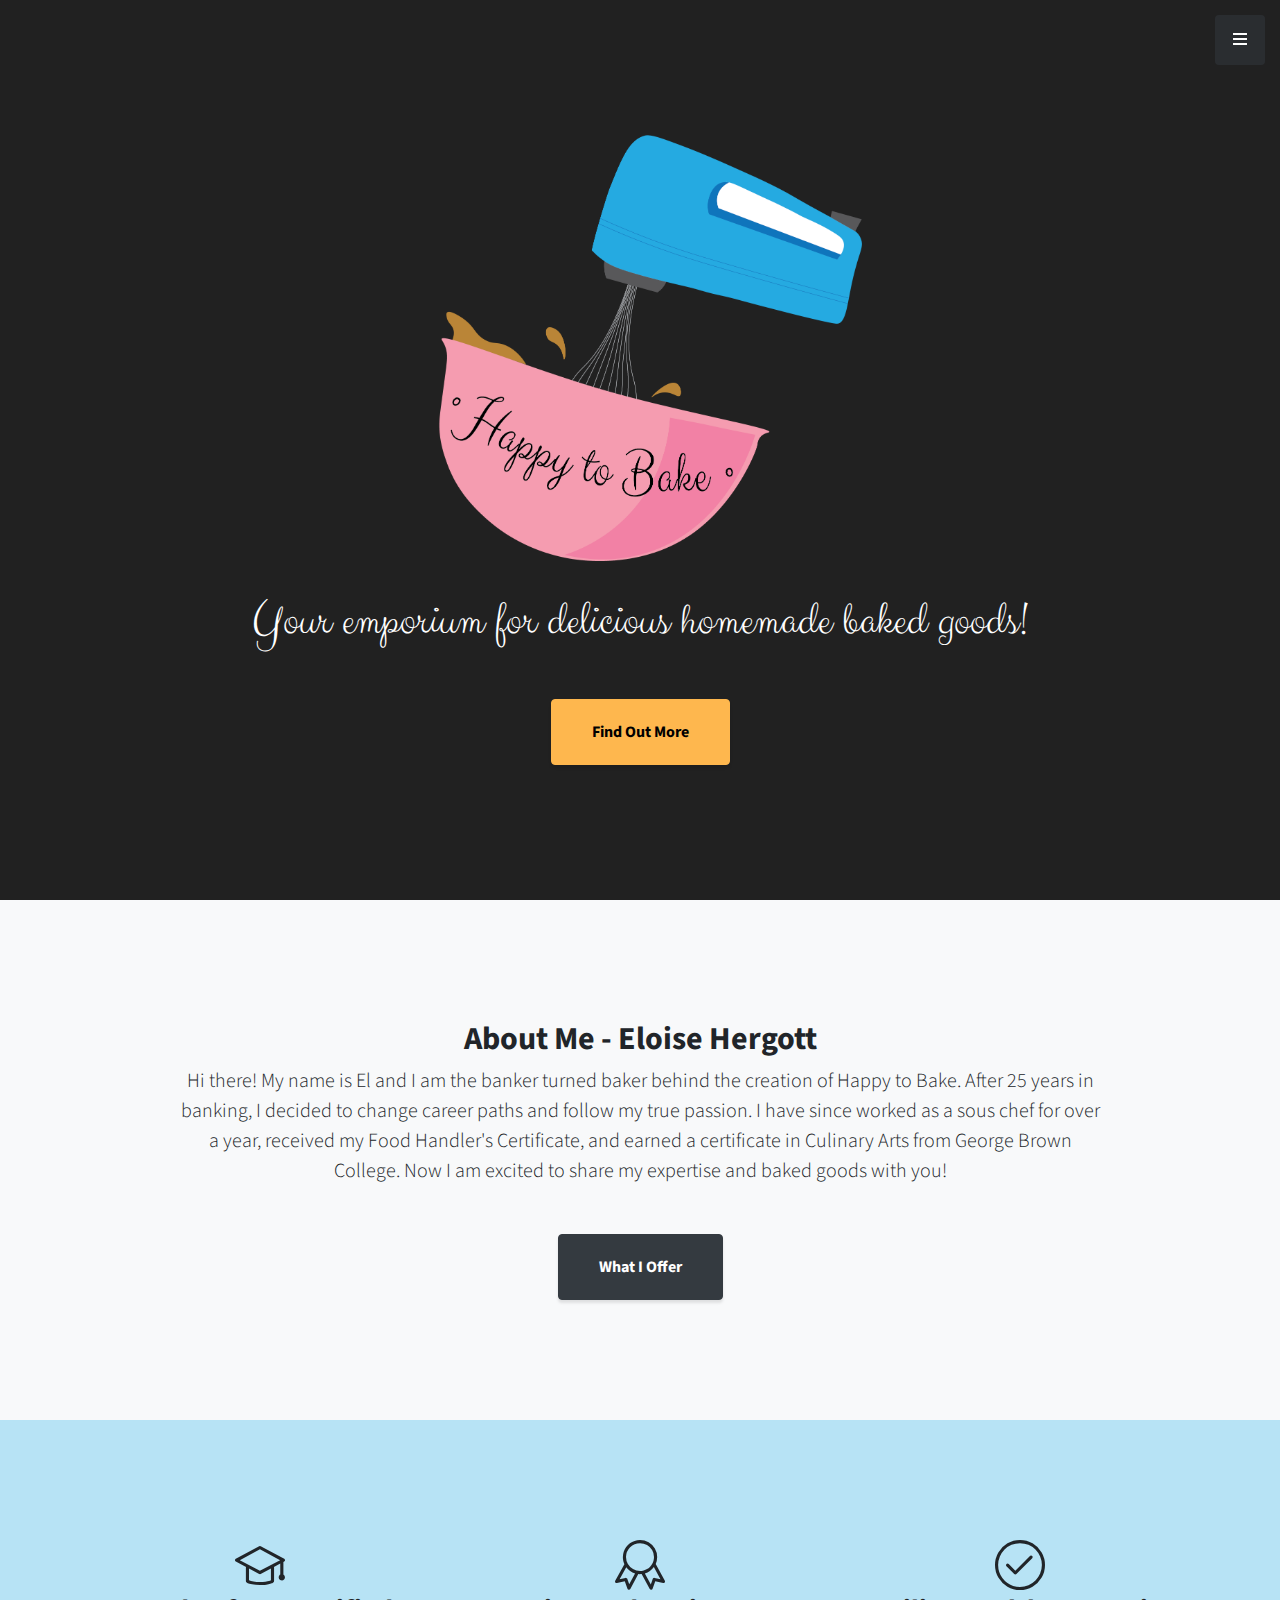
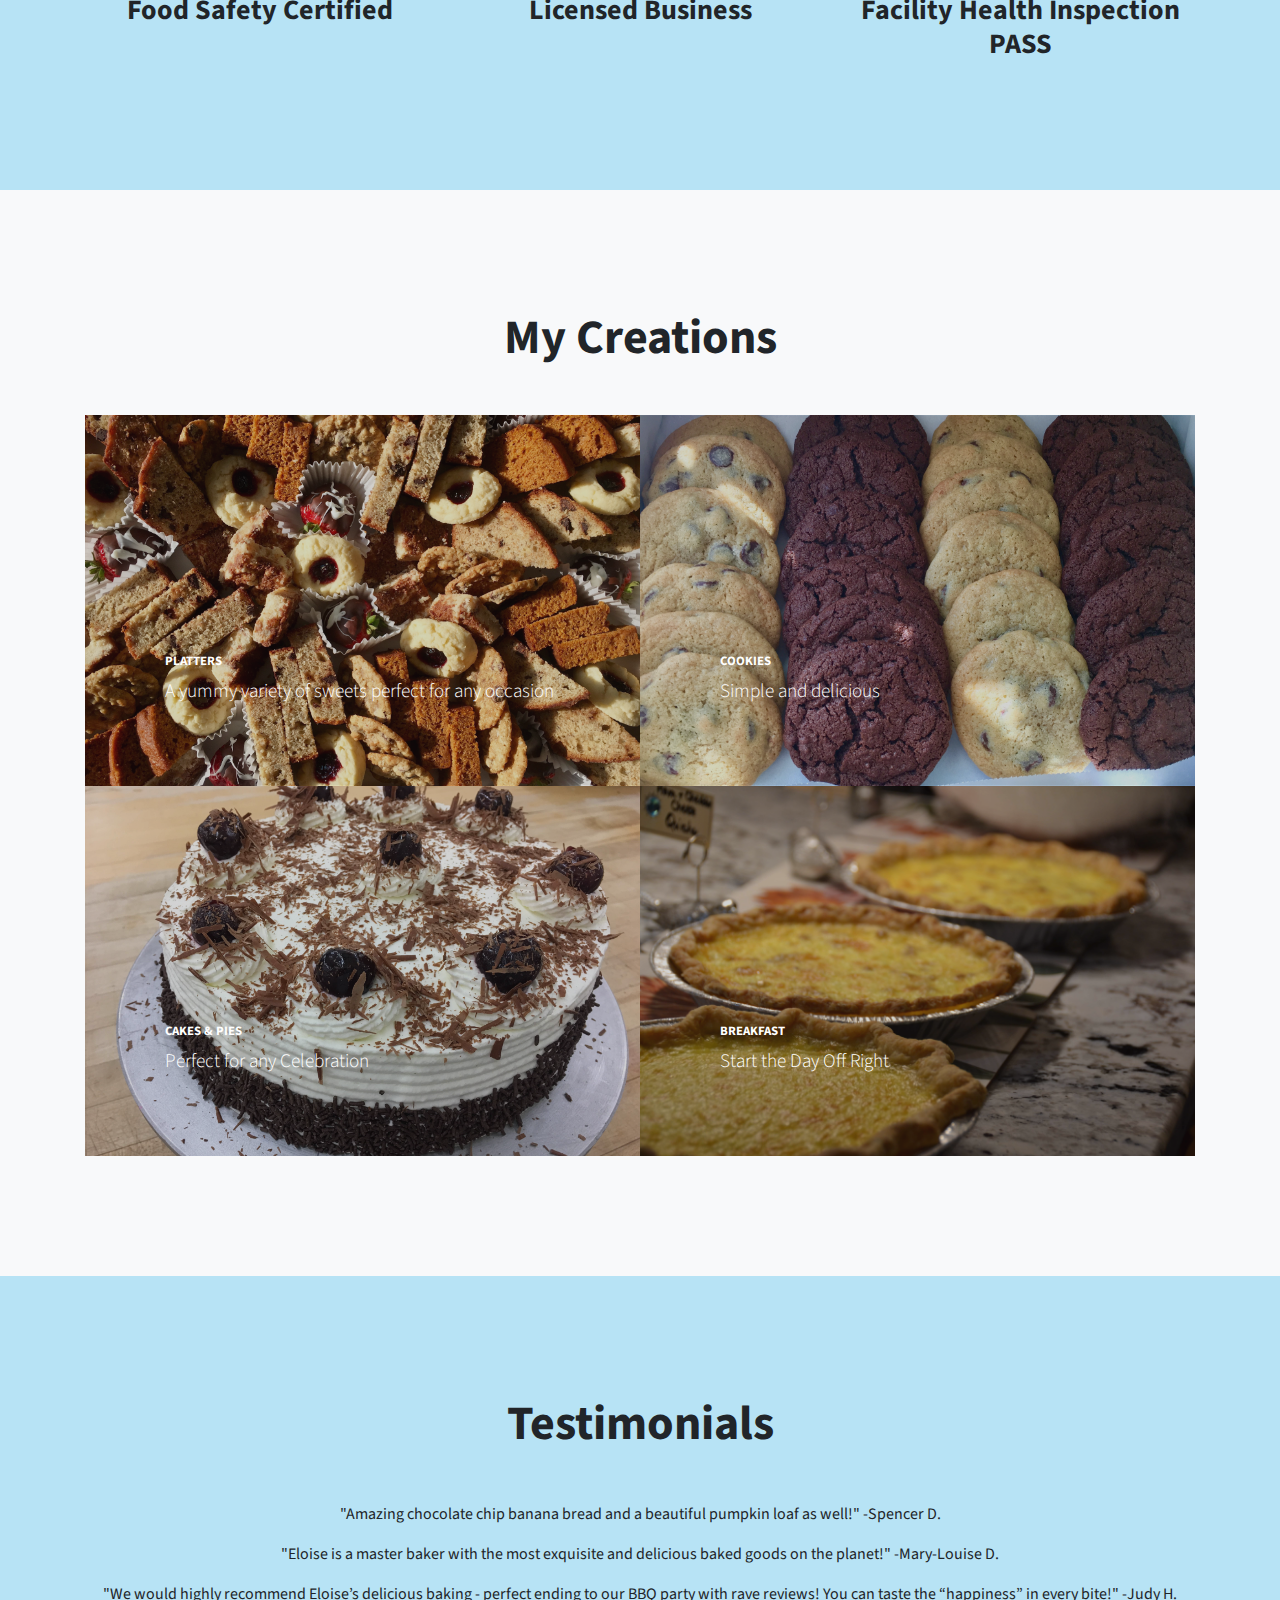
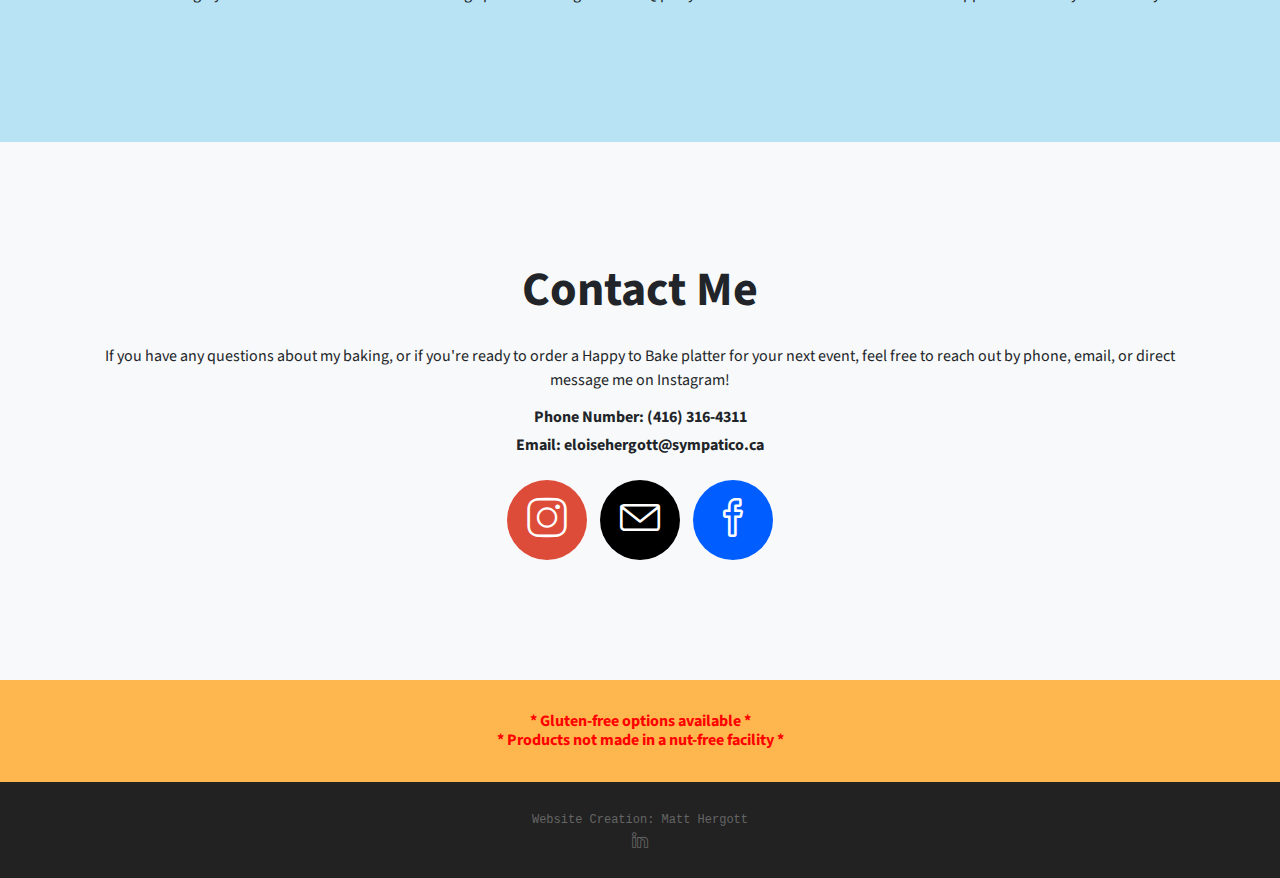
==== index.html @ 2444d773 "Fix home page title" ====
<!DOCTYPE html>
<html lang="en">
  
  <head>
    
    <meta charset="utf-8">
    <meta content="width=device-width, initial-scale=1, shrink-to-fit=no" name="viewport">
    <meta content="Matt Hergott" name="author">
    <title>Happy to Bake - Your emporium for delicious homemade baked goods!</title>
    <meta content="Homemade baking for any occasion! Whether you need some delicious fresh baked goods for a party, wedding, reunion, funeral, or just to satisfy your own sweet tooth, Happy to Bake is your answer!"
          name="description">
    <link href="img/icon/HappyToBake.png" rel="icon" type="image/png">
    <link href="img/icon/HappyToBake.png" rel="shortcut icon" type="img/x-icon">
    
    <!-- Bootstrap Core CSS -->
    <link href="vendor/bootstrap/css/bootstrap.min.css" rel="stylesheet">
    
    <!-- Custom Fonts -->
    <link href="vendor/fontawesome-free/css/all.min.css" rel="stylesheet" type="text/css">
    <link href="https://fonts.googleapis.com/css?family=Source+Sans+Pro:300,400,700,300italic,400italic,700italic"
          rel="stylesheet" type="text/css">
    <link href="vendor/simple-line-icons/css/simple-line-icons.css" rel="stylesheet">
    <link href="https://fonts.googleapis.com/css?family=Clicker+Script&display=swap" rel="stylesheet">
    
    <!-- Custom CSS -->
    <link href="css/stylish-portfolio.min.css" rel="stylesheet">
    <link href="css/nav.css" rel="stylesheet">
    <link href="css/style.css" rel="stylesheet">
    <link href="css/modal.css" rel="stylesheet">
  
  </head>
  
  <body id="page-top">
    
    <!-- Navigation -->
    <a class="menu-toggle rounded" href="#" id="menu-button">
      <i class="fas fa-bars"></i>
    </a>
    <nav id="sidebar-wrapper">
      <ul class="sidebar-nav">
        <li class="sidebar-brand">
          <a class="js-scroll-trigger" href="#page-top">Happy to Bake</a>
        </li>
        <li class="sidebar-nav-item">
          <a class="js-scroll-trigger" href="#page-top">Home</a>
        </li>
        <li class="sidebar-nav-item">
          <a class="js-scroll-trigger" href="#about">About Me</a>
        </li>
        <li class="sidebar-nav-item">
          <a class="js-scroll-trigger" href="#portfolio">My Creations</a>
        </li>
        <li class="sidebar-nav-item sidebar-nav-sub-item">
          <a class="js-scroll-trigger" href="pages/platters.html">Platters</a>
        </li>
        <li class="sidebar-nav-item sidebar-nav-sub-item">
          <a class="js-scroll-trigger" href="pages/cookies.html">Cookies</a>
        </li>
        <li class="sidebar-nav-item sidebar-nav-sub-item">
          <a class="js-scroll-trigger" href="pages/cakes.html">Cakes & Pies</a>
        </li>
        <li class="sidebar-nav-item sidebar-nav-sub-item">
          <a class="js-scroll-trigger" href="pages/breakfast.html">Breakfast</a>
        </li>
        <li class="sidebar-nav-item">
          <a class="js-scroll-trigger" href="#contact">Contact</a>
        </li>
      </ul>
    </nav>
    
    <!-- Header -->
    <header class="masthead d-flex">
      <div class="container text-center my-auto">
        <img alt="logo" class="logo" src="img/icon/HappyToBake.png">
        <h3 class="mb-5">Your emporium for delicious homemade baked goods!</h3>
        <a class="btn masthead-button btn-xl js-scroll-trigger" href="#about">Find Out More</a>
      </div>
      <div class="overlay"></div>
    </header>
    
    <!-- About Me -->
    <section class="content-section bg-light" id="about">
      <div class="container text-center">
        <div class="row">
          <div class="col-lg-10 mx-auto">
            <h2>About Me - Eloise Hergott</h2>
            <p class="lead mb-5">
              Hi there! My name is El and I am the banker turned baker behind the creation of Happy to Bake. After
              25
              years in banking, I decided to change career paths and follow my true passion. I have since worked
              as a
              sous chef for over a year, received my Food Handler's Certificate, and earned a certificate in
              Culinary
              Arts from George Brown College. Now I am excited to share my expertise and baked goods with you!
            </p>
            <a class="btn btn-dark btn-xl js-scroll-trigger" href="#portfolio">What I Offer</a>
          </div>
        </div>
      </div>
    </section>
  
    <!-- Key Info -->
    <section class="content-section bg-light-blue" id="overview">
      <div class="container text-center">
        <div class="row">
          <div class="col-lg-4 key-info">
            <i class="fa icon-graduation key-info-icon"></i>
            <h3>Food Safety Certified</h3>
          </div>
          <div class="col-lg-4 key-info">
            <i class="fa icon-badge key-info-icon"></i>
            <h3>Licensed Business</h3>
          </div>
          <div class="col-lg-4 key-info">
            <i class="fa icon-check key-info-icon"></i>
            <h3>Facility Health Inspection PASS</h3>
          </div>
        </div>
      </div>
    </section>
    
    <!-- My Creations -->
    <section class="content-section bg-light" id="portfolio">
      <div class="container">
        <div class="content-section-heading text-center">
          <h2 class="mb-5">My Creations</h2>
        </div>
        <div class="row no-gutters">
          <div class="col-lg-6">
            <a class="portfolio-item" href="pages/platters.html">
            <span class="caption">
              <span class="caption-content">
                <h2>Platters</h2>
                <p class="mb-0">A yummy variety of sweets perfect for any occasion</p>
              </span>
            </span>
              <img alt="" class="img-fluid" src="img/portfolio-1.jpg">
            </a>
          </div>
          <div class="col-lg-6">
            <a class="portfolio-item" href="pages/cookies.html">
            <span class="caption">
              <span class="caption-content">
                <h2>Cookies</h2>
                <p class="mb-0">Simple and delicious</p>
              </span>
            </span>
              <img alt="" class="img-fluid" src="img/portfolio-2.jpg">
            </a>
          </div>
          <div class="col-lg-6">
            <a class="portfolio-item" href="pages/cakes.html">
            <span class="caption">
              <span class="caption-content">
                <h2>Cakes & Pies</h2>
                <p class="mb-0">Perfect for any Celebration</p>
              </span>
            </span>
              <img alt="" class="img-fluid" src="img/portfolio-3.jpg">
            </a>
          </div>
          <div class="col-lg-6">
            <a class="portfolio-item" href="pages/breakfast.html">
            <span class="caption">
              <span class="caption-content">
                <h2>Breakfast</h2>
                <p class="mb-0">Start the Day Off Right</p>
              </span>
            </span>
              <img alt="" class="img-fluid" src="img/portfolio-4.jpg">
            </a>
          </div>
        </div>
      </div>
    </section>
    
    <!-- Testimonials -->
    <section class="content-section bg-light-blue" id="testimonials">
      <div class="content-section-heading text-center">
        <h2 class="mb-5">Testimonials</h2>
      </div>
      <div class="container">
        <div class="row">
          <p class="testimonial-text">"Amazing chocolate chip banana bread and a beautiful pumpkin loaf as well!"
            -Spencer D.</p>
          <p class="testimonial-text">"Eloise is a master baker with the most exquisite and delicious baked goods on the
            planet!" -Mary-Louise D.</p>
          <p class="testimonial-text">"We would highly recommend Eloise’s delicious baking - perfect ending to our BBQ
            party with rave reviews! You can taste the “happiness” in every bite!" -Judy H.</p>
        </div>
      </div>
    </section>
    
    <!-- Contact -->
    <section class="content-section contact bg-light" id="contact">
      <div class="container">
        <div class="content-section-heading text-center">
          <h2>Contact Me</h2>
        </div>
        <p>If you have any questions about my baking, or if you're ready to order a Happy to Bake platter for your next
          event, feel free to reach out by phone, email, or direct message me on Instagram!</p>
        <h6>Phone Number: (416) 316-4311</h6>
        <h6 style="margin-bottom: 25px">Email: eloisehergott@sympatico.ca</h6>
        <ul class="list-inline list-social m-left-0-px">
          <li>
            <a class="bg-red" href="https://www.instagram.com/happytobake/" target="_blank">
              <i class="fa icon-social-instagram"></i>
            </a>
          </li>
          <li>
            <a class="bg-black" href="mailto:eloisehergott@sympatico.ca?Subject=Happy%20to%20Bake%20Inquiry"
               target="_top">
              <i class="fa icon-envelope"></i>
            </a>
          </li>
          <li>
            <a class="bg-blue" href="https://www.facebook.com/HappytoBake-448622065915393/" target="_blank">
              <i class="fa icon-social-facebook"></i>
            </a>
          </li>
          <li class="phone-link">
            <a class="bg-green" href="tel:4163164311">
              <i class="fa icon-phone"></i>
            </a>
          </li>
        </ul>
      </div>
    </section>
  
    <!-- Disclaimer -->
    <section class="content-section disclaimer bg-orange" id="disclaimer">
      <div class="container">
        <h6 class="font-red" style="margin-bottom: 0">* Gluten-free options available *</h6>
        <h6 class="font-red" style="margin-bottom: 0">* Products not made in a nut-free facility *</h6>
      </div>
    </section>
  
    <!-- Footer -->
    <footer>
      <div class="row">
        <div class="col-md-4"></div>
        <div class="col-md-4">
          <span class="text">Website Creation: Matt Hergott</span>
        </div>
      </div>
      <div class="row">
        <div class="col-md-4"></div>
        <div class="col-md-4">
          <ul class="list-inline social-buttons">
            <li class="list-inline-item">
              <a href="https://www.linkedin.com/in/matthew-hergott" target="_blank">
                <i class="fa icon-social-linkedin"></i>
              </a>
            </li>
          </ul>
        </div>
      </div>
    </footer>
    
    <!-- Scroll to Top Button-->
    <a class="scroll-to-top rounded js-scroll-trigger" href="#page-top" id="scroll-to-top-button">
      <i class="fas fa-angle-up"></i>
    </a>
    
    <!-- Bootstrap core JavaScript -->
    <script src="vendor/jquery/jquery.min.js"></script>
    <script src="vendor/bootstrap/js/bootstrap.bundle.min.js"></script>
    
    <!-- Plugin JavaScript -->
    <script src="vendor/jquery-easing/jquery.easing.min.js"></script>
    
    <!-- Custom scripts -->
    <script src="js/stylish-portfolio.min.js"></script>
  
  </body>

</html>
---- vendor/simple-line-icons/css/simple-line-icons.css ----
@font-face {
  font-family: 'simple-line-icons';
  src: url('../fonts/Simple-Line-Icons.eot?v=2.4.0');
  src: url('../fonts/Simple-Line-Icons.eot?v=2.4.0#iefix') format('embedded-opentype'), url('../fonts/Simple-Line-Icons.woff2?v=2.4.0') format('woff2'), url('../fonts/Simple-Line-Icons.ttf?v=2.4.0') format('truetype'), url('../fonts/Simple-Line-Icons.woff?v=2.4.0') format('woff'), url('../fonts/Simple-Line-Icons.svg?v=2.4.0#simple-line-icons') format('svg');
  font-weight: normal;
  font-style: normal;
}
/*
 Use the following CSS code if you want to have a class per icon.
 Instead of a list of all class selectors, you can use the generic [class*="icon-"] selector, but it's slower:
*/
.icon-user,
.icon-people,
.icon-user-female,
.icon-user-follow,
.icon-user-following,
.icon-user-unfollow,
.icon-login,
.icon-logout,
.icon-emotsmile,
.icon-phone,
.icon-call-end,
.icon-call-in,
.icon-call-out,
.icon-map,
.icon-location-pin,
.icon-direction,
.icon-directions,
.icon-compass,
.icon-layers,
.icon-menu,
.icon-list,
.icon-options-vertical,
.icon-options,
.icon-arrow-down,
.icon-arrow-left,
.icon-arrow-right,
.icon-arrow-up,
.icon-arrow-up-circle,
.icon-arrow-left-circle,
.icon-arrow-right-circle,
.icon-arrow-down-circle,
.icon-check,
.icon-clock,
.icon-plus,
.icon-minus,
.icon-close,
.icon-event,
.icon-exclamation,
.icon-organization,
.icon-trophy,
.icon-screen-smartphone,
.icon-screen-desktop,
.icon-plane,
.icon-notebook,
.icon-mustache,
.icon-mouse,
.icon-magnet,
.icon-energy,
.icon-disc,
.icon-cursor,
.icon-cursor-move,
.icon-crop,
.icon-chemistry,
.icon-speedometer,
.icon-shield,
.icon-screen-tablet,
.icon-magic-wand,
.icon-hourglass,
.icon-graduation,
.icon-ghost,
.icon-game-controller,
.icon-fire,
.icon-eyeglass,
.icon-envelope-open,
.icon-envelope-letter,
.icon-bell,
.icon-badge,
.icon-anchor,
.icon-wallet,
.icon-vector,
.icon-speech,
.icon-puzzle,
.icon-printer,
.icon-present,
.icon-playlist,
.icon-pin,
.icon-picture,
.icon-handbag,
.icon-globe-alt,
.icon-globe,
.icon-folder-alt,
.icon-folder,
.icon-film,
.icon-feed,
.icon-drop,
.icon-drawer,
.icon-docs,
.icon-doc,
.icon-diamond,
.icon-cup,
.icon-calculator,
.icon-bubbles,
.icon-briefcase,
.icon-book-open,
.icon-basket-loaded,
.icon-basket,
.icon-bag,
.icon-action-undo,
.icon-action-redo,
.icon-wrench,
.icon-umbrella,
.icon-trash,
.icon-tag,
.icon-support,
.icon-frame,
.icon-size-fullscreen,
.icon-size-actual,
.icon-shuffle,
.icon-share-alt,
.icon-share,
.icon-rocket,
.icon-question,
.icon-pie-chart,
.icon-pencil,
.icon-note,
.icon-loop,
.icon-home,
.icon-grid,
.icon-graph,
.icon-microphone,
.icon-music-tone-alt,
.icon-music-tone,
.icon-earphones-alt,
.icon-earphones,
.icon-equalizer,
.icon-like,
.icon-dislike,
.icon-control-start,
.icon-control-rewind,
.icon-control-play,
.icon-control-pause,
.icon-control-forward,
.icon-control-end,
.icon-volume-1,
.icon-volume-2,
.icon-volume-off,
.icon-calendar,
.icon-bulb,
.icon-chart,
.icon-ban,
.icon-bubble,
.icon-camrecorder,
.icon-camera,
.icon-cloud-download,
.icon-cloud-upload,
.icon-envelope,
.icon-eye,
.icon-flag,
.icon-heart,
.icon-info,
.icon-key,
.icon-link,
.icon-lock,
.icon-lock-open,
.icon-magnifier,
.icon-magnifier-add,
.icon-magnifier-remove,
.icon-paper-clip,
.icon-paper-plane,
.icon-power,
.icon-refresh,
.icon-reload,
.icon-settings,
.icon-star,
.icon-symbol-female,
.icon-symbol-male,
.icon-target,
.icon-credit-card,
.icon-paypal,
.icon-social-tumblr,
.icon-social-twitter,
.icon-social-facebook,
.icon-social-instagram,
.icon-social-linkedin,
.icon-social-pinterest,
.icon-social-github,
.icon-social-google,
.icon-social-reddit,
.icon-social-skype,
.icon-social-dribbble,
.icon-social-behance,
.icon-social-foursqare,
.icon-social-soundcloud,
.icon-social-spotify,
.icon-social-stumbleupon,
.icon-social-youtube,
.icon-social-dropbox,
.icon-social-vkontakte,
.icon-social-steam {
  font-family: 'simple-line-icons';
  speak: none;
  font-style: normal;
  font-weight: normal;
  font-variant: normal;
  text-transform: none;
  line-height: 1;
  /* Better Font Rendering =========== */
  -webkit-font-smoothing: antialiased;
  -moz-osx-font-smoothing: grayscale;
}
.icon-user:before {
  content: "\e005";
}
.icon-people:before {
  content: "\e001";
}
.icon-user-female:before {
  content: "\e000";
}
.icon-user-follow:before {
  content: "\e002";
}
.icon-user-following:before {
  content: "\e003";
}
.icon-user-unfollow:before {
  content: "\e004";
}
.icon-login:before {
  content: "\e066";
}
.icon-logout:before {
  content: "\e065";
}
.icon-emotsmile:before {
  content: "\e021";
}
.icon-phone:before {
  content: "\e600";
}
.icon-call-end:before {
  content: "\e048";
}
.icon-call-in:before {
  content: "\e047";
}
.icon-call-out:before {
  content: "\e046";
}
.icon-map:before {
  content: "\e033";
}
.icon-location-pin:before {
  content: "\e096";
}
.icon-direction:before {
  content: "\e042";
}
.icon-directions:before {
  content: "\e041";
}
.icon-compass:before {
  content: "\e045";
}
.icon-layers:before {
  content: "\e034";
}
.icon-menu:before {
  content: "\e601";
}
.icon-list:before {
  content: "\e067";
}
.icon-options-vertical:before {
  content: "\e602";
}
.icon-options:before {
  content: "\e603";
}
.icon-arrow-down:before {
  content: "\e604";
}
.icon-arrow-left:before {
  content: "\e605";
}
.icon-arrow-right:before {
  content: "\e606";
}
.icon-arrow-up:before {
  content: "\e607";
}
.icon-arrow-up-circle:before {
  content: "\e078";
}
.icon-arrow-left-circle:before {
  content: "\e07a";
}
.icon-arrow-right-circle:before {
  content: "\e079";
}
.icon-arrow-down-circle:before {
  content: "\e07b";
}
.icon-check:before {
  content: "\e080";
}
.icon-clock:before {
  content: "\e081";
}
.icon-plus:before {
  content: "\e095";
}
.icon-minus:before {
  content: "\e615";
}
.icon-close:before {
  content: "\e082";
}
.icon-event:before {
  content: "\e619";
}
.icon-exclamation:before {
  content: "\e617";
}
.icon-organization:before {
  content: "\e616";
}
.icon-trophy:before {
  content: "\e006";
}
.icon-screen-smartphone:before {
  content: "\e010";
}
.icon-screen-desktop:before {
  content: "\e011";
}
.icon-plane:before {
  content: "\e012";
}
.icon-notebook:before {
  content: "\e013";
}
.icon-mustache:before {
  content: "\e014";
}
.icon-mouse:before {
  content: "\e015";
}
.icon-magnet:before {
  content: "\e016";
}
.icon-energy:before {
  content: "\e020";
}
.icon-disc:before {
  content: "\e022";
}
.icon-cursor:before {
  content: "\e06e";
}
.icon-cursor-move:before {
  content: "\e023";
}
.icon-crop:before {
  content: "\e024";
}
.icon-chemistry:before {
  content: "\e026";
}
.icon-speedometer:before {
  content: "\e007";
}
.icon-shield:before {
  content: "\e00e";
}
.icon-screen-tablet:before {
  content: "\e00f";
}
.icon-magic-wand:before {
  content: "\e017";
}
.icon-hourglass:before {
  content: "\e018";
}
.icon-graduation:before {
  content: "\e019";
}
.icon-ghost:before {
  content: "\e01a";
}
.icon-game-controller:before {
  content: "\e01b";
}
.icon-fire:before {
  content: "\e01c";
}
.icon-eyeglass:before {
  content: "\e01d";
}
.icon-envelope-open:before {
  content: "\e01e";
}
.icon-envelope-letter:before {
  content: "\e01f";
}
.icon-bell:before {
  content: "\e027";
}
.icon-badge:before {
  content: "\e028";
}
.icon-anchor:before {
  content: "\e029";
}
.icon-wallet:before {
  content: "\e02a";
}
.icon-vector:before {
  content: "\e02b";
}
.icon-speech:before {
  content: "\e02c";
}
.icon-puzzle:before {
  content: "\e02d";
}
.icon-printer:before {
  content: "\e02e";
}
.icon-present:before {
  content: "\e02f";
}
.icon-playlist:before {
  content: "\e030";
}
.icon-pin:before {
  content: "\e031";
}
.icon-picture:before {
  content: "\e032";
}
.icon-handbag:before {
  content: "\e035";
}
.icon-globe-alt:before {
  content: "\e036";
}
.icon-globe:before {
  content: "\e037";
}
.icon-folder-alt:before {
  content: "\e039";
}
.icon-folder:before {
  content: "\e089";
}
.icon-film:before {
  content: "\e03a";
}
.icon-feed:before {
  content: "\e03b";
}
.icon-drop:before {
  content: "\e03e";
}
.icon-drawer:before {
  content: "\e03f";
}
.icon-docs:before {
  content: "\e040";
}
.icon-doc:before {
  content: "\e085";
}
.icon-diamond:before {
  content: "\e043";
}
.icon-cup:before {
  content: "\e044";
}
.icon-calculator:before {
  content: "\e049";
}
.icon-bubbles:before {
  content: "\e04a";
}
.icon-briefcase:before {
  content: "\e04b";
}
.icon-book-open:before {
  content: "\e04c";
}
.icon-basket-loaded:before {
  content: "\e04d";
}
.icon-basket:before {
  content: "\e04e";
}
.icon-bag:before {
  content: "\e04f";
}
.icon-action-undo:before {
  content: "\e050";
}
.icon-action-redo:before {
  content: "\e051";
}
.icon-wrench:before {
  content: "\e052";
}
.icon-umbrella:before {
  content: "\e053";
}
.icon-trash:before {
  content: "\e054";
}
.icon-tag:before {
  content: "\e055";
}
.icon-support:before {
  content: "\e056";
}
.icon-frame:before {
  content: "\e038";
}
.icon-size-fullscreen:before {
  content: "\e057";
}
.icon-size-actual:before {
  content: "\e058";
}
.icon-shuffle:before {
  content: "\e059";
}
.icon-share-alt:before {
  content: "\e05a";
}
.icon-share:before {
  content: "\e05b";
}
.icon-rocket:before {
  content: "\e05c";
}
.icon-question:before {
  content: "\e05d";
}
.icon-pie-chart:before {
  content: "\e05e";
}
.icon-pencil:before {
  content: "\e05f";
}
.icon-note:before {
  content: "\e060";
}
.icon-loop:before {
  content: "\e064";
}
.icon-home:before {
  content: "\e069";
}
.icon-grid:before {
  content: "\e06a";
}
.icon-graph:before {
  content: "\e06b";
}
.icon-microphone:before {
  content: "\e063";
}
.icon-music-tone-alt:before {
  content: "\e061";
}
.icon-music-tone:before {
  content: "\e062";
}
.icon-earphones-alt:before {
  content: "\e03c";
}
.icon-earphones:before {
  content: "\e03d";
}
.icon-equalizer:before {
  content: "\e06c";
}
.icon-like:before {
  content: "\e068";
}
.icon-dislike:before {
  content: "\e06d";
}
.icon-control-start:before {
  content: "\e06f";
}
.icon-control-rewind:before {
  content: "\e070";
}
.icon-control-play:before {
  content: "\e071";
}
.icon-control-pause:before {
  content: "\e072";
}
.icon-control-forward:before {
  content: "\e073";
}
.icon-control-end:before {
  content: "\e074";
}
.icon-volume-1:before {
  content: "\e09f";
}
.icon-volume-2:before {
  content: "\e0a0";
}
.icon-volume-off:before {
  content: "\e0a1";
}
.icon-calendar:before {
  content: "\e075";
}
.icon-bulb:before {
  content: "\e076";
}
.icon-chart:before {
  content: "\e077";
}
.icon-ban:before {
  content: "\e07c";
}
.icon-bubble:before {
  content: "\e07d";
}
.icon-camrecorder:before {
  content: "\e07e";
}
.icon-camera:before {
  content: "\e07f";
}
.icon-cloud-download:before {
  content: "\e083";
}
.icon-cloud-upload:before {
  content: "\e084";
}
.icon-envelope:before {
  content: "\e086";
}
.icon-eye:before {
  content: "\e087";
}
.icon-flag:before {
  content: "\e088";
}
.icon-heart:before {
  content: "\e08a";
}
.icon-info:before {
  content: "\e08b";
}
.icon-key:before {
  content: "\e08c";
}
.icon-link:before {
  content: "\e08d";
}
.icon-lock:before {
  content: "\e08e";
}
.icon-lock-open:before {
  content: "\e08f";
}
.icon-magnifier:before {
  content: "\e090";
}
.icon-magnifier-add:before {
  content: "\e091";
}
.icon-magnifier-remove:before {
  content: "\e092";
}
.icon-paper-clip:before {
  content: "\e093";
}
.icon-paper-plane:before {
  content: "\e094";
}
.icon-power:before {
  content: "\e097";
}
.icon-refresh:before {
  content: "\e098";
}
.icon-reload:before {
  content: "\e099";
}
.icon-settings:before {
  content: "\e09a";
}
.icon-star:before {
  content: "\e09b";
}
.icon-symbol-female:before {
  content: "\e09c";
}
.icon-symbol-male:before {
  content: "\e09d";
}
.icon-target:before {
  content: "\e09e";
}
.icon-credit-card:before {
  content: "\e025";
}
.icon-paypal:before {
  content: "\e608";
}
.icon-social-tumblr:before {
  content: "\e00a";
}
.icon-social-twitter:before {
  content: "\e009";
}
.icon-social-facebook:before {
  content: "\e00b";
}
.icon-social-instagram:before {
  content: "\e609";
}
.icon-social-linkedin:before {
  content: "\e60a";
}
.icon-social-pinterest:before {
  content: "\e60b";
}
.icon-social-github:before {
  content: "\e60c";
}
.icon-social-google:before {
  content: "\e60d";
}
.icon-social-reddit:before {
  content: "\e60e";
}
.icon-social-skype:before {
  content: "\e60f";
}
.icon-social-dribbble:before {
  content: "\e00d";
}
.icon-social-behance:before {
  content: "\e610";
}
.icon-social-foursqare:before {
  content: "\e611";
}
.icon-social-soundcloud:before {
  content: "\e612";
}
.icon-social-spotify:before {
  content: "\e613";
}
.icon-social-stumbleupon:before {
  content: "\e614";
}
.icon-social-youtube:before {
  content: "\e008";
}
.icon-social-dropbox:before {
  content: "\e00c";
}
.icon-social-vkontakte:before {
  content: "\e618";
}
.icon-social-steam:before {
  content: "\e620";
}
---- css/stylish-portfolio.min.css ----
/*!
 * Start Bootstrap - Stylish Portfolio v5.0.4 (https://startbootstrap.com/template-overviews/stylish-portfolio)
 * Copyright 2013-2019 Start Bootstrap
 * Licensed under MIT (https://github.com/BlackrockDigital/startbootstrap-stylish-portfolio/blob/master/LICENSE)
 */body,html{width:100%;height:100%}body{font-family:'Source Sans Pro'}.btn-xl{padding:1.25rem 2.5rem}.content-section{padding-top:7.5rem;padding-bottom:7.5rem}.content-section-heading h2{font-size:3rem}.content-section-heading h3{font-size:1rem;text-transform:uppercase}h1,h2,h3,h4,h5,h6{font-weight:700}.text-faded{color:rgba(255,255,255,.7)}.map{height:30rem}@media (max-width:992px){.map{height:75%}}.map iframe{pointer-events:none}.scroll-to-top{position:fixed;right:15px;bottom:15px;display:none;width:50px;height:50px;text-align:center;color:#fff;background:rgba(52,58,64,.5);line-height:45px}.scroll-to-top:focus,.scroll-to-top:hover{color:#fff}.scroll-to-top:hover{background:#343a40}.scroll-to-top i{font-weight:800}.masthead{min-height:30rem;position:relative;display:table;width:100%;height:auto;padding-top:8rem;padding-bottom:8rem;background:-webkit-gradient(linear,left top,right top,from(rgba(255,255,255,.1)),to(rgba(255,255,255,.1))),url(../img/bg-masthead.jpg);background:linear-gradient(90deg,rgba(255,255,255,.1) 0,rgba(255,255,255,.1) 100%),url(../img/bg-masthead.jpg);background-position:center center;background-repeat:no-repeat;background-size:cover}.masthead h1{font-size:4rem;margin:0;padding:0}@media (min-width:992px){.masthead{height:100vh}.masthead h1{font-size:5.5rem}}#sidebar-wrapper{position:fixed;z-index:2;right:0;width:250px;height:100%;-webkit-transition:all .4s ease 0s;transition:all .4s ease 0s;-webkit-transform:translateX(250px);transform:translateX(250px);background:#1d809f;border-left:1px solid rgba(255,255,255,.1)}.sidebar-nav{position:absolute;top:0;width:250px;margin:0;padding:0;list-style:none}.sidebar-nav li.sidebar-nav-item a{display:block;text-decoration:none;color:#fff;padding:15px}.sidebar-nav li a:hover{text-decoration:none;color:#fff;background:rgba(255,255,255,.2)}.sidebar-nav li a:active,.sidebar-nav li a:focus{text-decoration:none}.sidebar-nav>.sidebar-brand{font-size:1.2rem;background:rgba(52,58,64,.1);height:80px;line-height:50px;padding-top:15px;padding-bottom:15px;padding-left:15px}.sidebar-nav>.sidebar-brand a{color:#fff}.sidebar-nav>.sidebar-brand a:hover{color:#fff;background:0 0}#sidebar-wrapper.active{right:250px;width:250px;-webkit-transition:all .4s ease 0s;transition:all .4s ease 0s}.menu-toggle{position:fixed;right:15px;top:15px;width:50px;height:50px;text-align:center;color:#fff;background:rgba(52,58,64,.5);line-height:50px;z-index:999}.menu-toggle:focus,.menu-toggle:hover{color:#fff}.menu-toggle:hover{background:#343a40}.service-icon{background-color:#fff;color:#1d809f;height:7rem;width:7rem;display:block;line-height:7.5rem;font-size:2.25rem;-webkit-box-shadow:0 3px 3px 0 rgba(0,0,0,.1);box-shadow:0 3px 3px 0 rgba(0,0,0,.1)}.callout{padding:15rem 0;background:-webkit-gradient(linear,left top,right top,from(rgba(255,255,255,.1)),to(rgba(255,255,255,.1))),url(../img/bg-callout.jpg);background:linear-gradient(90deg,rgba(255,255,255,.1) 0,rgba(255,255,255,.1) 100%),url(../img/bg-callout.jpg);background-position:center center;background-repeat:no-repeat;background-size:cover}.callout h2{font-size:3.5rem;font-weight:700;display:block;max-width:30rem}.portfolio-item{display:block;position:relative;overflow:hidden;max-width:530px;margin:auto auto 1rem}.portfolio-item .caption{display:-webkit-box;display:-ms-flexbox;display:flex;height:100%;width:100%;background-color:rgba(33,37,41,.2);position:absolute;top:0;bottom:0;z-index:1}.portfolio-item .caption .caption-content{color:#fff;margin:auto 2rem 2rem}.portfolio-item .caption .caption-content h2{font-size:.8rem;text-transform:uppercase}.portfolio-item .caption .caption-content p{font-weight:300;font-size:1.2rem}@media (min-width:992px){.portfolio-item{max-width:none;margin:0}.portfolio-item .caption{-webkit-transition:-webkit-clip-path .25s ease-out,background-color .7s;-webkit-clip-path:inset(0);clip-path:inset(0)}.portfolio-item .caption .caption-content{-webkit-transition:opacity .25s;transition:opacity .25s;margin-left:5rem;margin-right:5rem;margin-bottom:5rem}.portfolio-item img{-webkit-transition:-webkit-clip-path .25s ease-out;-webkit-clip-path:inset(-1px);clip-path:inset(-1px)}.portfolio-item:hover img{-webkit-clip-path:inset(2rem);clip-path:inset(2rem)}.portfolio-item:hover .caption{background-color:rgba(29,128,159,.9);-webkit-clip-path:inset(2rem);clip-path:inset(2rem)}}footer.footer{padding-top:5rem;padding-bottom:5rem}footer.footer .social-link{display:block;height:4rem;width:4rem;line-height:4.3rem;font-size:1.5rem;background-color:#1d809f;-webkit-transition:background-color .15s ease-in-out;transition:background-color .15s ease-in-out;-webkit-box-shadow:0 3px 3px 0 rgba(0,0,0,.1);box-shadow:0 3px 3px 0 rgba(0,0,0,.1)}footer.footer .social-link:hover{background-color:#155d74;text-decoration:none}a{color:#1d809f}a:active,a:focus,a:hover{color:#155d74}.btn-primary{background-color:#1d809f!important;border-color:#1d809f!important;color:#fff!important}.btn-primary:active,.btn-primary:focus,.btn-primary:hover{background-color:#155d74!important;border-color:#155d74!important}.btn-secondary{background-color:#ecb807!important;border-color:#ecb807!important;color:#fff!important}.btn-secondary:active,.btn-secondary:focus,.btn-secondary:hover{background-color:#ba9106!important;border-color:#ba9106!important}.btn-dark{color:#fff!important}.btn{-webkit-box-shadow:0 3px 3px 0 rgba(0,0,0,.1);box-shadow:0 3px 3px 0 rgba(0,0,0,.1);font-weight:700}.bg-primary{background-color:#1d809f!important}.text-primary{color:#1d809f!important}.text-secondary{color:#ecb807!important}
---- css/nav.css ----
#sidebar-wrapper {
    background: #feb74e;
}

.sidebar-nav > .sidebar-brand a {
    color: black;
}

.sidebar-nav li.sidebar-nav-item a {
    color: black;
}

.sidebar-nav li.sidebar-nav-sub-item a {
    color: rgba(0, 0, 0, 0.68);
    padding-left: 25px;
    padding-top: 0;
    padding-bottom: 0;
}
---- css/style.css ----
.masthead {
    color: white;
    padding-top: 6rem;
    padding-bottom: 6rem;
    background: #212121;
}

.masthead-button {
    background-color: #feb74e;
    border-color: #feb74e;
    color: black;
}

.masthead-button:hover, .masthead-button:focus, .masthead-button:active {
    background-color: #f17d32;
    border-color: #f17d32;
    color: black;
}

.masthead-button:focus {
    outline: 0;
    box-shadow: 0 0 0 0.1rem black;
}

header .logo {
    width: 40%;
    /*border-radius: 50%;*/
}

header h3 {
    font-family: 'Clicker Script', cursive;
    margin-top: 2rem;
    font-size: 3rem;
    font-weight: 100;
}

.portfolio-item:hover .caption {
    background-color: rgba(241, 125, 50, 0.6);
}

@media (max-width: 992px) {
    .key-info {
        margin-bottom: 3em;
    }
}

.key-info-icon {
    width: 50px;
    height: 50px;
    font-size: 50px;
}

.testimonial-text {
    text-align: center;
    width: 100%;
}

section.contact {
    text-align: center;
}

section.contact h2 {
    margin-top: 0;
    margin-bottom: 25px;
}

section.contact h2 i {
    color: #dd4b39;
}

section.contact ul.list-social {
    margin-bottom: 0;
}

section.contact ul.list-social li a {
    display: block;
    height: 80px;
    width: 80px;
    line-height: 80px;
    font-size: 40px;
    border-radius: 100%;
    color: white;
}

section.contact ul.list-social li.social-twitter a {
    background-color: #1da1f2;
}

section.contact ul.list-social li.social-twitter a:hover {
    background-color: #0d95e8;
}

section.contact ul.list-social li.social-facebook a {
    background-color: #3b5998;
}

section.contact ul.list-social li.social-facebook a:hover {
    background-color: #344e86;
}

section.contact ul.list-social li.social-google-plus a {
    background-color: #dd4b39;
}

section.contact ul.list-social li.social-google-plus a:hover {
    background-color: #d73925;
}

section.contact .fa {
    margin-top: 18px;
}

section.disclaimer {
    text-align: center;
    padding-top: 2rem;
    padding-bottom: 2rem;
}

footer {
    background-color: #222222;
    color: rgba(255, 255, 255, 0.3);
    text-align: center;
    padding: 1.5rem 15px;
}

footer .text {
    color: #656565;
    font-family: "Courier New", Courier, "Lucida Sans Typewriter", "Lucida Typewriter", monospace;
    font-size: 12px;
    font-style: normal;
    font-variant: normal;
    font-weight: 400;
    line-height: 19px;
}

footer a {
    color: #656565;
}

/* OTHER STUFF*/
.align-right{
    margin-left: auto;
    margin-right: 0;
}

.vertically-align-contents {
    display: flex;
    align-items: center;
}

.center-text{
    text-align: center;
}

.bg-red {
    background-color: #dd4b39;
}
.bg-red:hover {
    background-color: #d73925;
}
.bg-blue {
    background-color: #005dff;
}
.bg-blue:hover {
    background-color: #0000ff;
}

.bg-light-blue {
    background-color: #25aae154;
}
.bg-green{
    background-color: #008A00;
}
.bg-green:hover {
    background-color: #006E00;
}
.bg-orange {
    background-color: #feb74e;
}

.bg-black {
    background-color: black;
}

.bg-black:hover {
    background-color: #393939;
}

@media (min-width: 992px) {
    .phone-link {
        display: none !important;
        visibility: hidden;
    }
}

.list-inline {
    margin-bottom: 0;
}
.list-inline>li {
    display: inline-block;
    padding-right: 5px;
    padding-left: 5px;
}

.font-red {
    color: red;
}

.font-cursive {
    font-family: 'Clicker Script', cursive;
    font-weight: 400;
}
---- css/modal.css ----
/* The Modal (background) */
.modal {
    display: none; /* Hidden by default */
    position: fixed; /* Stay in place */
    z-index: 2; /* Sit on top */
    left: 0;
    top: 0;
    width: 100%; /* Full width */
    height: 100%; /* Full height */
    overflow: hidden;
    background-color: rgb(0,0,0); /* Fallback color */
    /*background-color: rgba(0,0,0,0.4); !* Black w/ opacity *!*/
    background-color: rgba(37, 170, 225, 0.4); /* Blue w/ opacity */
}

.modal-content {
    display: block;
    background-color: #fefefe;
    border: 1px solid #888;
    margin: auto;
    width: 90%;
}

@media (min-width: 576px) {
    .modal-content {
        width: 90%;
    }
}

@media (min-width: 768px) {
    .modal-content {
        width: 80%;
    }
}

@media (min-width: 992px) {
    .modal-content {
        width: 60%;
        max-height: 70%;
    }
}

@media (min-width: 1200px) {
    .modal-content {
        width: 60%;
        max-height: 70%;
    }
}

.modal-photo {
    float: left;
    width: 40%;
}
.modal-body{
    float: right;
    width: 60%;
    padding: 0;
}

.modal-body-text {
    padding-right: 2rem;
    padding-left: 2rem;
    margin-top: 3rem;
}

.modal-body-text h3 {
    text-align: center;
    font-family: 'Clicker Script', cursive;
    font-size: 3rem;
    font-weight: 400;
}

@media (max-width: 700px) {
    .modal-body {
        float: left;
        width: 100%;
    }

    .modal-photo {
        display: none;
    }

    .modal-body-text {
        margin-top: 1rem;
    }
}

.modal-close {
    color: #aaa;
    float: right;
    font-size: 28px;
    font-weight: bold;
    margin-right: 0;
    margin-left: auto;
}
.modal-close:hover,
.modal-close:focus {
    color: black;
    text-decoration: none;
    cursor: pointer;
}

.modal-close-container {
    padding-right: 0.75rem;
}
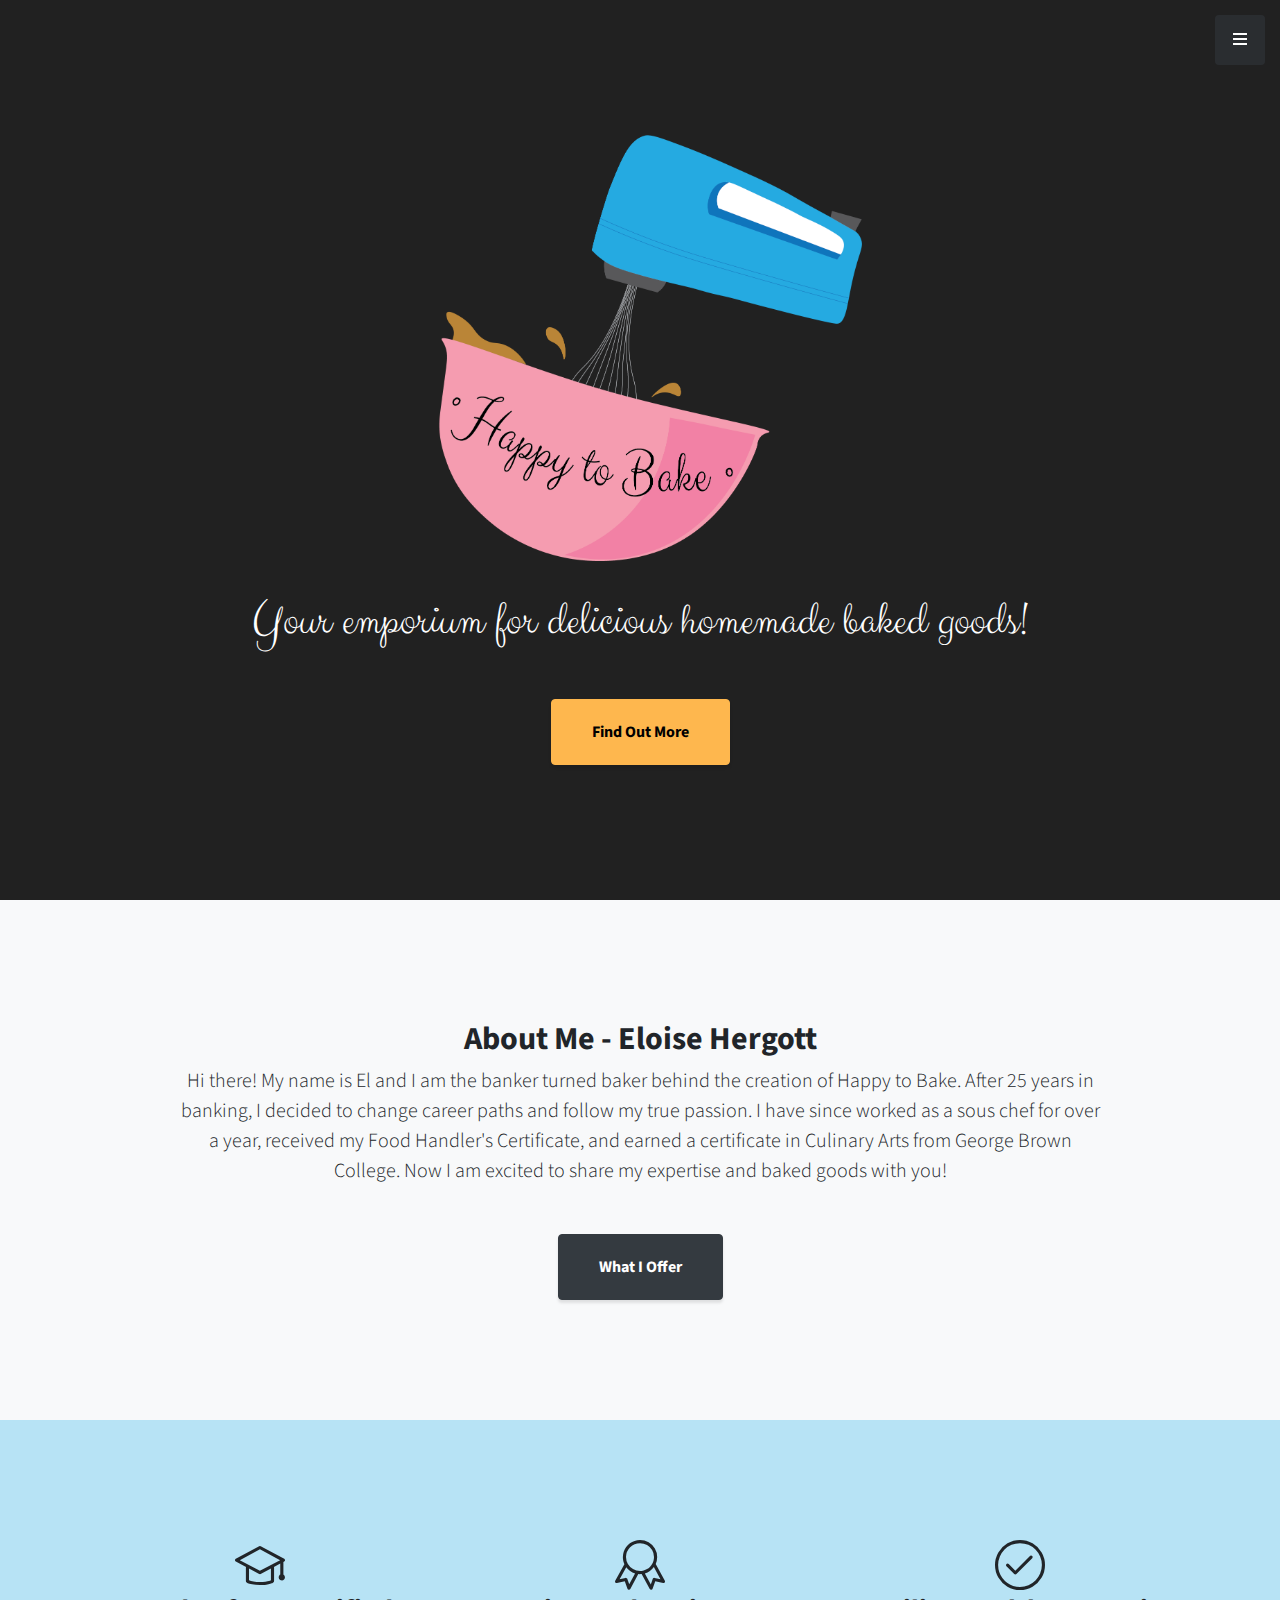
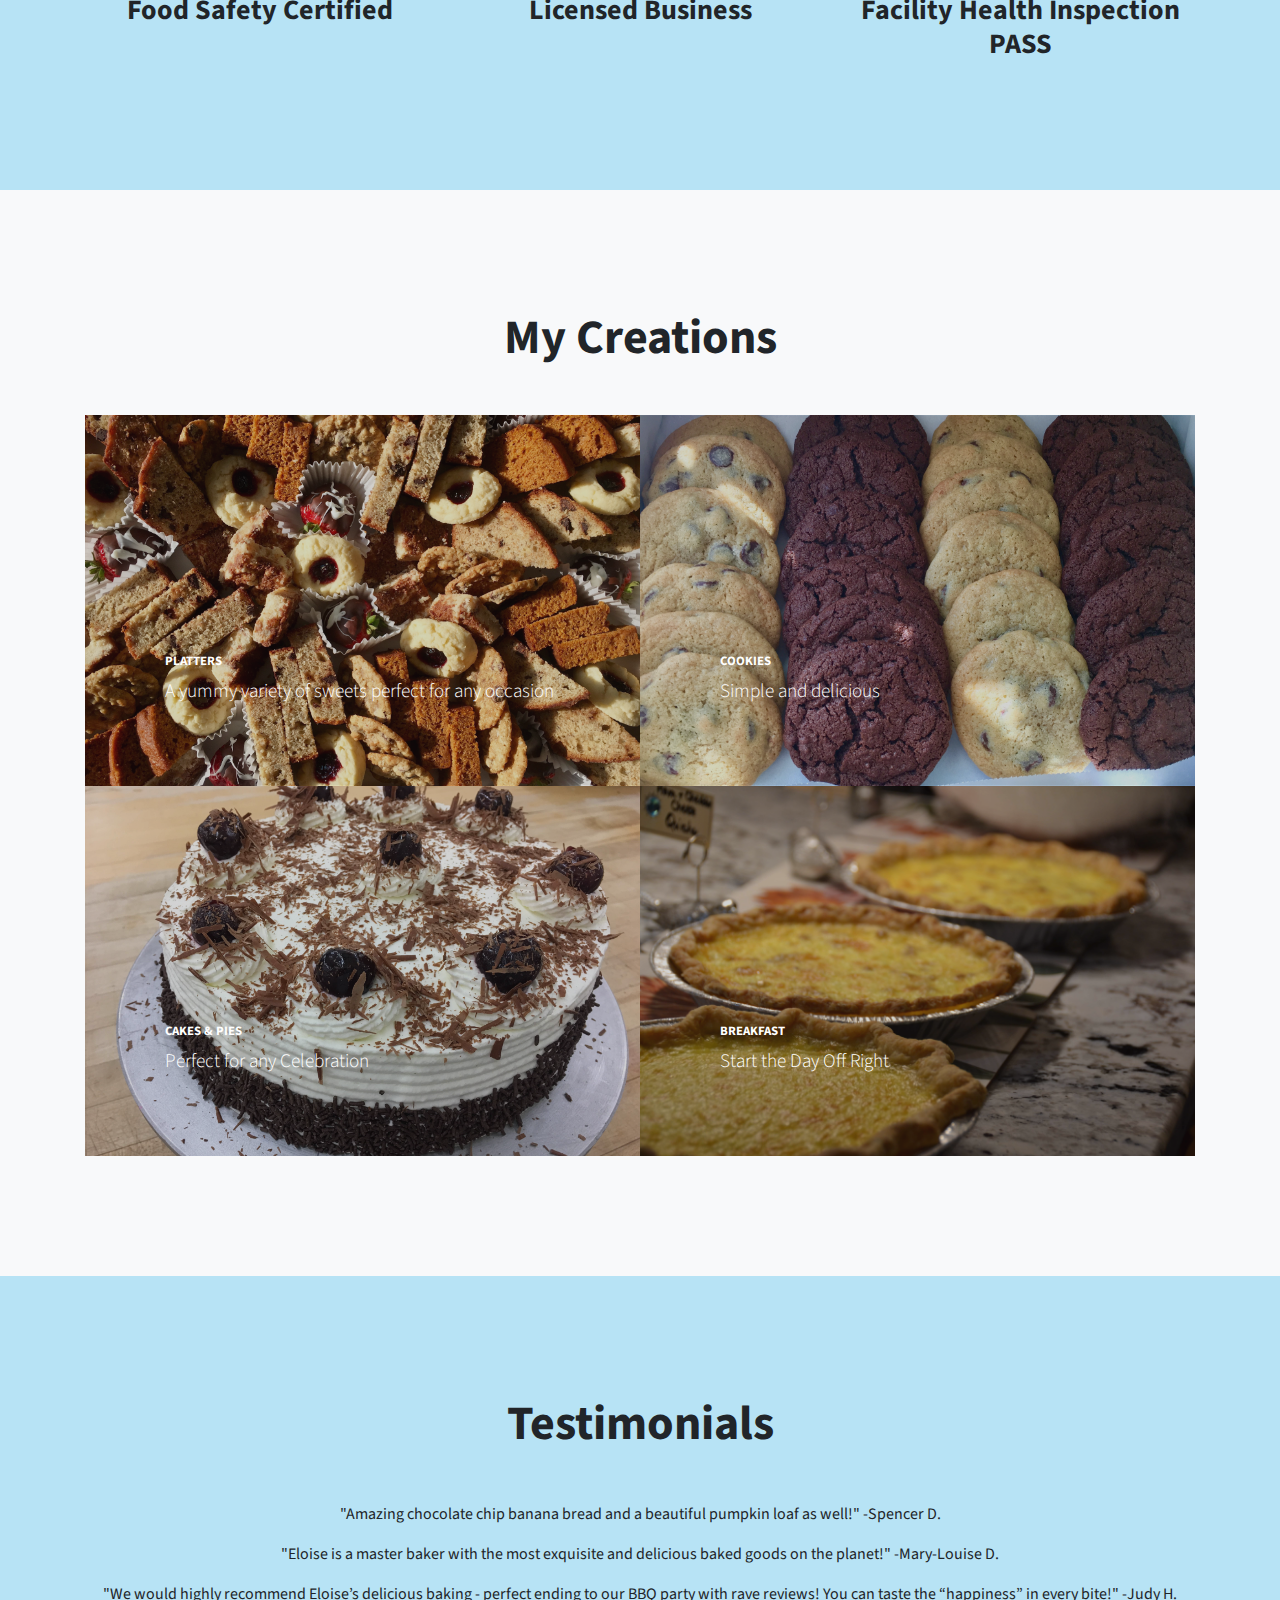
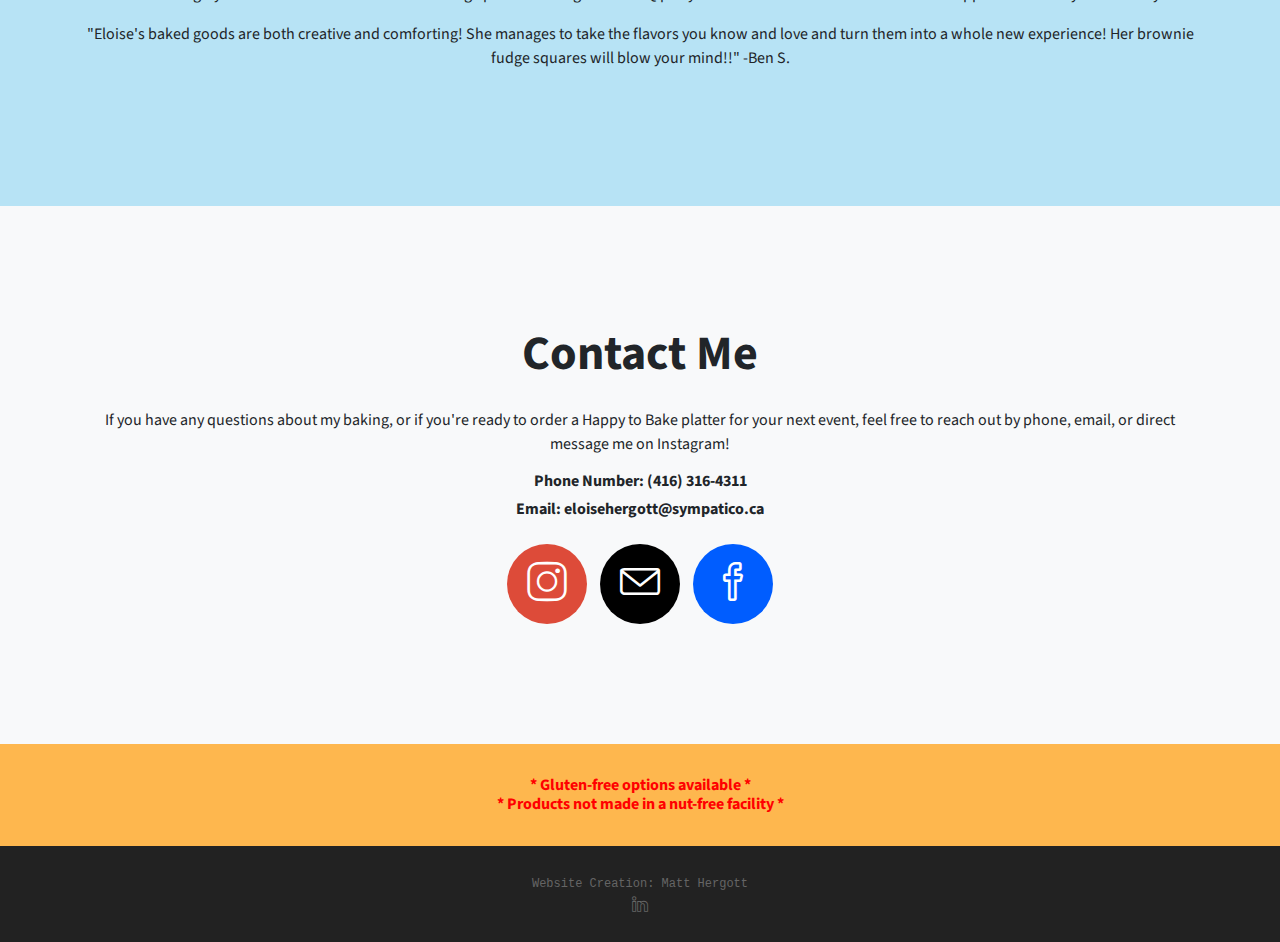
==== commit d5041114: "Add Ben's testimonial" ====
--- a/index.html
+++ b/index.html
@@ -187,6 +187,9 @@
             planet!" -Mary-Louise D.</p>
           <p class="testimonial-text">"We would highly recommend Eloise’s delicious baking - perfect ending to our BBQ
             party with rave reviews! You can taste the “happiness” in every bite!" -Judy H.</p>
+          <p class="testimonial-text">"Eloise's baked goods are both creative and comforting! She manages to take the
+            flavors you know and love and turn them into a whole new experience! Her brownie fudge squares will blow
+            your mind!!" -Ben S.</p>
         </div>
       </div>
     </section>
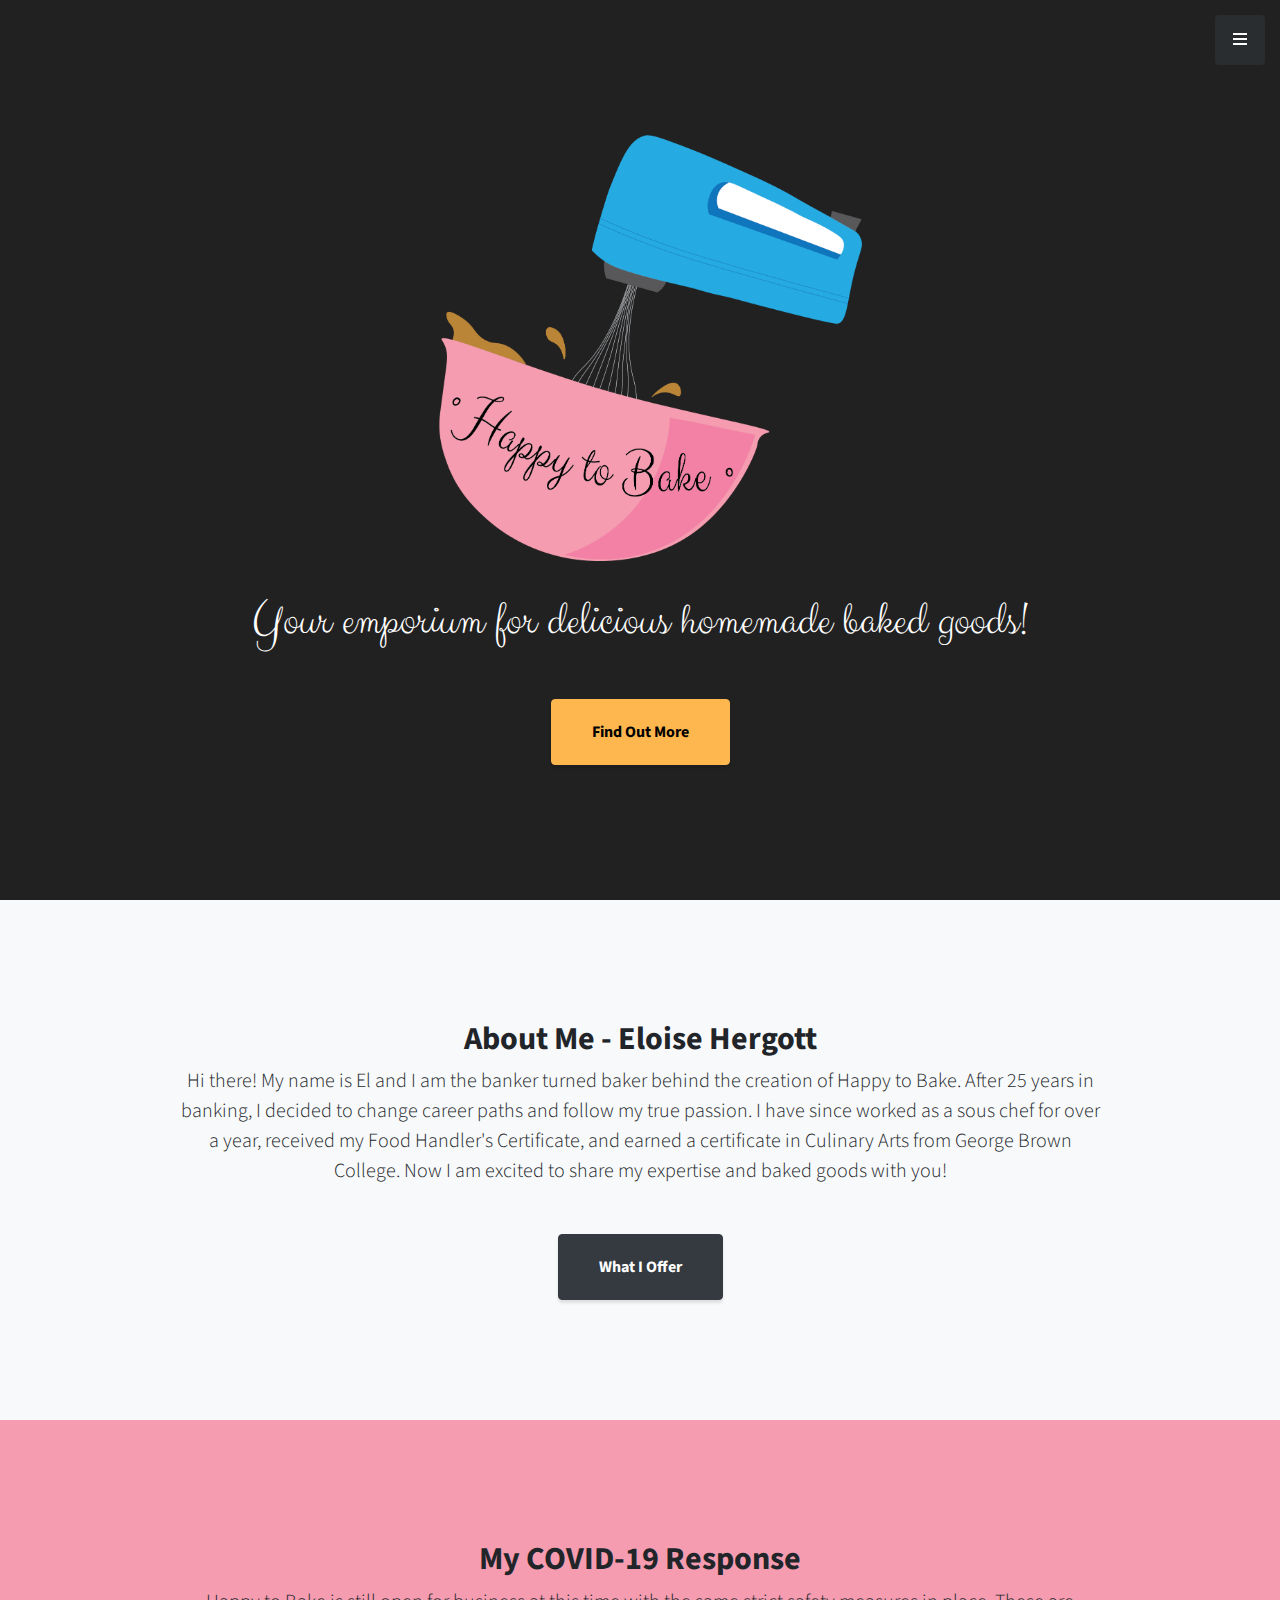
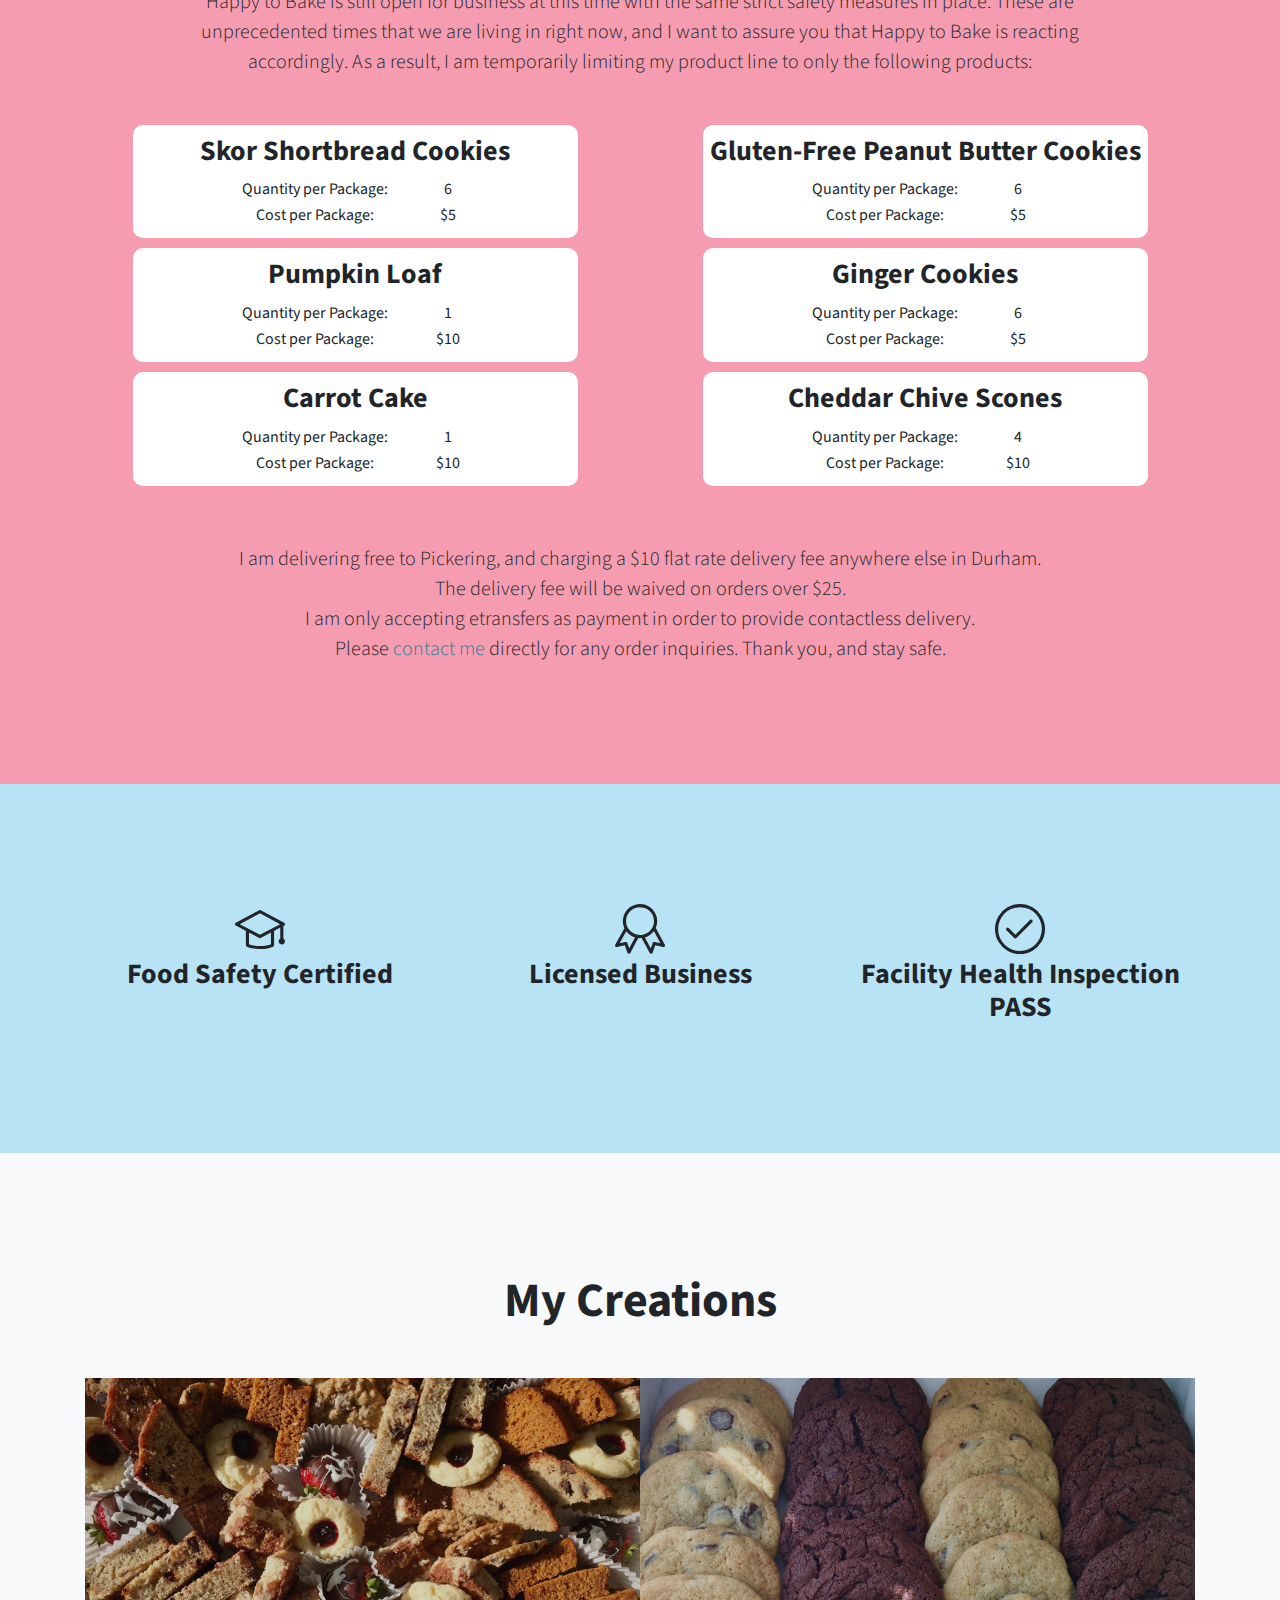
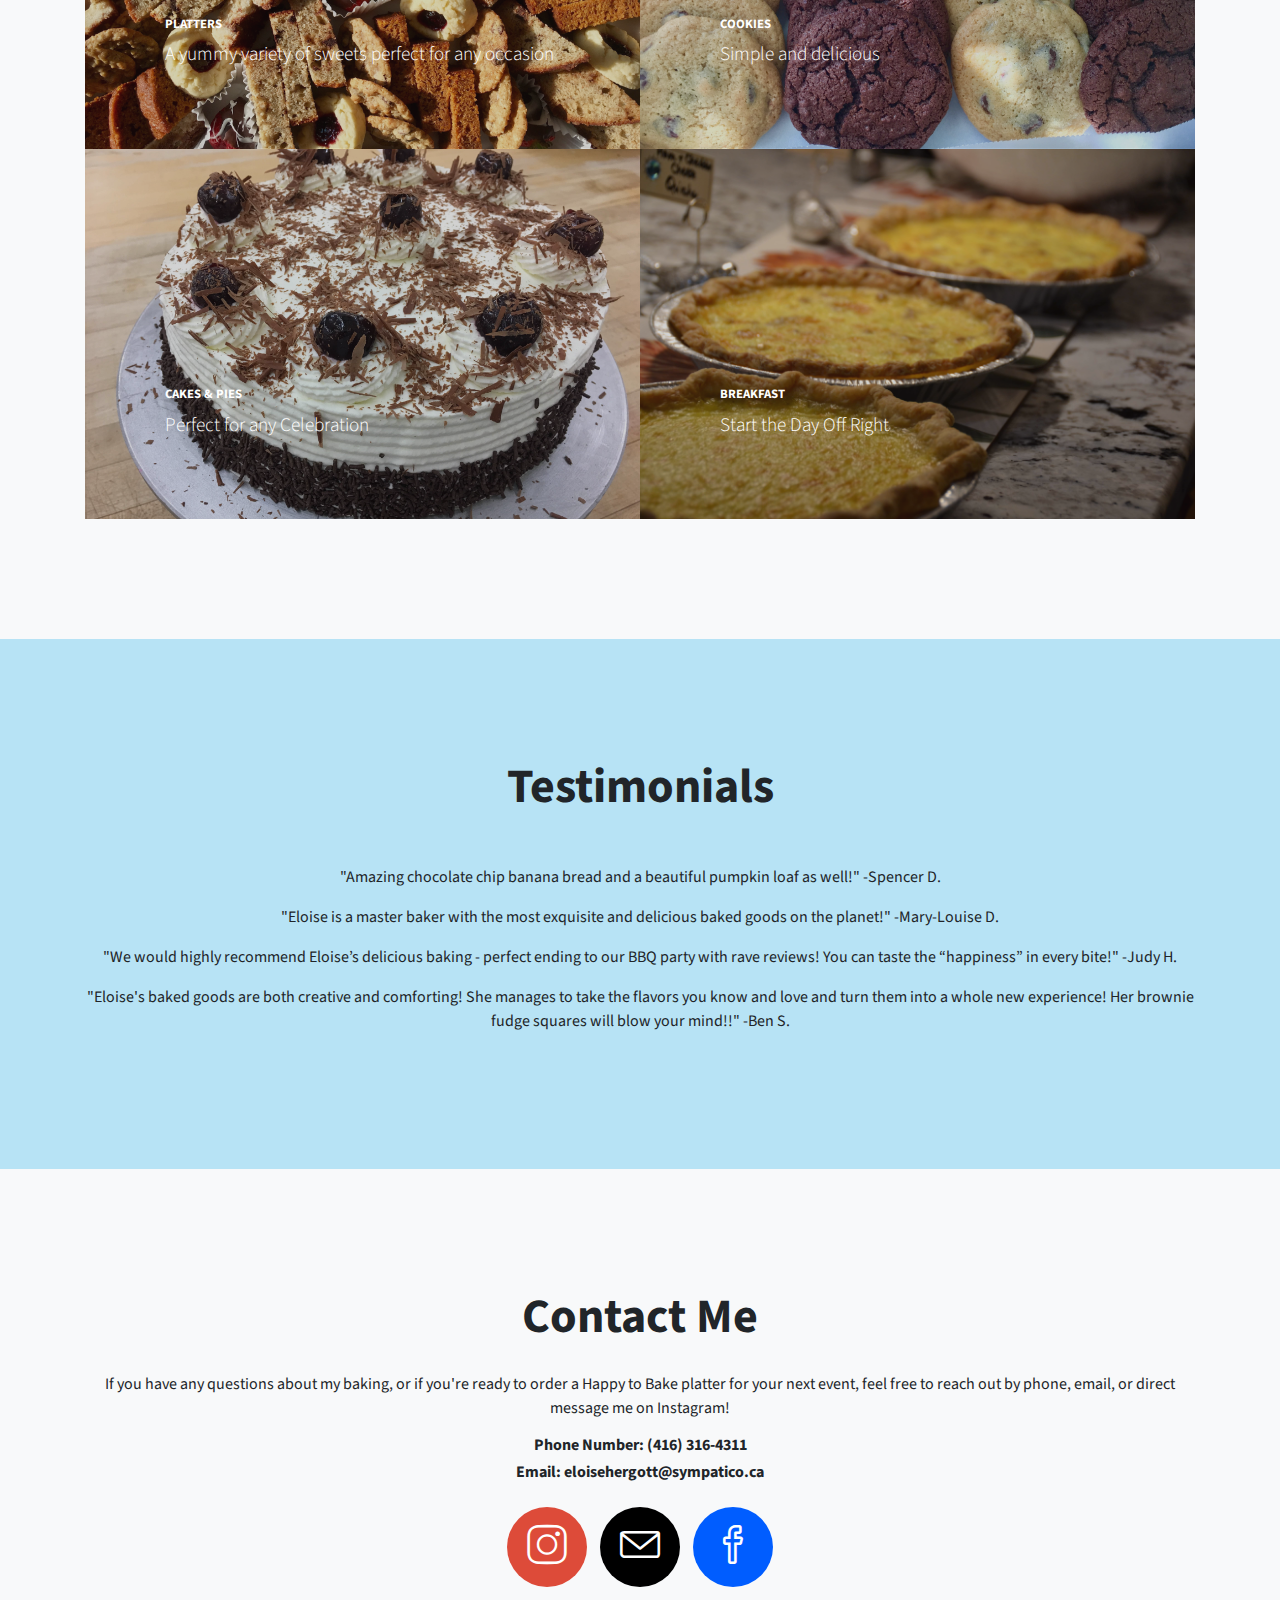
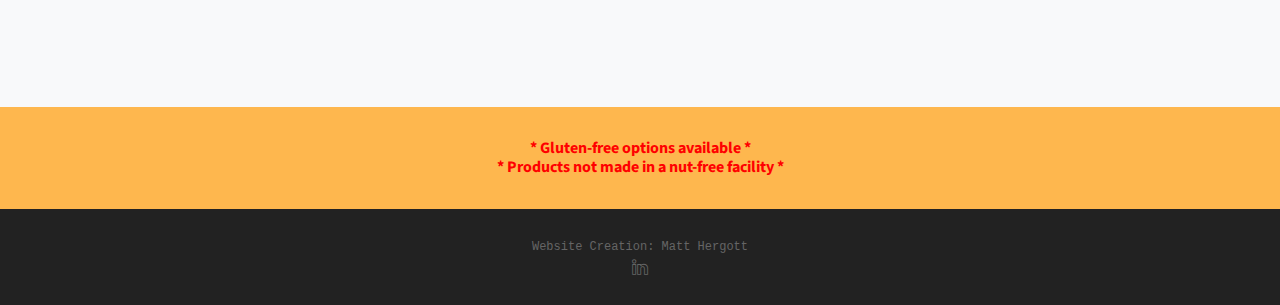
==== commit bd0bffdb: "Add a COVID-19 response section Comment out all pictures in the new section" ====
--- a/index.html
+++ b/index.html
@@ -93,7 +93,161 @@
               Culinary
               Arts from George Brown College. Now I am excited to share my expertise and baked goods with you!
             </p>
-            <a class="btn btn-dark btn-xl js-scroll-trigger" href="#portfolio">What I Offer</a>
+            <!--            <a class="btn btn-dark btn-xl js-scroll-trigger" href="#portfolio">What I Offer</a>-->
+            <a class="btn btn-dark btn-xl js-scroll-trigger" href="#covid-19">What I Offer</a>
+          </div>
+        </div>
+      </div>
+    </section>
+  
+    <!-- COVID-19 Update -->
+    <section class="content-section bg-pink" id="covid-19">
+      <div class="container text-center">
+        <div class="row">
+          <div class="col-lg-10 mx-auto">
+            <h2>My COVID-19 Response</h2>
+            <p class="lead mb-5">
+              Happy to Bake is still open for business at this time with the same strict safety measures in place. These
+              are unprecedented times that we are living in right now, and I want to assure you that Happy to Bake is
+              reacting
+              accordingly. As a result, I am temporarily limiting my product line to only the following products:
+            </p>
+          </div>
+        </div>
+        <!-- Skor Shortbread Cookies & Gluten-Free Peanut Butter Cookies -->
+        <div class="row">
+          <div class="col-lg-5 mx-auto">
+            <div class="covid-tile">
+              <h3>Skor Shortbread Cookies</h3>
+              <table>
+                <tbody>
+                <tr>
+                  <td>Quantity per Package:</td>
+                  <td>6</td>
+                </tr>
+                <tr>
+                  <td>Cost per Package:</td>
+                  <td>$5</td>
+                </tr>
+                </tbody>
+              </table>
+              <!--              <img class="covid-tile-thumbnail" src="img/covid-tile-thumbnails/vintage-shortbread.jpg" alt="Skor Shortbread">-->
+            </div>
+          </div>
+          <div class="col-lg-5 mx-auto">
+            <div class="covid-tile">
+              <h3>Gluten-Free Peanut Butter Cookies</h3>
+              <table>
+                <tbody>
+                <tr>
+                  <td>Quantity per Package:</td>
+                  <td>6</td>
+                </tr>
+                <tr>
+                  <td>Cost per Package:</td>
+                  <td>$5</td>
+                </tr>
+                </tbody>
+              </table>
+              <!--              <a href="pages/cookies.html">See Photos</a>-->
+            </div>
+          </div>
+        </div>
+        <!--  Pumpkin Loaf & Ginger Cookies  -->
+        <div class="row">
+          <div class="col-lg-5 mx-auto">
+            <div class="covid-tile">
+              <h3>Pumpkin Loaf</h3>
+              <table>
+                <tbody>
+                <tr>
+                  <td>Quantity per Package:</td>
+                  <td>1</td>
+                </tr>
+                <tr>
+                  <td>Cost per Package:</td>
+                  <td>$10</td>
+                </tr>
+                </tbody>
+              </table>
+              <!--              <img class="covid-tile-thumbnail" src="img/covid-tile-thumbnails/pumpkin-loaf.jpg" alt="Pumpkin Loaf">-->
+            </div>
+          </div>
+          <div class="col-lg-5 mx-auto">
+            <div class="covid-tile">
+              <h3>Ginger Cookies</h3>
+              <table>
+                <tbody>
+                <tr>
+                  <td>Quantity per Package:</td>
+                  <td>6</td>
+                </tr>
+                <tr>
+                  <td>Cost per Package:</td>
+                  <td>$5</td>
+                </tr>
+                </tbody>
+              </table>
+              <!--              <a href="pages/cookies.html">See Photos</a>-->
+            </div>
+          </div>
+        </div>
+        <!-- Carrot Cake & Cheddar Chive Scones -->
+        <div class="row">
+          <div class="col-lg-5 mx-auto">
+            <div class="covid-tile">
+              <h3>Carrot Cake</h3>
+              <table>
+                <tbody>
+                <tr>
+                  <td>Quantity per Package:</td>
+                  <td>1</td>
+                </tr>
+                <tr>
+                  <td>Cost per Package:</td>
+                  <td>$10</td>
+                </tr>
+                </tbody>
+              </table>
+              <!--              <a href="pages/cakes.html">See Photos</a>-->
+            </div>
+          </div>
+          <div class="col-lg-5 mx-auto">
+            <div class="covid-tile">
+              <h3>Cheddar Chive Scones</h3>
+              <table>
+                <tbody>
+                <tr>
+                  <td>Quantity per Package:</td>
+                  <td>4</td>
+                </tr>
+                <tr>
+                  <td>Cost per Package:</td>
+                  <td>$10</td>
+                </tr>
+                </tbody>
+              </table>
+              <!--              <img class="covid-tile-thumbnail" src="img/covid-tile-thumbnails/cheddar-chive-scones.jpg" alt="Cheddar & Chive Scones">-->
+            </div>
+          </div>
+        </div>
+        <div class="row">
+          <div class="col-lg-10 mx-auto">
+            <br/>
+            <br/>
+            <p class="lead additional-notes-bullets">
+              I am delivering free to Pickering, and charging a $10 flat rate delivery fee anywhere else in Durham.
+            </p>
+            <p class="lead additional-notes-bullets">
+              The delivery fee will be waived on orders over $25.
+            </p>
+            <p class="lead additional-notes-bullets">
+              I am only accepting etransfers as payment in order to provide contactless delivery.
+            </p>
+            <p class="lead additional-notes-bullets">
+              Please <a class="js-scroll-trigger" href="#contact">contact me</a> directly for any order inquiries. Thank
+              you, and stay safe.
+            </p>
           </div>
         </div>
       </div>
--- a/css/style.css
+++ b/css/style.css
@@ -178,6 +178,10 @@
     background-color: #feb74e;
 }
 
+.bg-pink {
+    background-color: #f59cb0;
+}
+
 .bg-black {
     background-color: black;
 }
@@ -209,4 +213,45 @@
 .font-cursive {
     font-family: 'Clicker Script', cursive;
     font-weight: 400;
-}+}
+
+.covid-tile {
+    background-color: white;
+    border-radius: 10px;
+    margin-bottom: 10px;
+    padding-top: 10px;
+    padding-bottom: 10px;
+}
+
+.covid-tile .covid-tile-thumbnail {
+    border-radius: 10px;
+    margin-top: 10px;
+}
+
+.covid-tile table {
+    width: 90%;
+    margin-left: auto;
+    margin-right: auto;
+}
+
+@media screen and (min-width: 900px) {
+    .covid-tile table {
+        width: 60%;
+    }
+}
+
+.covid-tile td {
+    text-align: center;
+}
+
+.covid-tile td:first-child {
+    width: 70%;
+}
+
+#covid-19 .additional-notes-title {
+    margin-top: 30px;
+}
+
+#covid-19 .additional-notes-bullets {
+    margin: 0;
+}
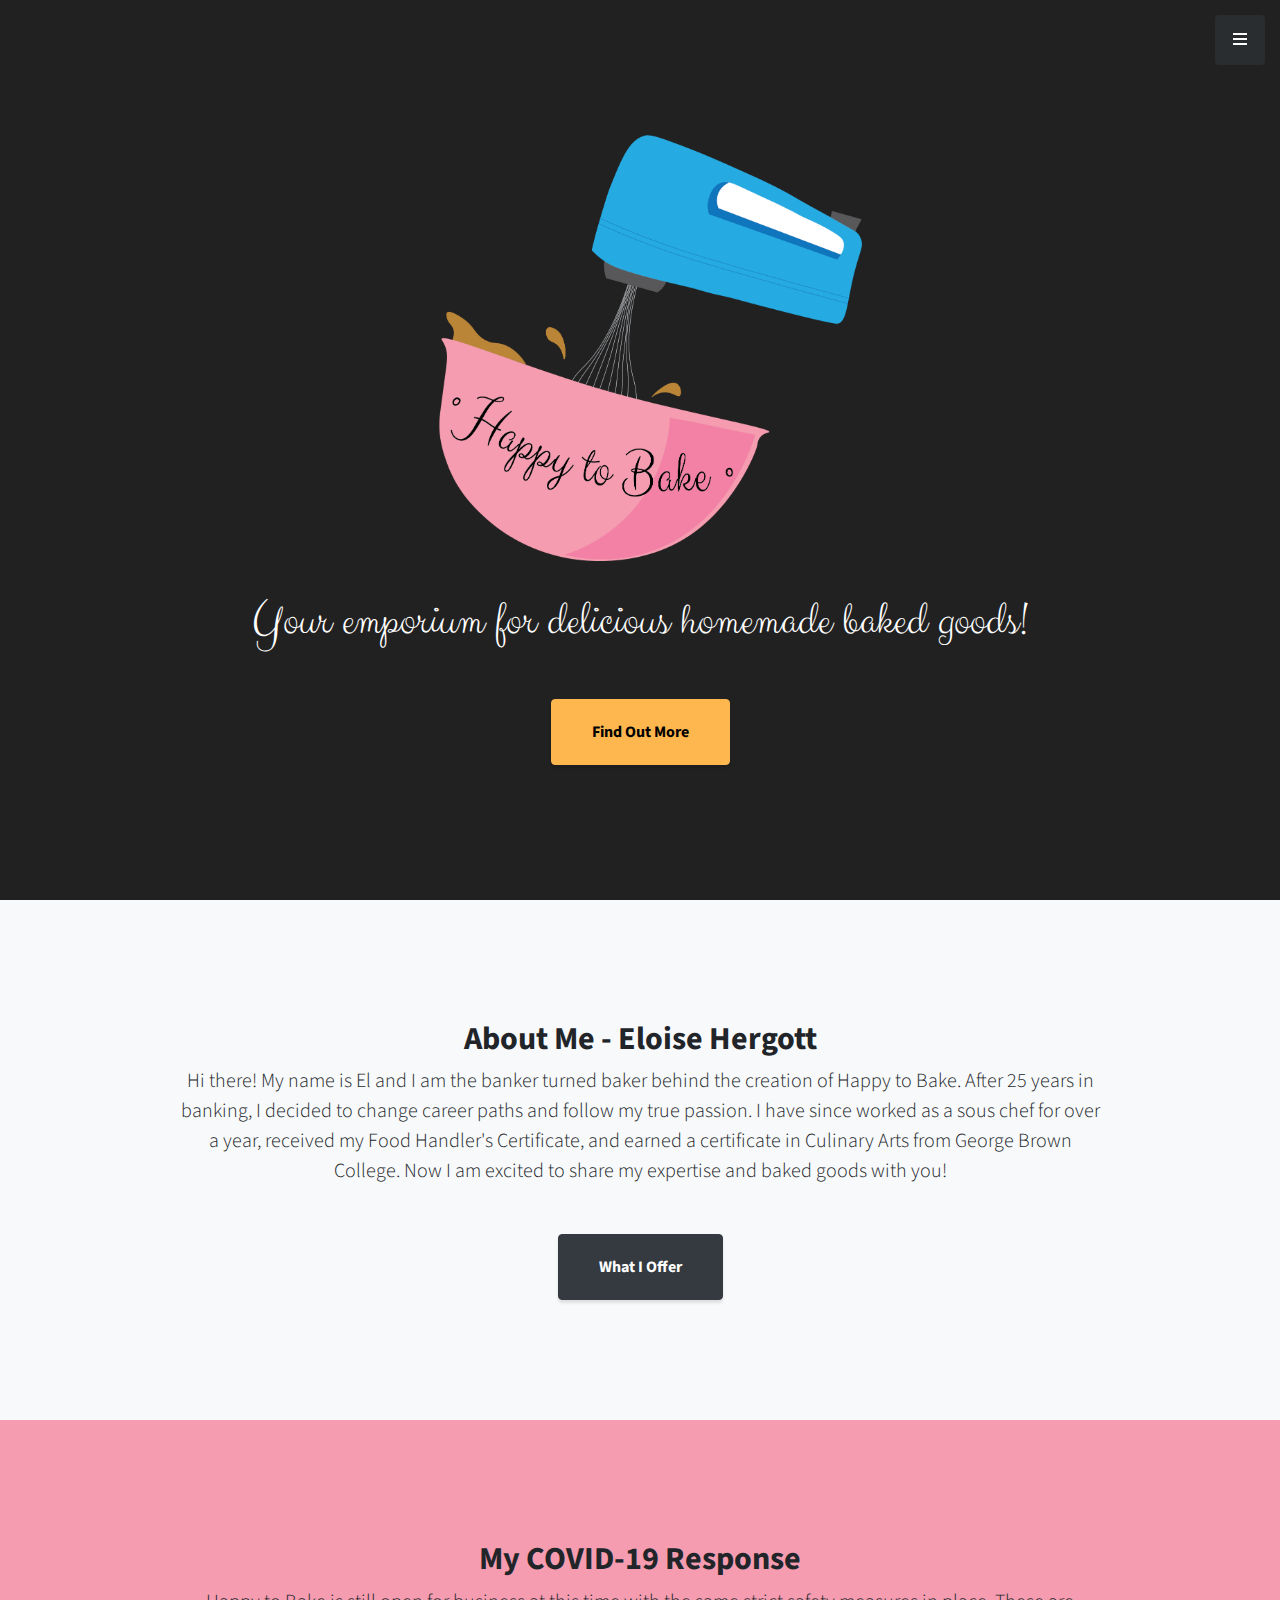
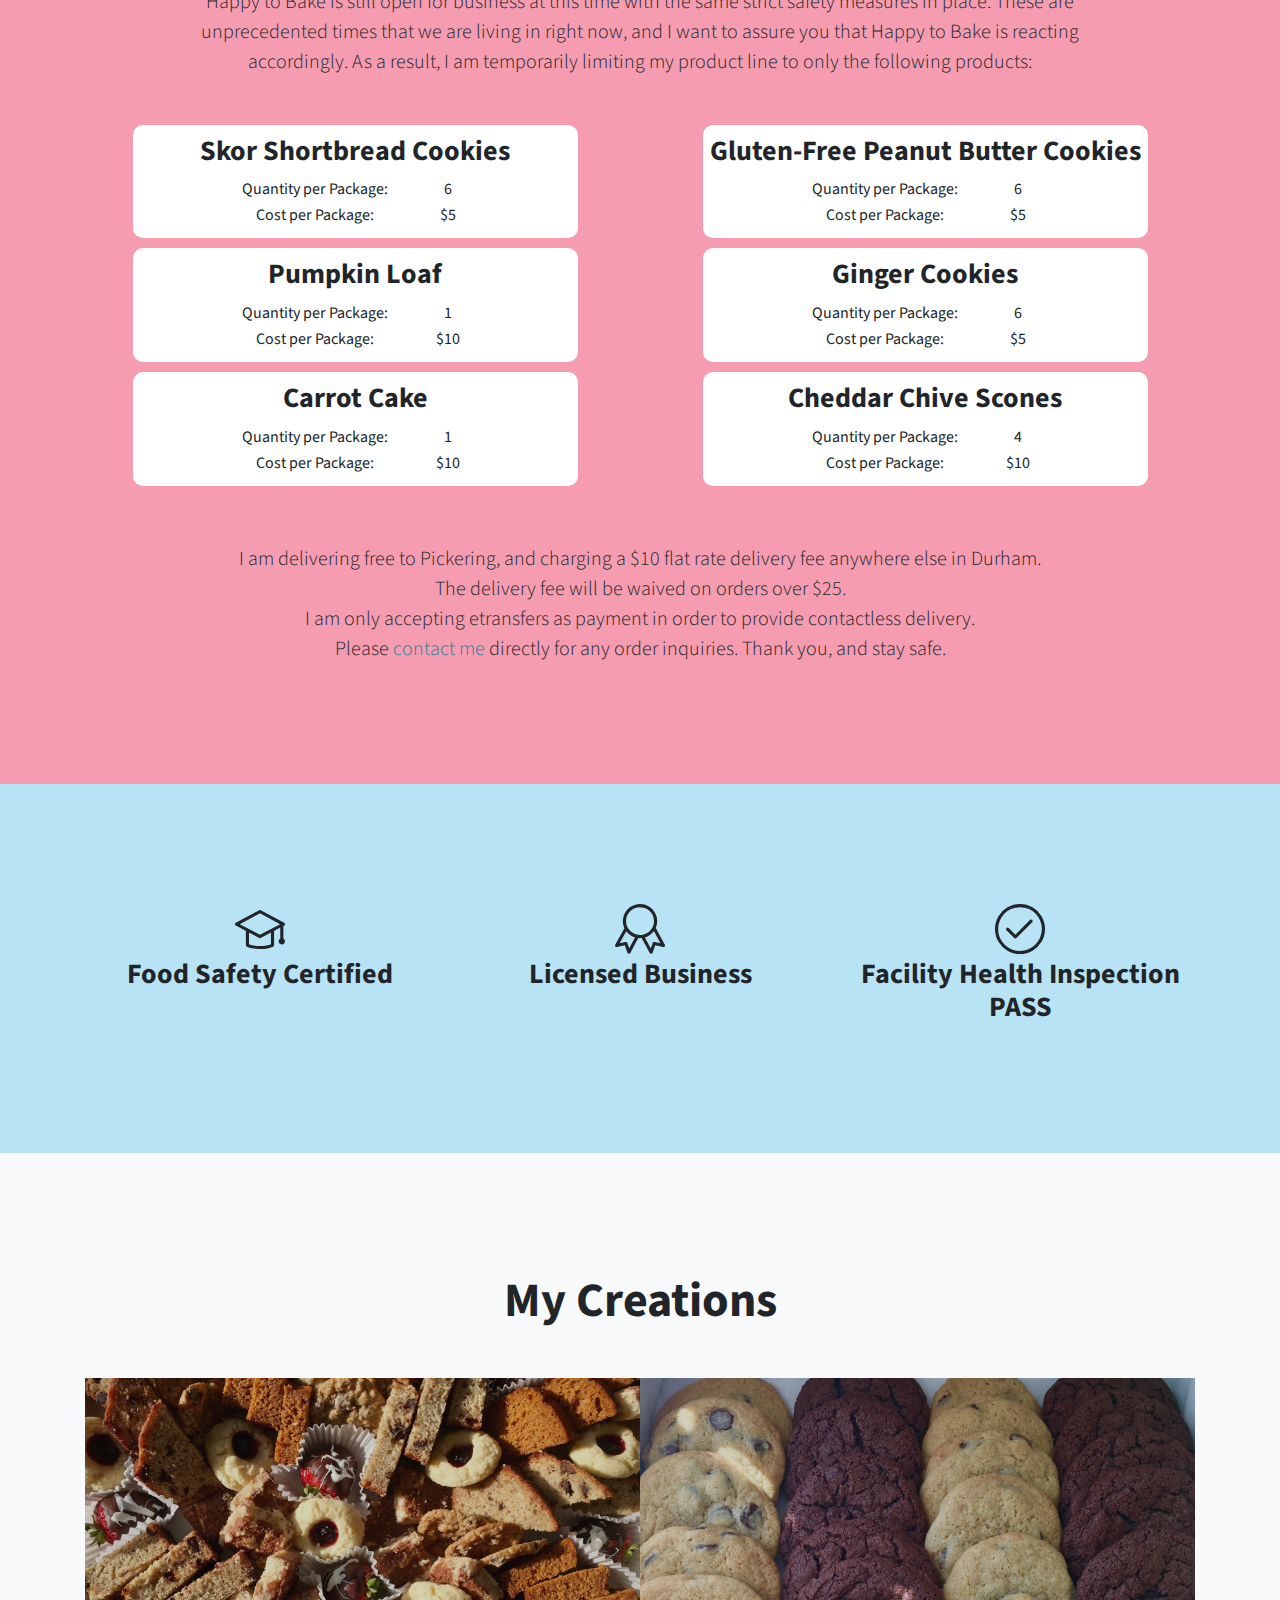
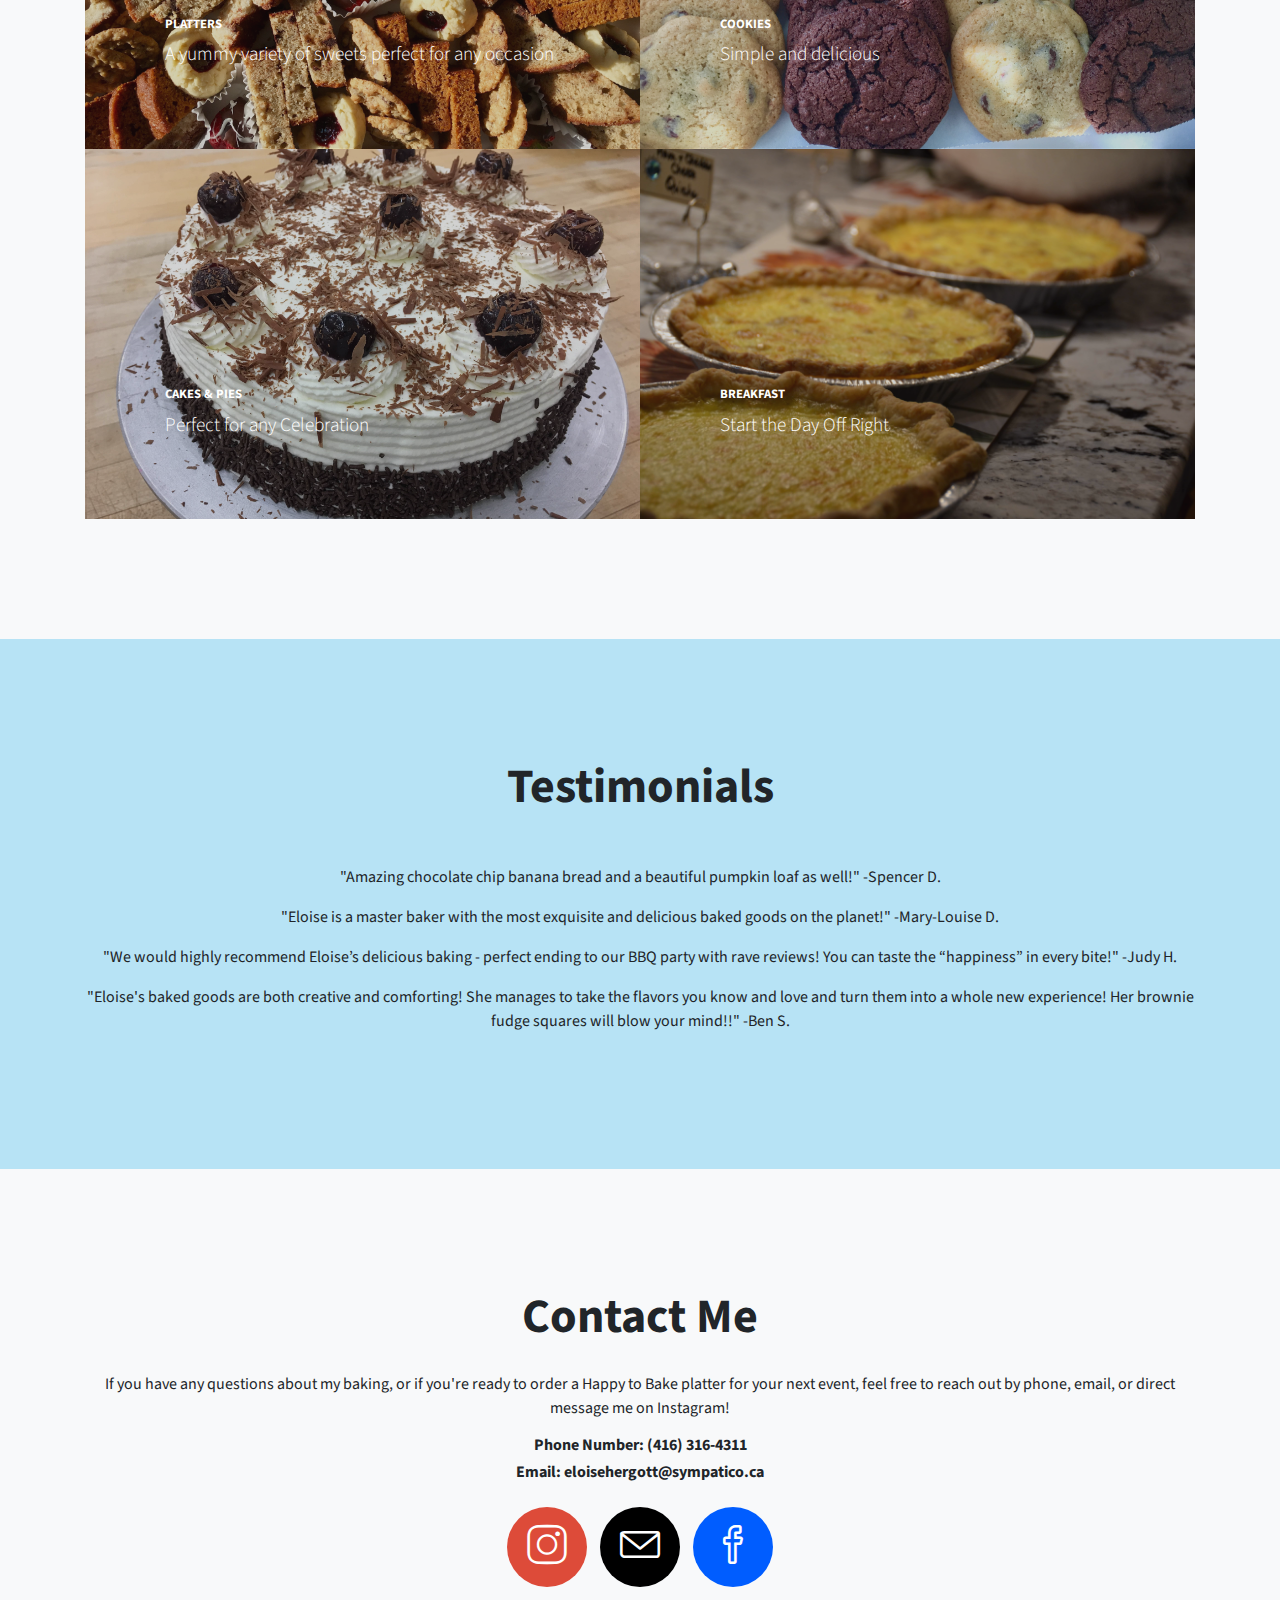
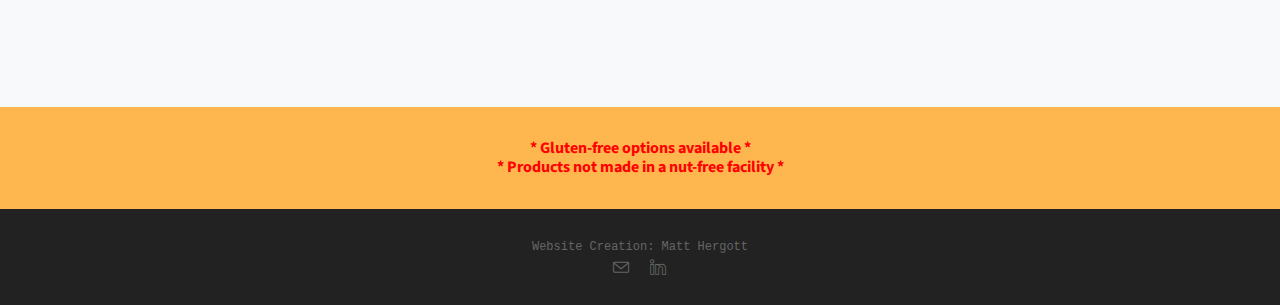
==== commit 3878e5ef: "Add email address to footer" ====
--- a/index.html
+++ b/index.html
@@ -405,6 +405,11 @@
         <div class="col-md-4">
           <ul class="list-inline social-buttons">
             <li class="list-inline-item">
+              <a href="mailto:matt.c.hergott@gmail.com" target="_blank">
+                <i class="fa icon-envelope"></i>
+              </a>
+            </li>
+            <li class="list-inline-item">
               <a href="https://www.linkedin.com/in/matthew-hergott" target="_blank">
                 <i class="fa icon-social-linkedin"></i>
               </a>
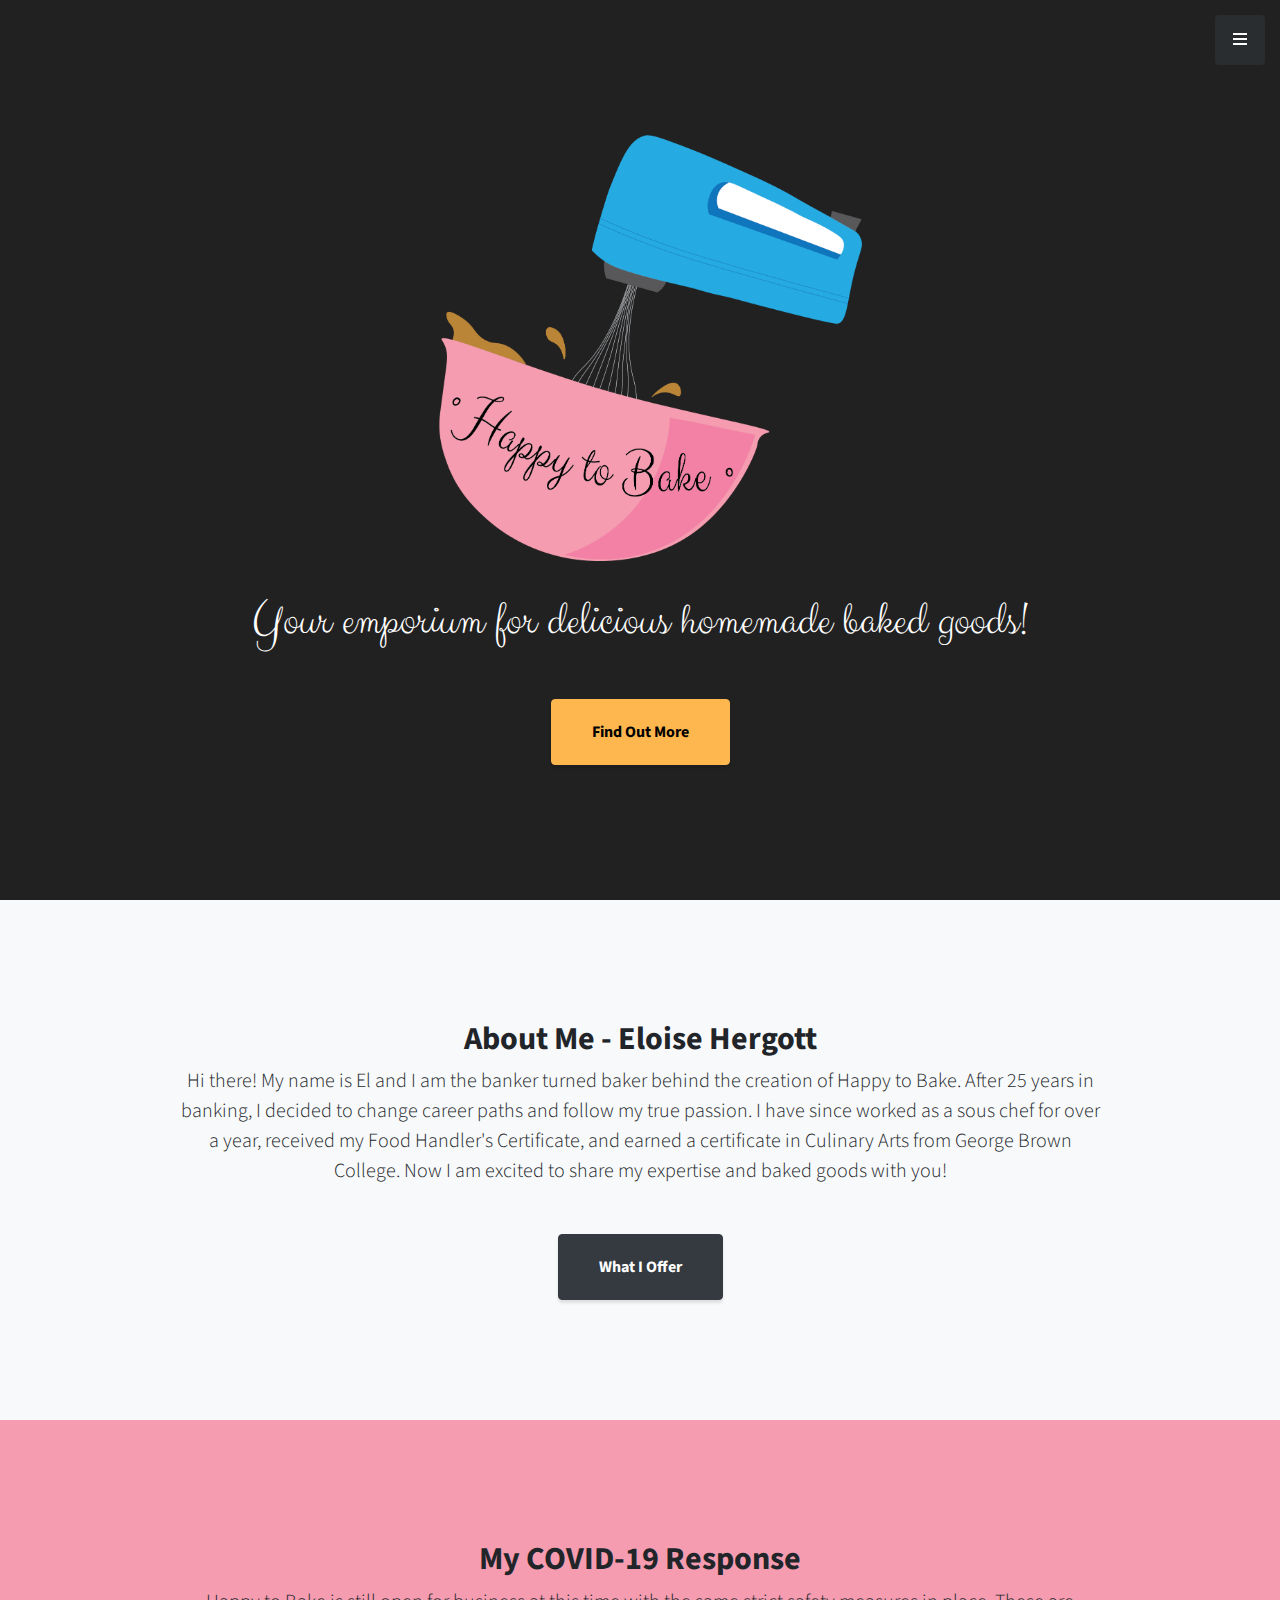
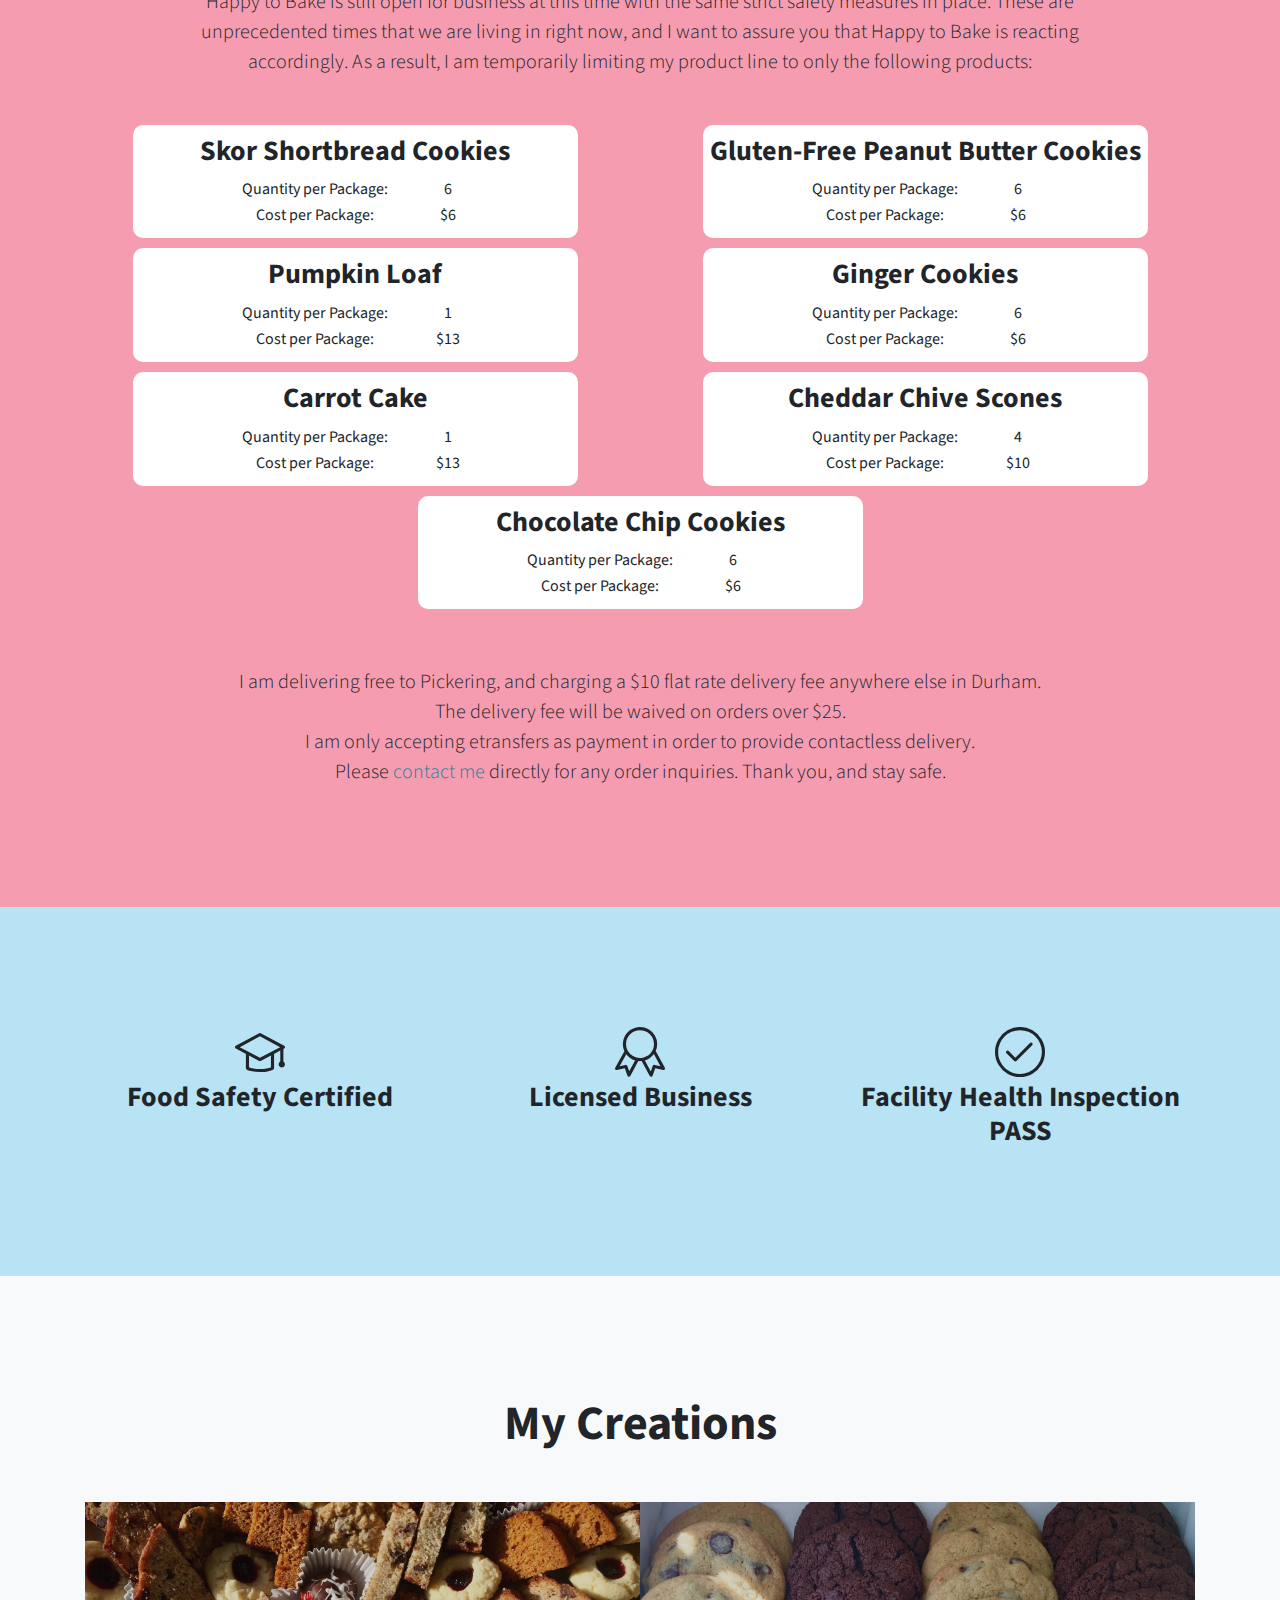
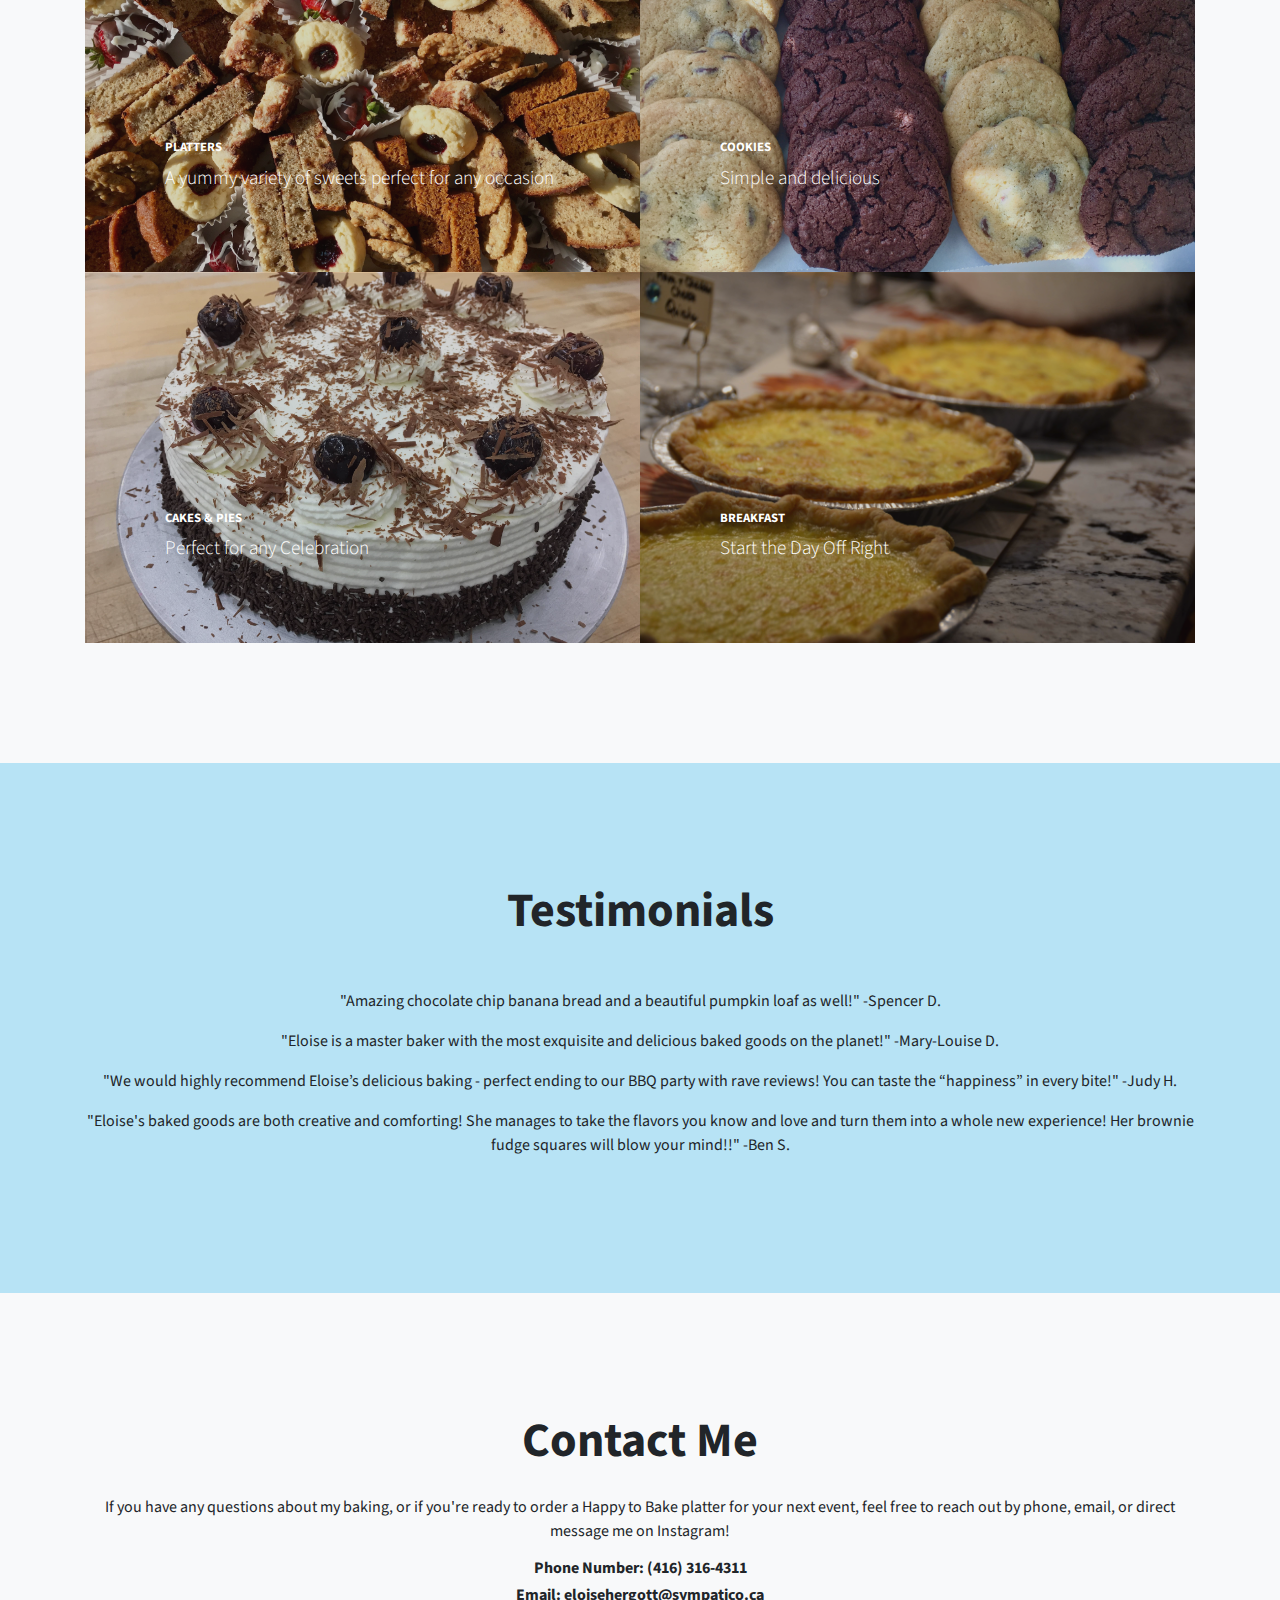
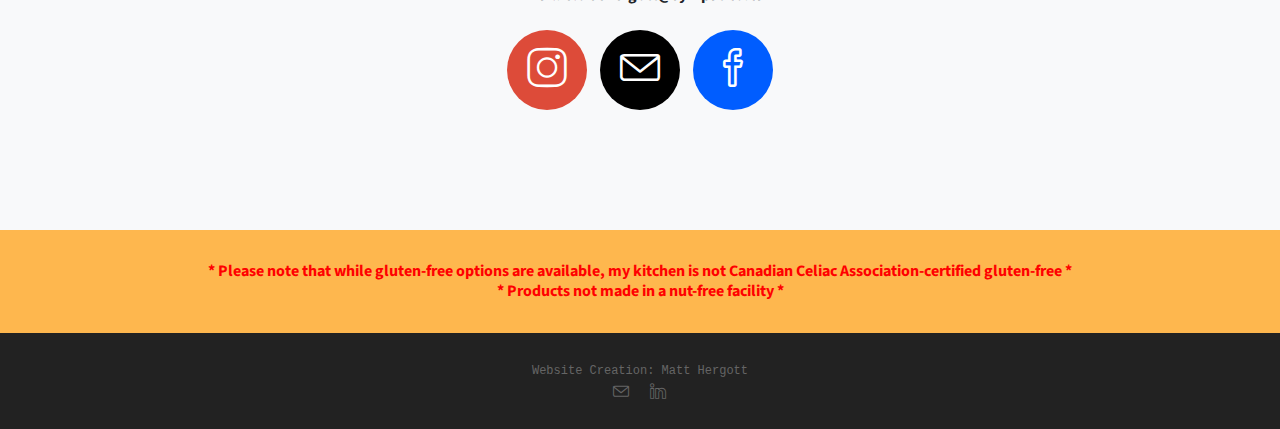
==== commit be6e3f92: "Update pricing" ====
--- a/index.html
+++ b/index.html
@@ -127,7 +127,7 @@
                 </tr>
                 <tr>
                   <td>Cost per Package:</td>
-                  <td>$5</td>
+                  <td>$6</td>
                 </tr>
                 </tbody>
               </table>
@@ -145,7 +145,7 @@
                 </tr>
                 <tr>
                   <td>Cost per Package:</td>
-                  <td>$5</td>
+                  <td>$6</td>
                 </tr>
                 </tbody>
               </table>
@@ -166,16 +166,76 @@
                 </tr>
                 <tr>
                   <td>Cost per Package:</td>
+                  <td>$13</td>
+                </tr>
+                </tbody>
+              </table>
+              <!--              <img class="covid-tile-thumbnail" src="img/covid-tile-thumbnails/pumpkin-loaf.jpg" alt="Pumpkin Loaf">-->
+            </div>
+          </div>
+          <div class="col-lg-5 mx-auto">
+            <div class="covid-tile">
+              <h3>Ginger Cookies</h3>
+              <table>
+                <tbody>
+                <tr>
+                  <td>Quantity per Package:</td>
+                  <td>6</td>
+                </tr>
+                <tr>
+                  <td>Cost per Package:</td>
+                  <td>$6</td>
+                </tr>
+                </tbody>
+              </table>
+              <!--              <a href="pages/cookies.html">See Photos</a>-->
+            </div>
+          </div>
+        </div>
+        <!-- Carrot Cake & Cheddar Chive Scones -->
+        <div class="row">
+          <div class="col-lg-5 mx-auto">
+            <div class="covid-tile">
+              <h3>Carrot Cake</h3>
+              <table>
+                <tbody>
+                <tr>
+                  <td>Quantity per Package:</td>
+                  <td>1</td>
+                </tr>
+                <tr>
+                  <td>Cost per Package:</td>
+                  <td>$13</td>
+                </tr>
+                </tbody>
+              </table>
+              <!--              <a href="pages/cakes.html">See Photos</a>-->
+            </div>
+          </div>
+          <div class="col-lg-5 mx-auto">
+            <div class="covid-tile">
+              <h3>Cheddar Chive Scones</h3>
+              <table>
+                <tbody>
+                <tr>
+                  <td>Quantity per Package:</td>
+                  <td>4</td>
+                </tr>
+                <tr>
+                  <td>Cost per Package:</td>
                   <td>$10</td>
                 </tr>
                 </tbody>
               </table>
-              <!--              <img class="covid-tile-thumbnail" src="img/covid-tile-thumbnails/pumpkin-loaf.jpg" alt="Pumpkin Loaf">-->
-            </div>
-          </div>
-          <div class="col-lg-5 mx-auto">
-            <div class="covid-tile">
-              <h3>Ginger Cookies</h3>
+              <!--              <img class="covid-tile-thumbnail" src="img/covid-tile-thumbnails/cheddar-chive-scones.jpg" alt="Cheddar & Chive Scones">-->
+            </div>
+          </div>
+        </div>
+        <!-- Chocolate Chip Cookies -->
+        <div class="row">
+          <div class="col-lg-5 mx-auto">
+            <div class="covid-tile">
+              <h3>Chocolate Chip Cookies</h3>
               <table>
                 <tbody>
                 <tr>
@@ -184,50 +244,10 @@
                 </tr>
                 <tr>
                   <td>Cost per Package:</td>
-                  <td>$5</td>
-                </tr>
-                </tbody>
-              </table>
-              <!--              <a href="pages/cookies.html">See Photos</a>-->
-            </div>
-          </div>
-        </div>
-        <!-- Carrot Cake & Cheddar Chive Scones -->
-        <div class="row">
-          <div class="col-lg-5 mx-auto">
-            <div class="covid-tile">
-              <h3>Carrot Cake</h3>
-              <table>
-                <tbody>
-                <tr>
-                  <td>Quantity per Package:</td>
-                  <td>1</td>
-                </tr>
-                <tr>
-                  <td>Cost per Package:</td>
-                  <td>$10</td>
-                </tr>
-                </tbody>
-              </table>
-              <!--              <a href="pages/cakes.html">See Photos</a>-->
-            </div>
-          </div>
-          <div class="col-lg-5 mx-auto">
-            <div class="covid-tile">
-              <h3>Cheddar Chive Scones</h3>
-              <table>
-                <tbody>
-                <tr>
-                  <td>Quantity per Package:</td>
-                  <td>4</td>
-                </tr>
-                <tr>
-                  <td>Cost per Package:</td>
-                  <td>$10</td>
-                </tr>
-                </tbody>
-              </table>
-              <!--              <img class="covid-tile-thumbnail" src="img/covid-tile-thumbnails/cheddar-chive-scones.jpg" alt="Cheddar & Chive Scones">-->
+                  <td>$6</td>
+                </tr>
+                </tbody>
+              </table>
             </div>
           </div>
         </div>
@@ -387,7 +407,8 @@
     <!-- Disclaimer -->
     <section class="content-section disclaimer bg-orange" id="disclaimer">
       <div class="container">
-        <h6 class="font-red" style="margin-bottom: 0">* Gluten-free options available *</h6>
+        <h6 class="font-red" style="margin-bottom: 0">* Please note that while gluten-free options are available, my
+          kitchen is not Canadian Celiac Association-certified gluten-free *</h6>
         <h6 class="font-red" style="margin-bottom: 0">* Products not made in a nut-free facility *</h6>
       </div>
     </section>
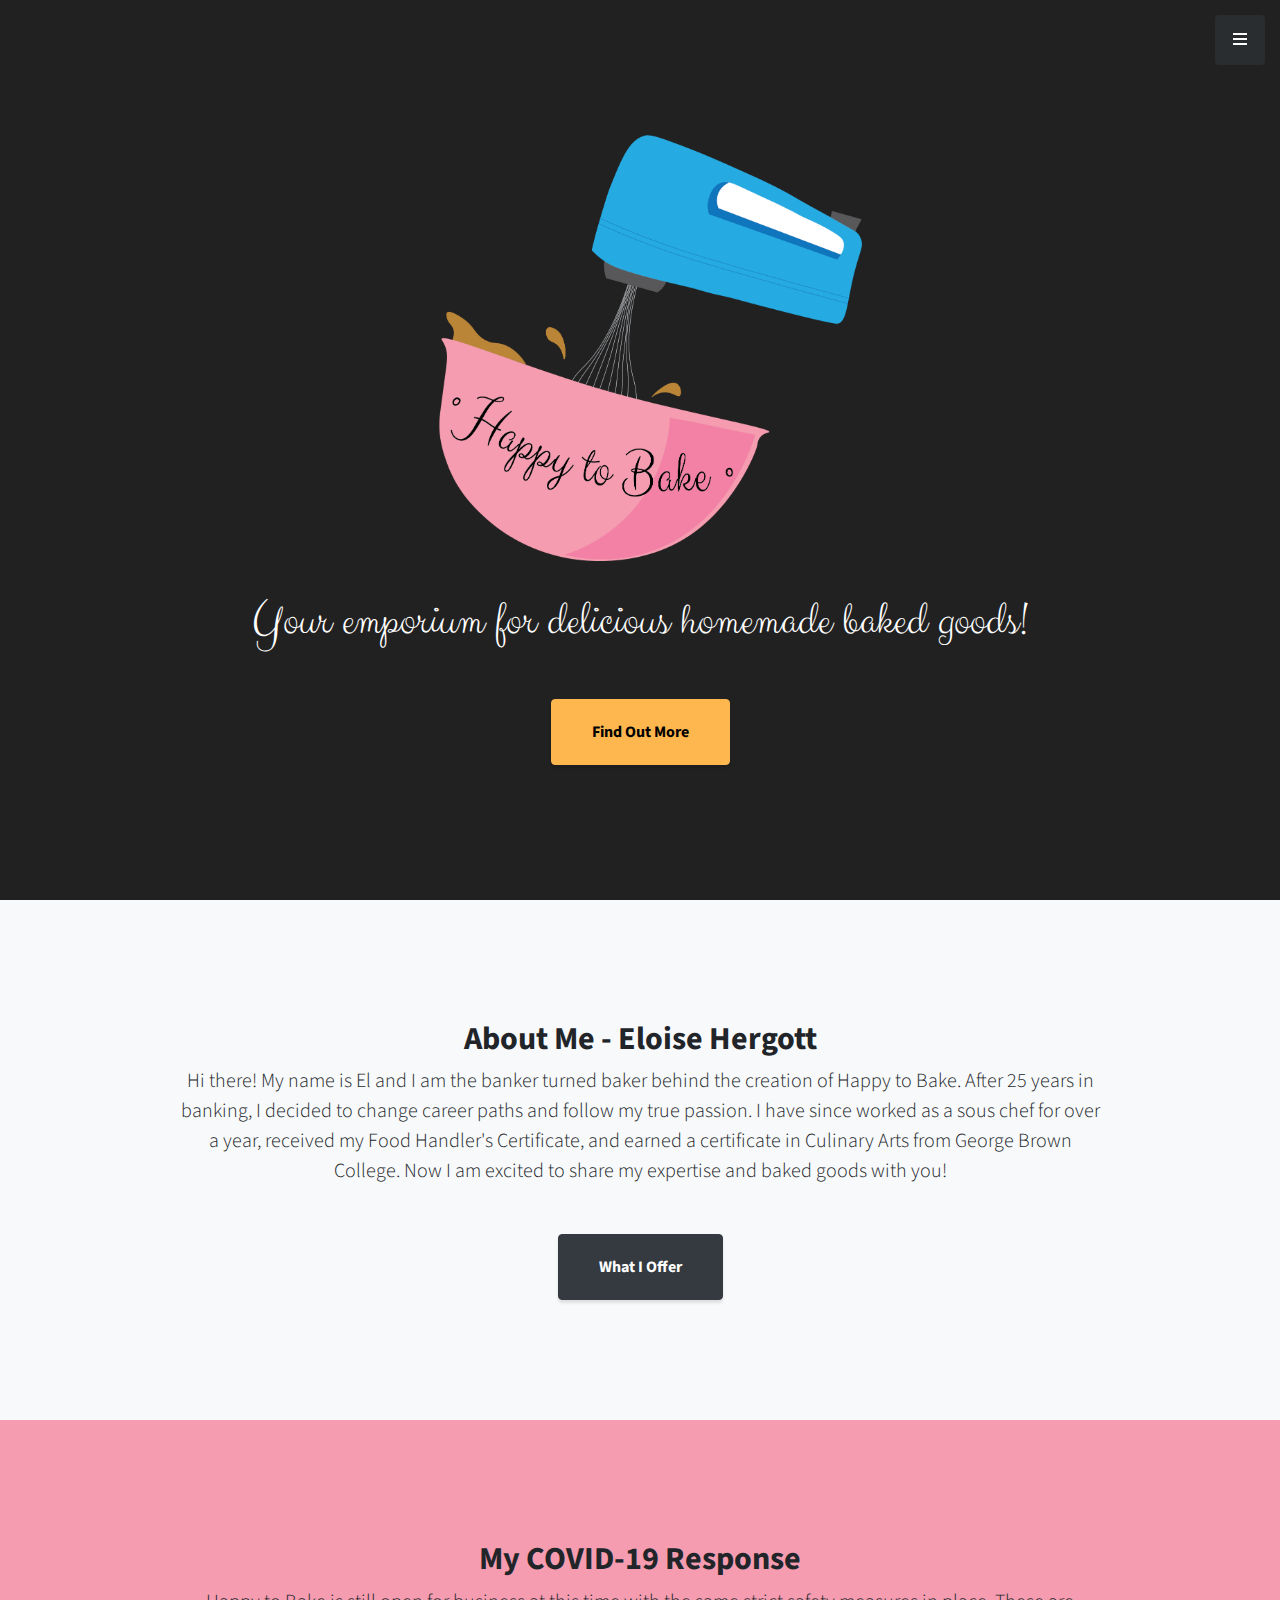
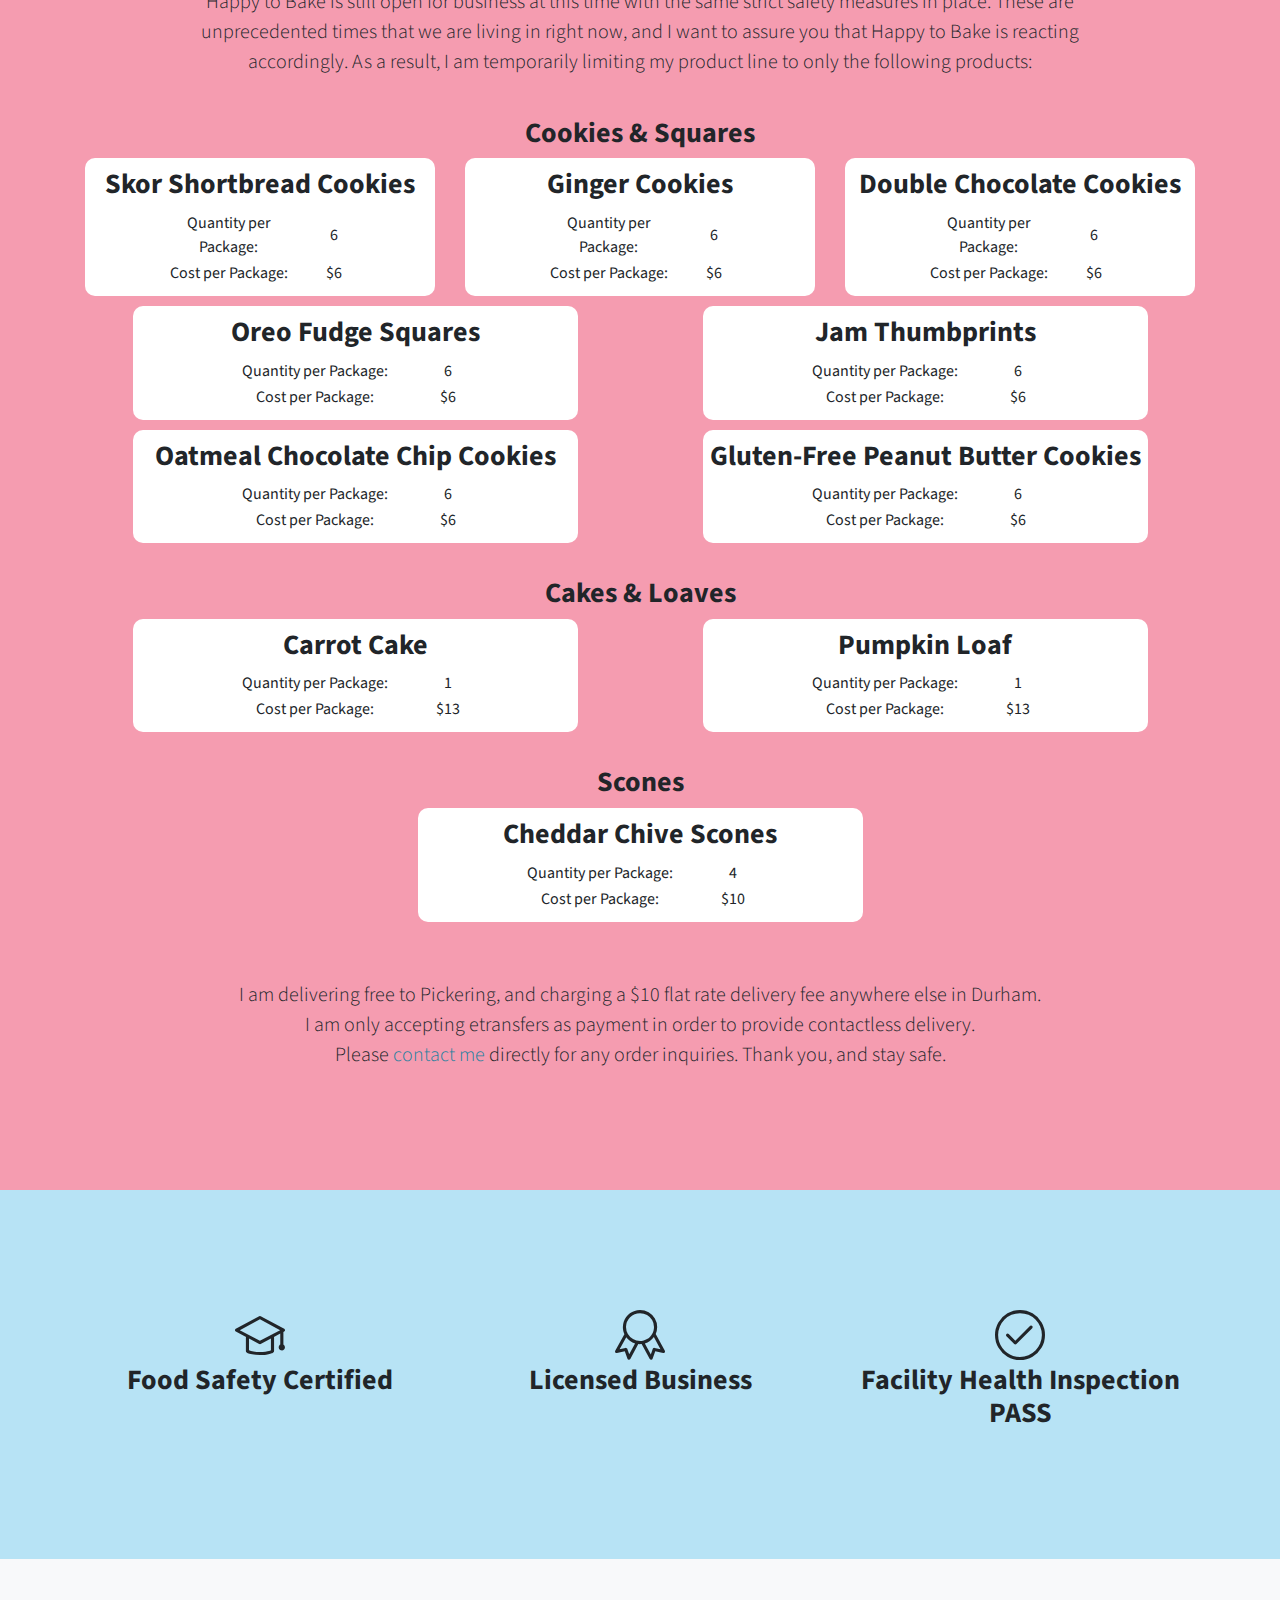
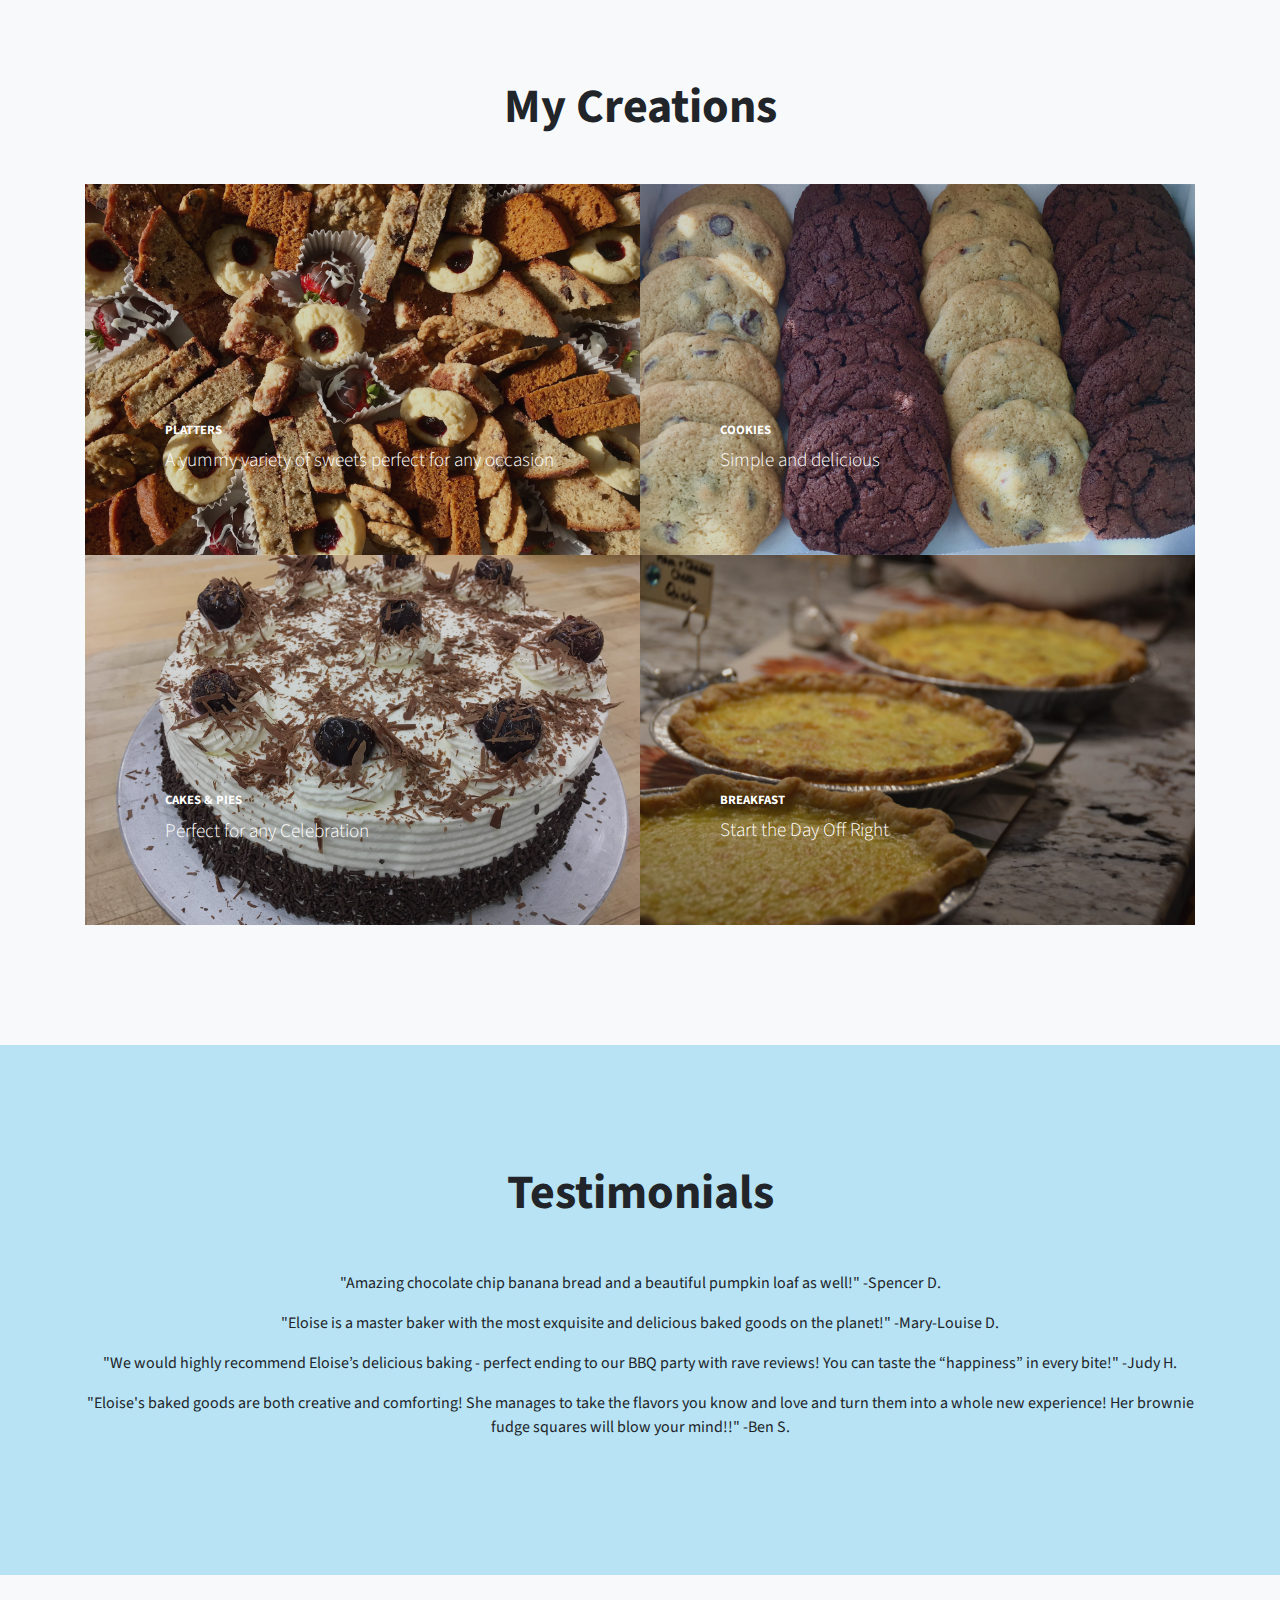
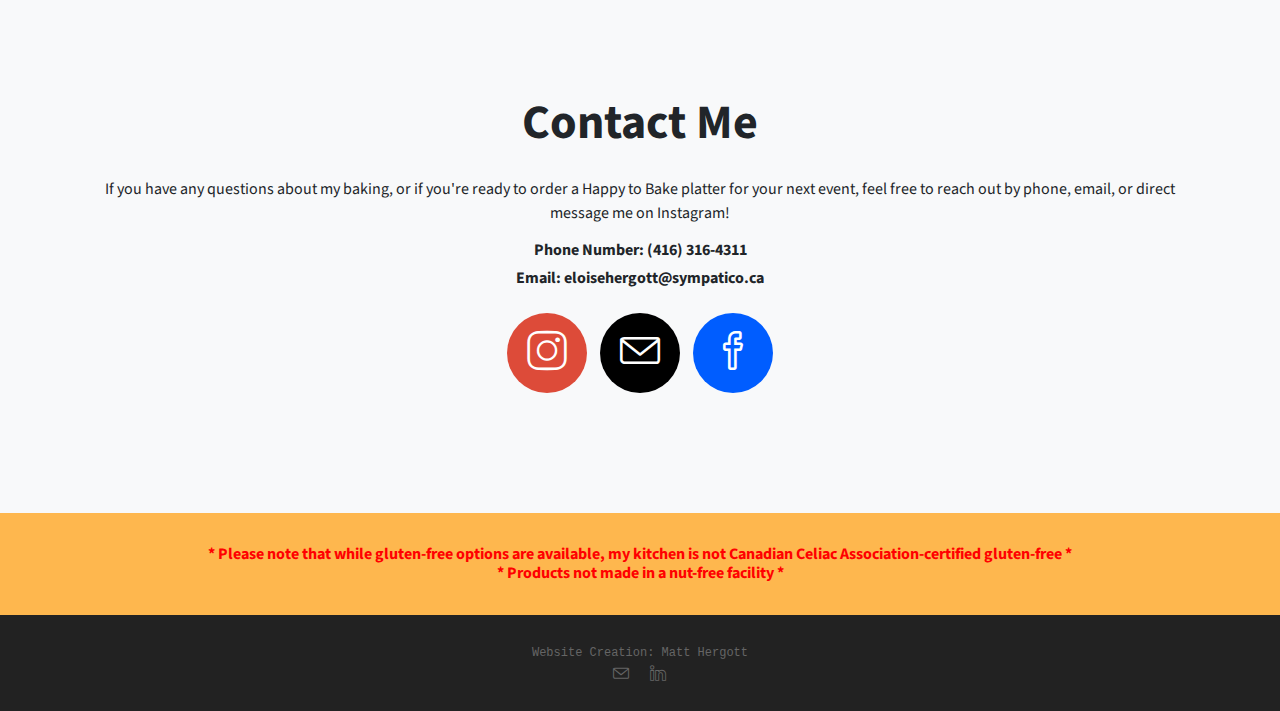
==== commit b0501998: "Add some more items and group items together" ====
--- a/index.html
+++ b/index.html
@@ -103,10 +103,10 @@
     <!-- COVID-19 Update -->
     <section class="content-section bg-pink" id="covid-19">
       <div class="container text-center">
-        <div class="row">
+        <div class="row mb-4">
           <div class="col-lg-10 mx-auto">
             <h2>My COVID-19 Response</h2>
-            <p class="lead mb-5">
+            <p class="lead">
               Happy to Bake is still open for business at this time with the same strict safety measures in place. These
               are unprecedented times that we are living in right now, and I want to assure you that Happy to Bake is
               reacting
@@ -114,9 +114,9 @@
             </p>
           </div>
         </div>
-        <!-- Skor Shortbread Cookies & Gluten-Free Peanut Butter Cookies -->
-        <div class="row">
-          <div class="col-lg-5 mx-auto">
+        <h3>Cookies & Squares</h3>
+        <div class="row">
+          <div class="col-lg-4 mx-auto">
             <div class="covid-tile">
               <h3>Skor Shortbread Cookies</h3>
               <table>
@@ -131,7 +131,97 @@
                 </tr>
                 </tbody>
               </table>
-              <!--              <img class="covid-tile-thumbnail" src="img/covid-tile-thumbnails/vintage-shortbread.jpg" alt="Skor Shortbread">-->
+              <!--                            <img class="covid-tile-thumbnail" src="img/covid-tile-thumbnails/vintage-shortbread.jpg" alt="Skor Shortbread">-->
+            </div>
+          </div>
+          <div class="col-lg-4 mx-auto">
+            <div class="covid-tile">
+              <h3>Ginger Cookies</h3>
+              <table>
+                <tbody>
+                <tr>
+                  <td>Quantity per Package:</td>
+                  <td>6</td>
+                </tr>
+                <tr>
+                  <td>Cost per Package:</td>
+                  <td>$6</td>
+                </tr>
+                </tbody>
+              </table>
+              <!--              <a href="pages/cookies.html">See Photos</a>-->
+            </div>
+          </div>
+          <div class="col-lg-4 mx-auto">
+            <div class="covid-tile">
+              <h3>Double Chocolate Cookies</h3>
+              <table>
+                <tbody>
+                <tr>
+                  <td>Quantity per Package:</td>
+                  <td>6</td>
+                </tr>
+                <tr>
+                  <td>Cost per Package:</td>
+                  <td>$6</td>
+                </tr>
+                </tbody>
+              </table>
+            </div>
+          </div>
+        </div>
+        <div class="row">
+          <div class="col-lg-5 mx-auto">
+            <div class="covid-tile">
+              <h3>Oreo Fudge Squares</h3>
+              <table>
+                <tbody>
+                <tr>
+                  <td>Quantity per Package:</td>
+                  <td>6</td>
+                </tr>
+                <tr>
+                  <td>Cost per Package:</td>
+                  <td>$6</td>
+                </tr>
+                </tbody>
+              </table>
+            </div>
+          </div>
+          <div class="col-lg-5 mx-auto">
+            <div class="covid-tile">
+              <h3>Jam Thumbprints</h3>
+              <table>
+                <tbody>
+                <tr>
+                  <td>Quantity per Package:</td>
+                  <td>6</td>
+                </tr>
+                <tr>
+                  <td>Cost per Package:</td>
+                  <td>$6</td>
+                </tr>
+                </tbody>
+              </table>
+            </div>
+          </div>
+        </div>
+        <div class="row mb-4">
+          <div class="col-lg-5 mx-auto">
+            <div class="covid-tile">
+              <h3>Oatmeal Chocolate Chip Cookies</h3>
+              <table>
+                <tbody>
+                <tr>
+                  <td>Quantity per Package:</td>
+                  <td>6</td>
+                </tr>
+                <tr>
+                  <td>Cost per Package:</td>
+                  <td>$6</td>
+                </tr>
+                </tbody>
+              </table>
             </div>
           </div>
           <div class="col-lg-5 mx-auto">
@@ -153,8 +243,26 @@
             </div>
           </div>
         </div>
-        <!--  Pumpkin Loaf & Ginger Cookies  -->
-        <div class="row">
+        <h3>Cakes & Loaves</h3>
+        <div class="row mb-4">
+          <div class="col-lg-5 mx-auto">
+            <div class="covid-tile">
+              <h3>Carrot Cake</h3>
+              <table>
+                <tbody>
+                <tr>
+                  <td>Quantity per Package:</td>
+                  <td>1</td>
+                </tr>
+                <tr>
+                  <td>Cost per Package:</td>
+                  <td>$13</td>
+                </tr>
+                </tbody>
+              </table>
+              <!--              <a href="pages/cakes.html">See Photos</a>-->
+            </div>
+          </div>
           <div class="col-lg-5 mx-auto">
             <div class="covid-tile">
               <h3>Pumpkin Loaf</h3>
@@ -173,45 +281,9 @@
               <!--              <img class="covid-tile-thumbnail" src="img/covid-tile-thumbnails/pumpkin-loaf.jpg" alt="Pumpkin Loaf">-->
             </div>
           </div>
-          <div class="col-lg-5 mx-auto">
-            <div class="covid-tile">
-              <h3>Ginger Cookies</h3>
-              <table>
-                <tbody>
-                <tr>
-                  <td>Quantity per Package:</td>
-                  <td>6</td>
-                </tr>
-                <tr>
-                  <td>Cost per Package:</td>
-                  <td>$6</td>
-                </tr>
-                </tbody>
-              </table>
-              <!--              <a href="pages/cookies.html">See Photos</a>-->
-            </div>
-          </div>
-        </div>
-        <!-- Carrot Cake & Cheddar Chive Scones -->
-        <div class="row">
-          <div class="col-lg-5 mx-auto">
-            <div class="covid-tile">
-              <h3>Carrot Cake</h3>
-              <table>
-                <tbody>
-                <tr>
-                  <td>Quantity per Package:</td>
-                  <td>1</td>
-                </tr>
-                <tr>
-                  <td>Cost per Package:</td>
-                  <td>$13</td>
-                </tr>
-                </tbody>
-              </table>
-              <!--              <a href="pages/cakes.html">See Photos</a>-->
-            </div>
-          </div>
+        </div>
+        <h3>Scones</h3>
+        <div class="row">
           <div class="col-lg-5 mx-auto">
             <div class="covid-tile">
               <h3>Cheddar Chive Scones</h3>
@@ -228,26 +300,6 @@
                 </tbody>
               </table>
               <!--              <img class="covid-tile-thumbnail" src="img/covid-tile-thumbnails/cheddar-chive-scones.jpg" alt="Cheddar & Chive Scones">-->
-            </div>
-          </div>
-        </div>
-        <!-- Chocolate Chip Cookies -->
-        <div class="row">
-          <div class="col-lg-5 mx-auto">
-            <div class="covid-tile">
-              <h3>Chocolate Chip Cookies</h3>
-              <table>
-                <tbody>
-                <tr>
-                  <td>Quantity per Package:</td>
-                  <td>6</td>
-                </tr>
-                <tr>
-                  <td>Cost per Package:</td>
-                  <td>$6</td>
-                </tr>
-                </tbody>
-              </table>
             </div>
           </div>
         </div>
@@ -257,9 +309,6 @@
             <br/>
             <p class="lead additional-notes-bullets">
               I am delivering free to Pickering, and charging a $10 flat rate delivery fee anywhere else in Durham.
-            </p>
-            <p class="lead additional-notes-bullets">
-              The delivery fee will be waived on orders over $25.
             </p>
             <p class="lead additional-notes-bullets">
               I am only accepting etransfers as payment in order to provide contactless delivery.
--- a/css/style.css
+++ b/css/style.css
@@ -226,6 +226,7 @@
 .covid-tile .covid-tile-thumbnail {
     border-radius: 10px;
     margin-top: 10px;
+    width: 100%;
 }
 
 .covid-tile table {
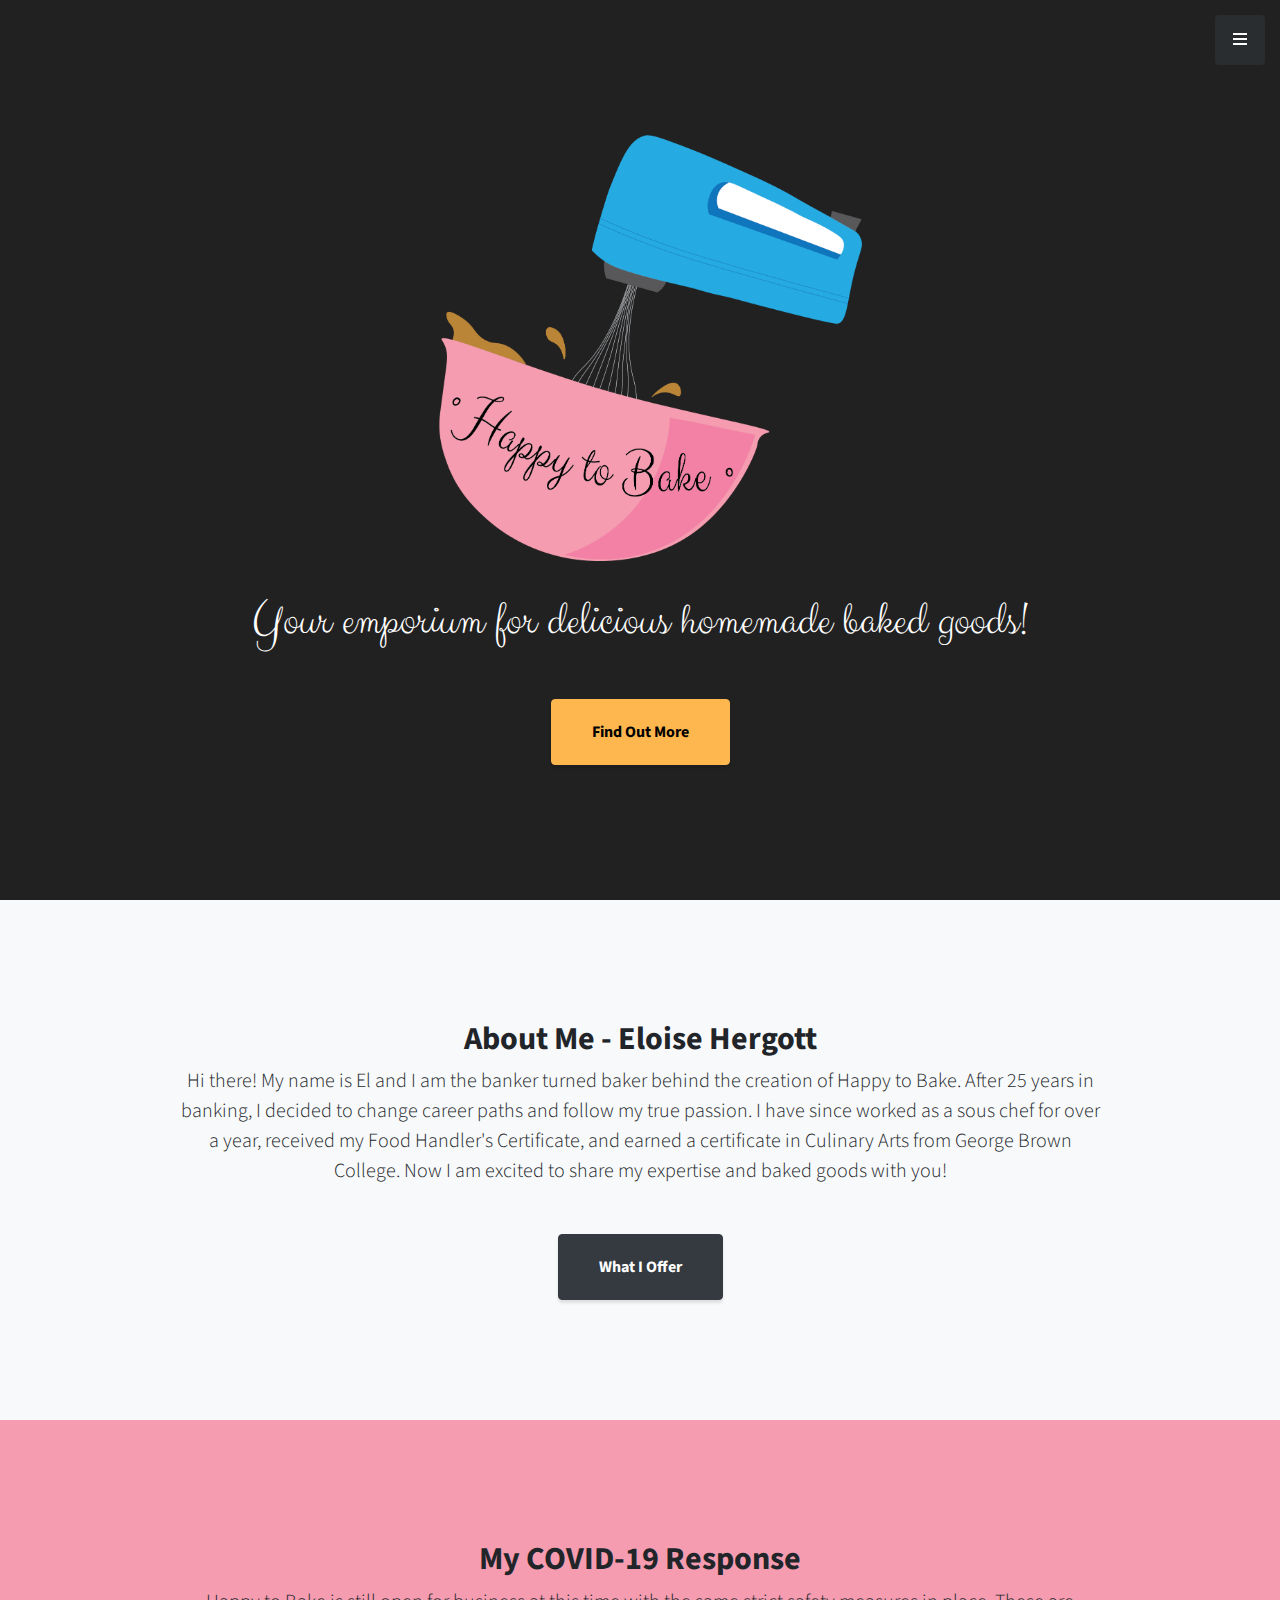
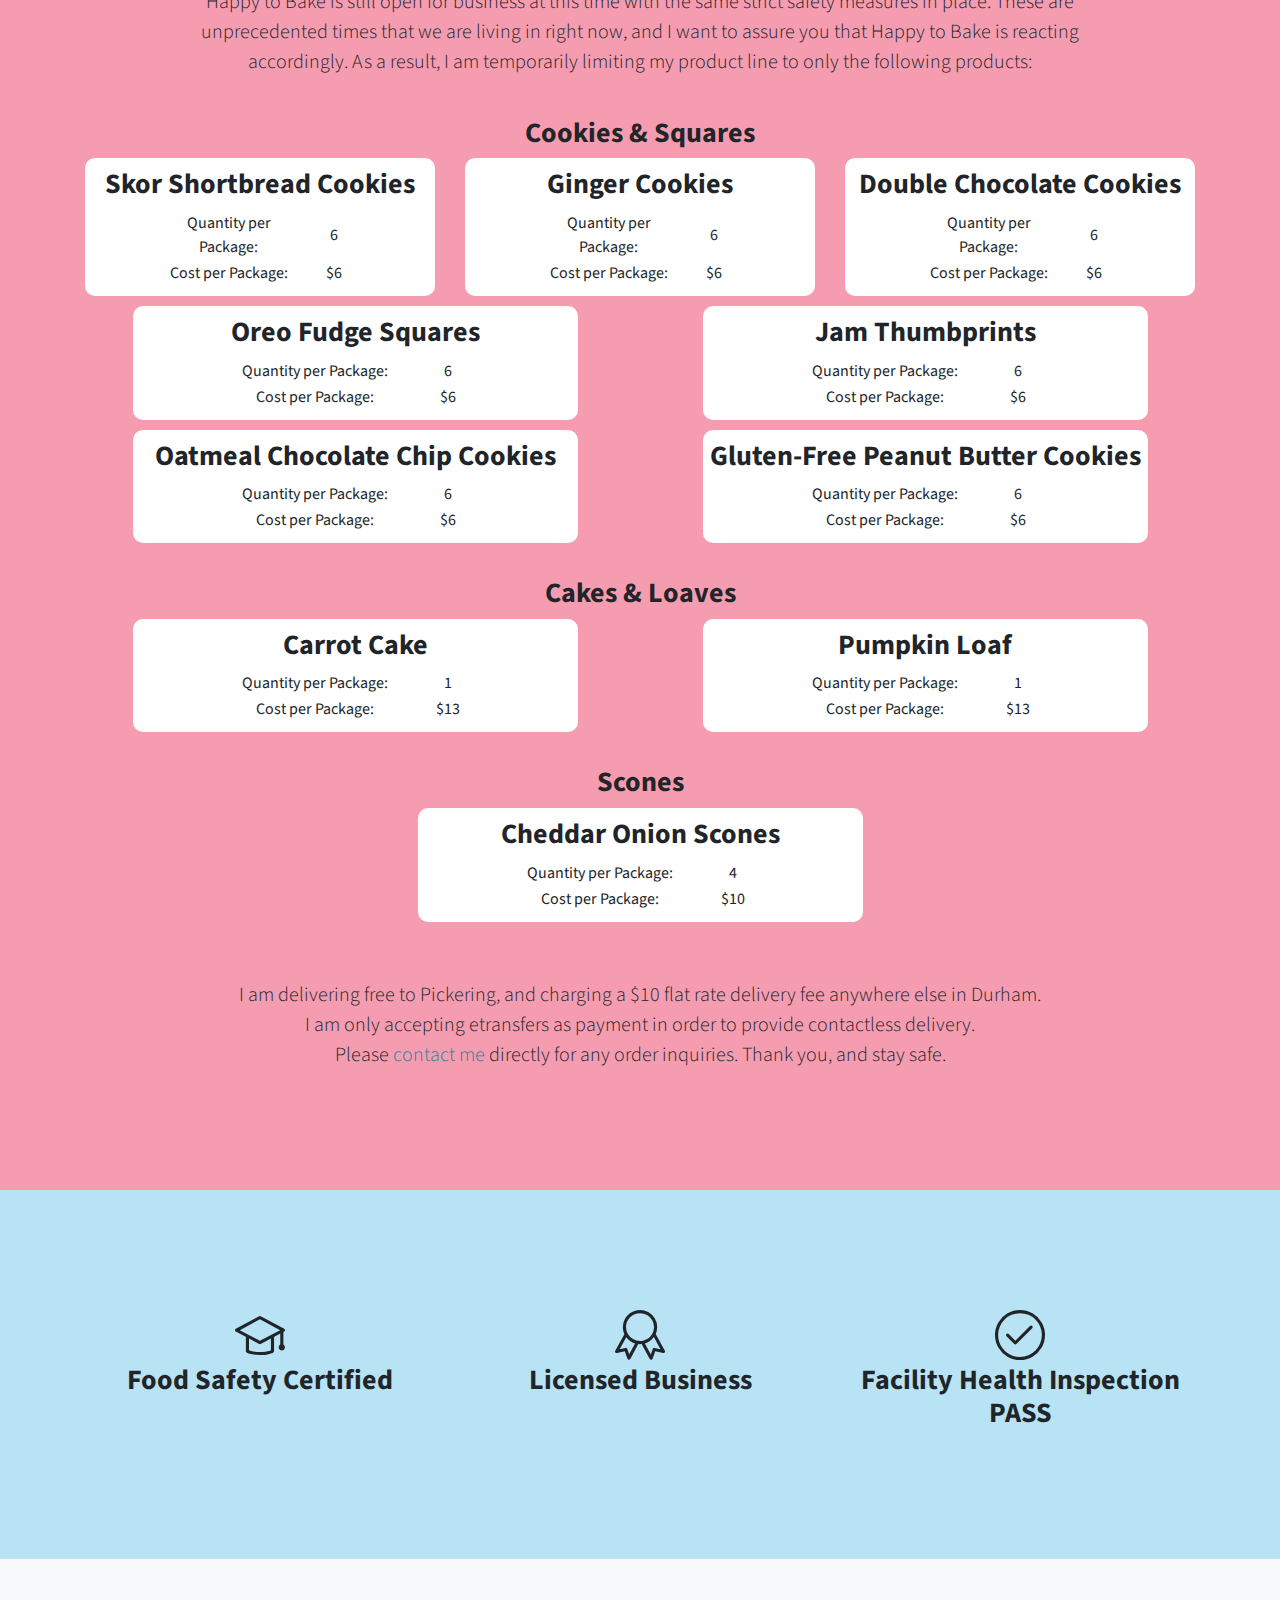
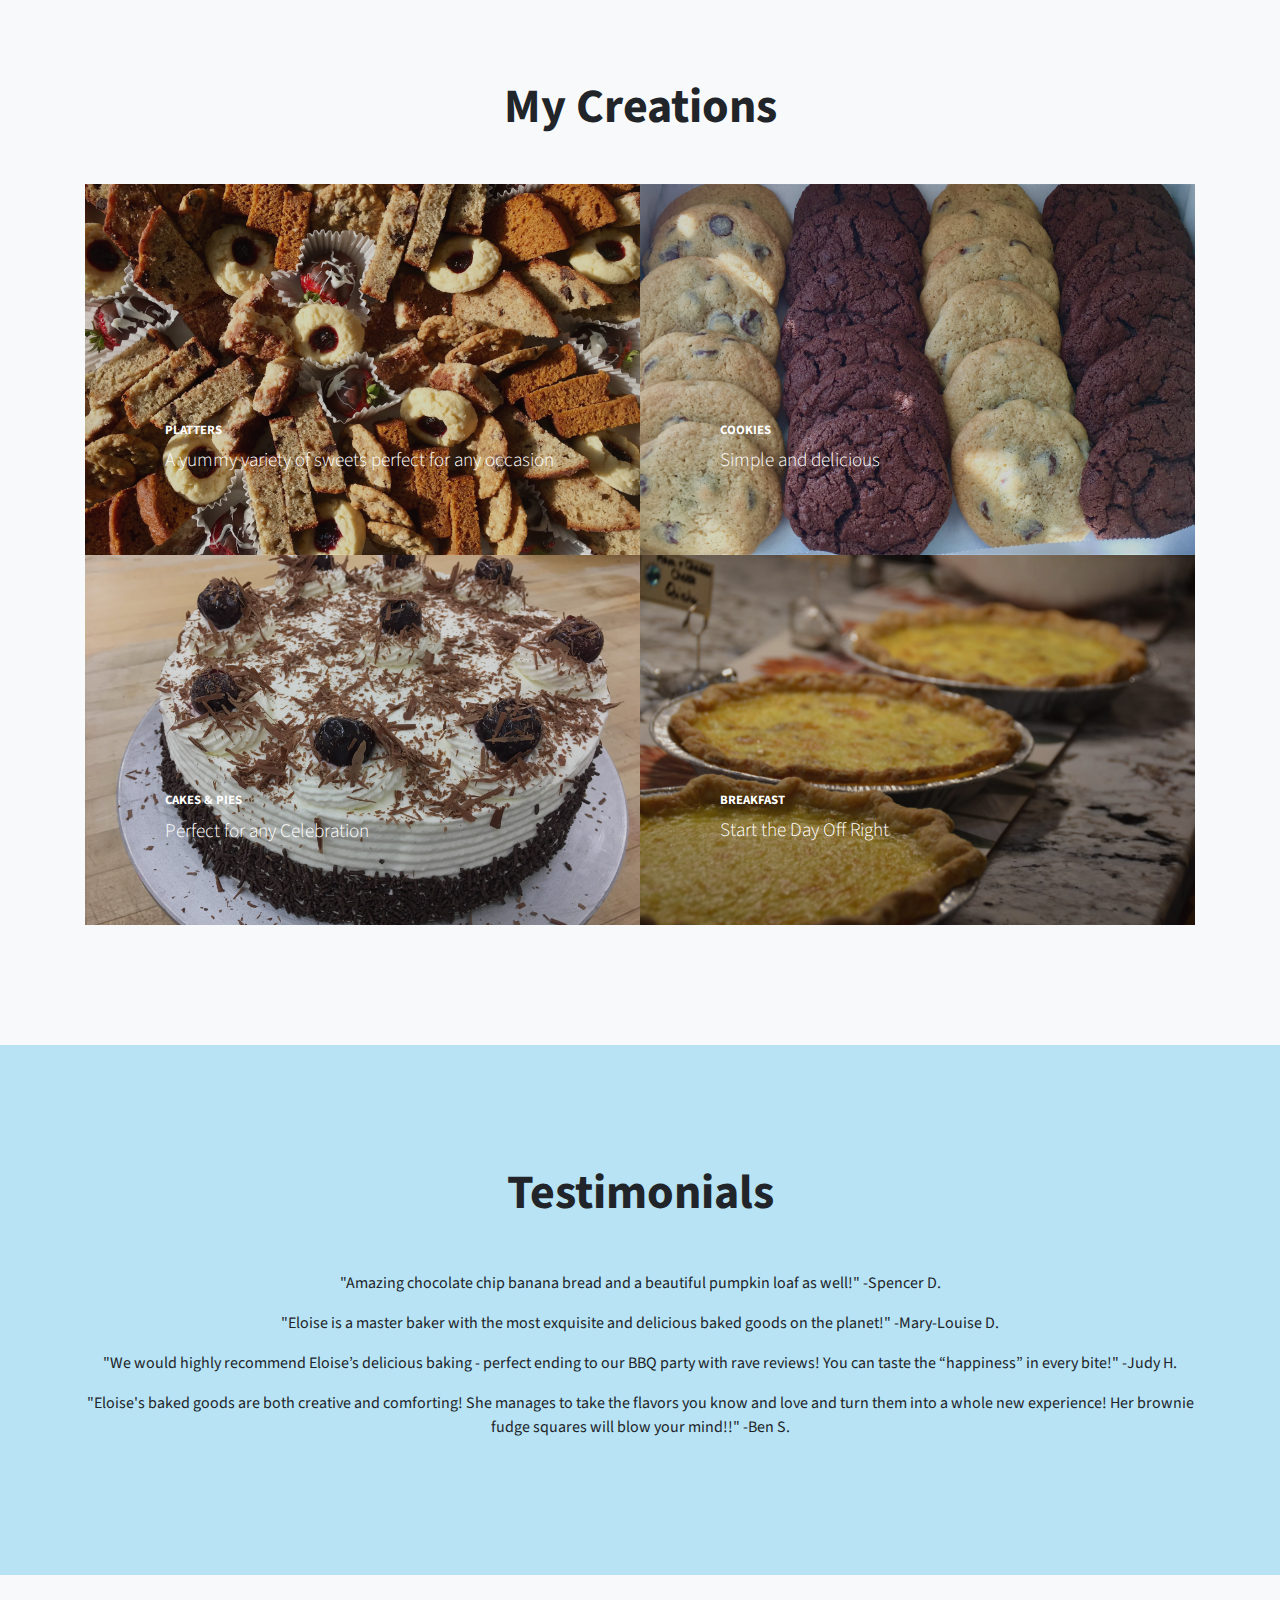
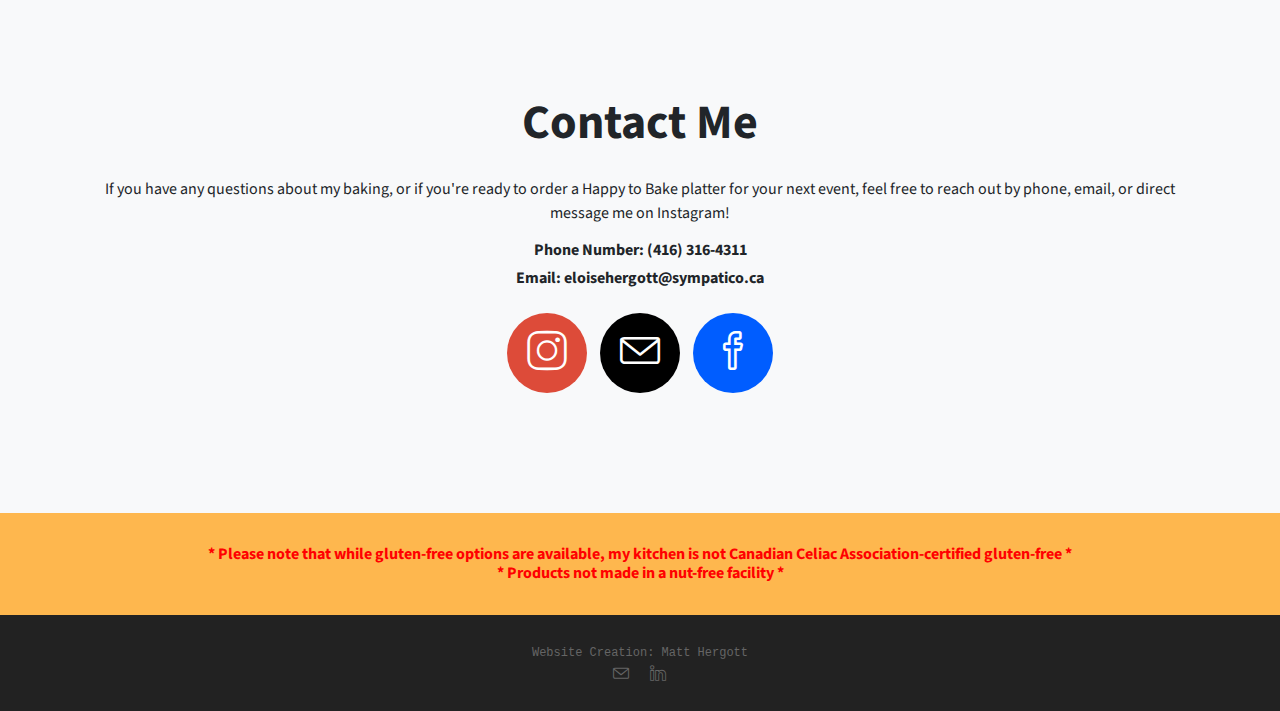
==== commit 9772f547: "update scone title" ====
--- a/index.html
+++ b/index.html
@@ -286,7 +286,7 @@
         <div class="row">
           <div class="col-lg-5 mx-auto">
             <div class="covid-tile">
-              <h3>Cheddar Chive Scones</h3>
+              <h3>Cheddar Onion Scones</h3>
               <table>
                 <tbody>
                 <tr>
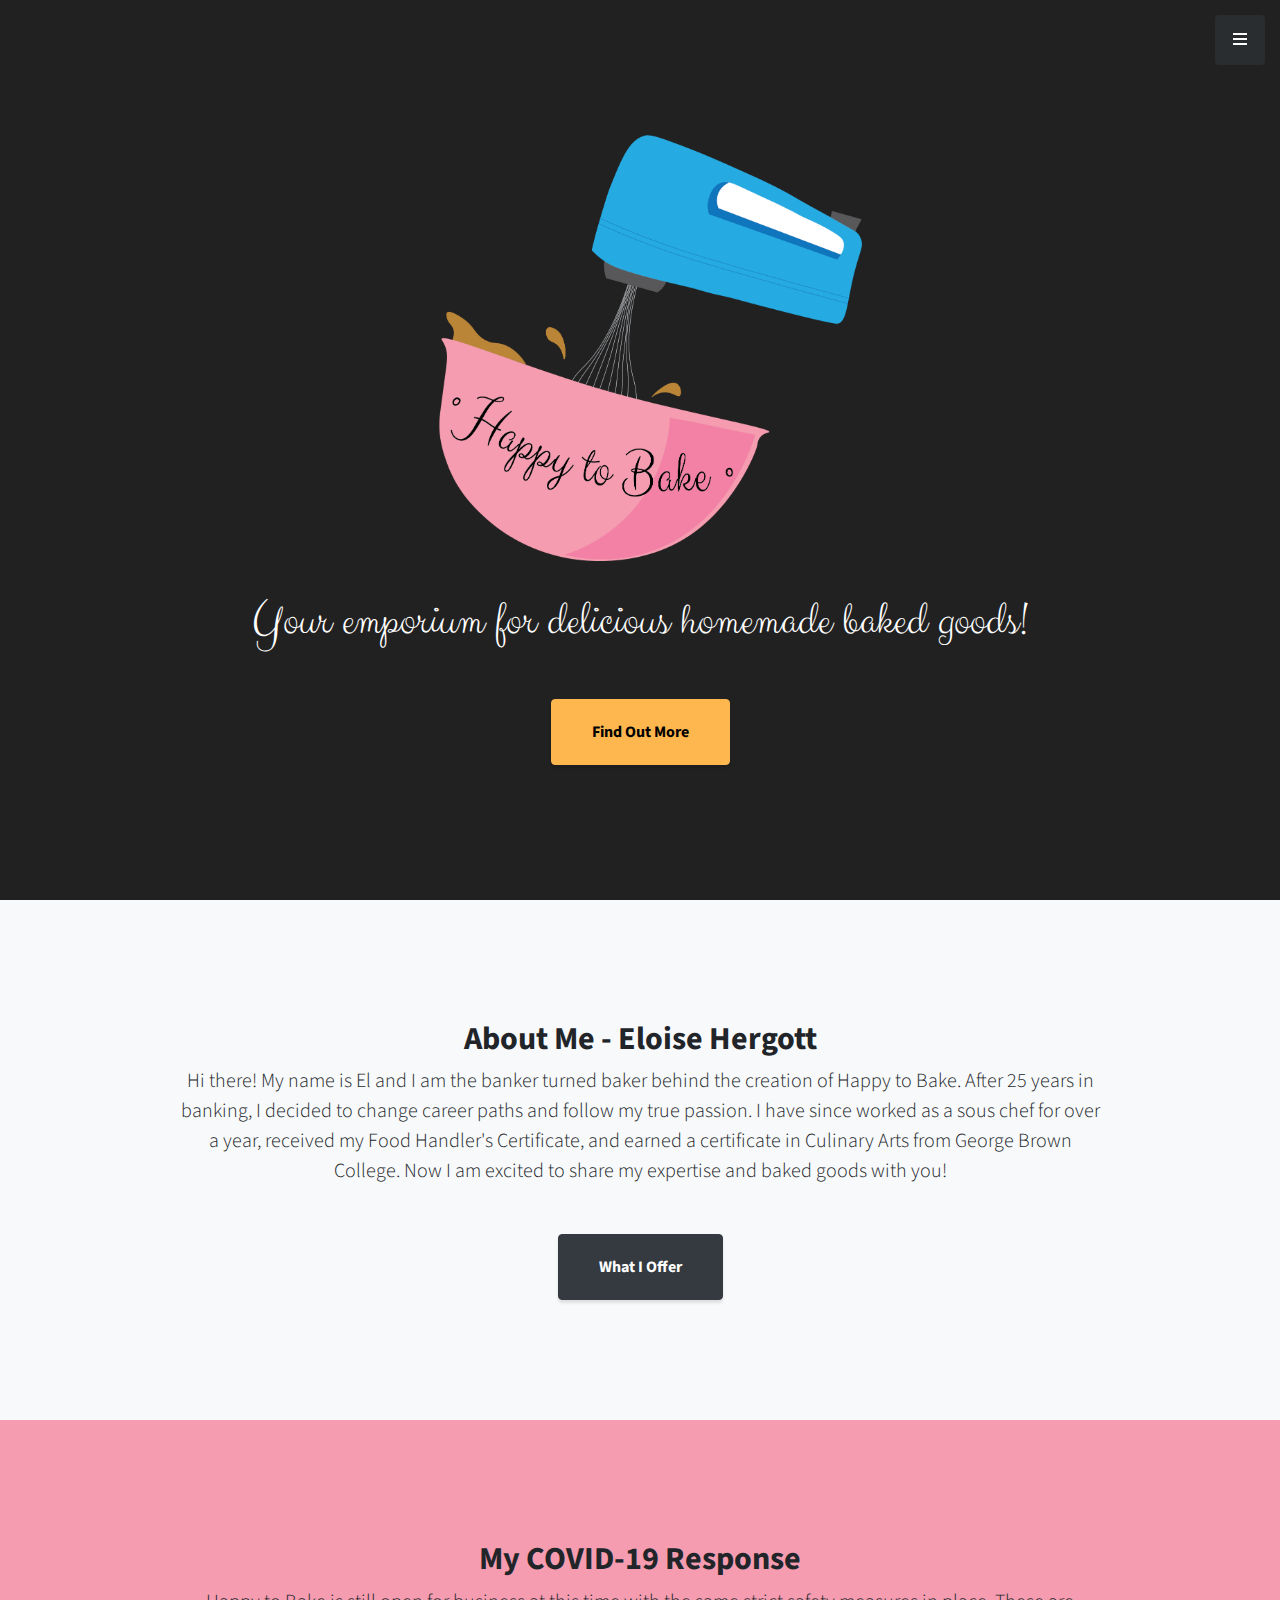
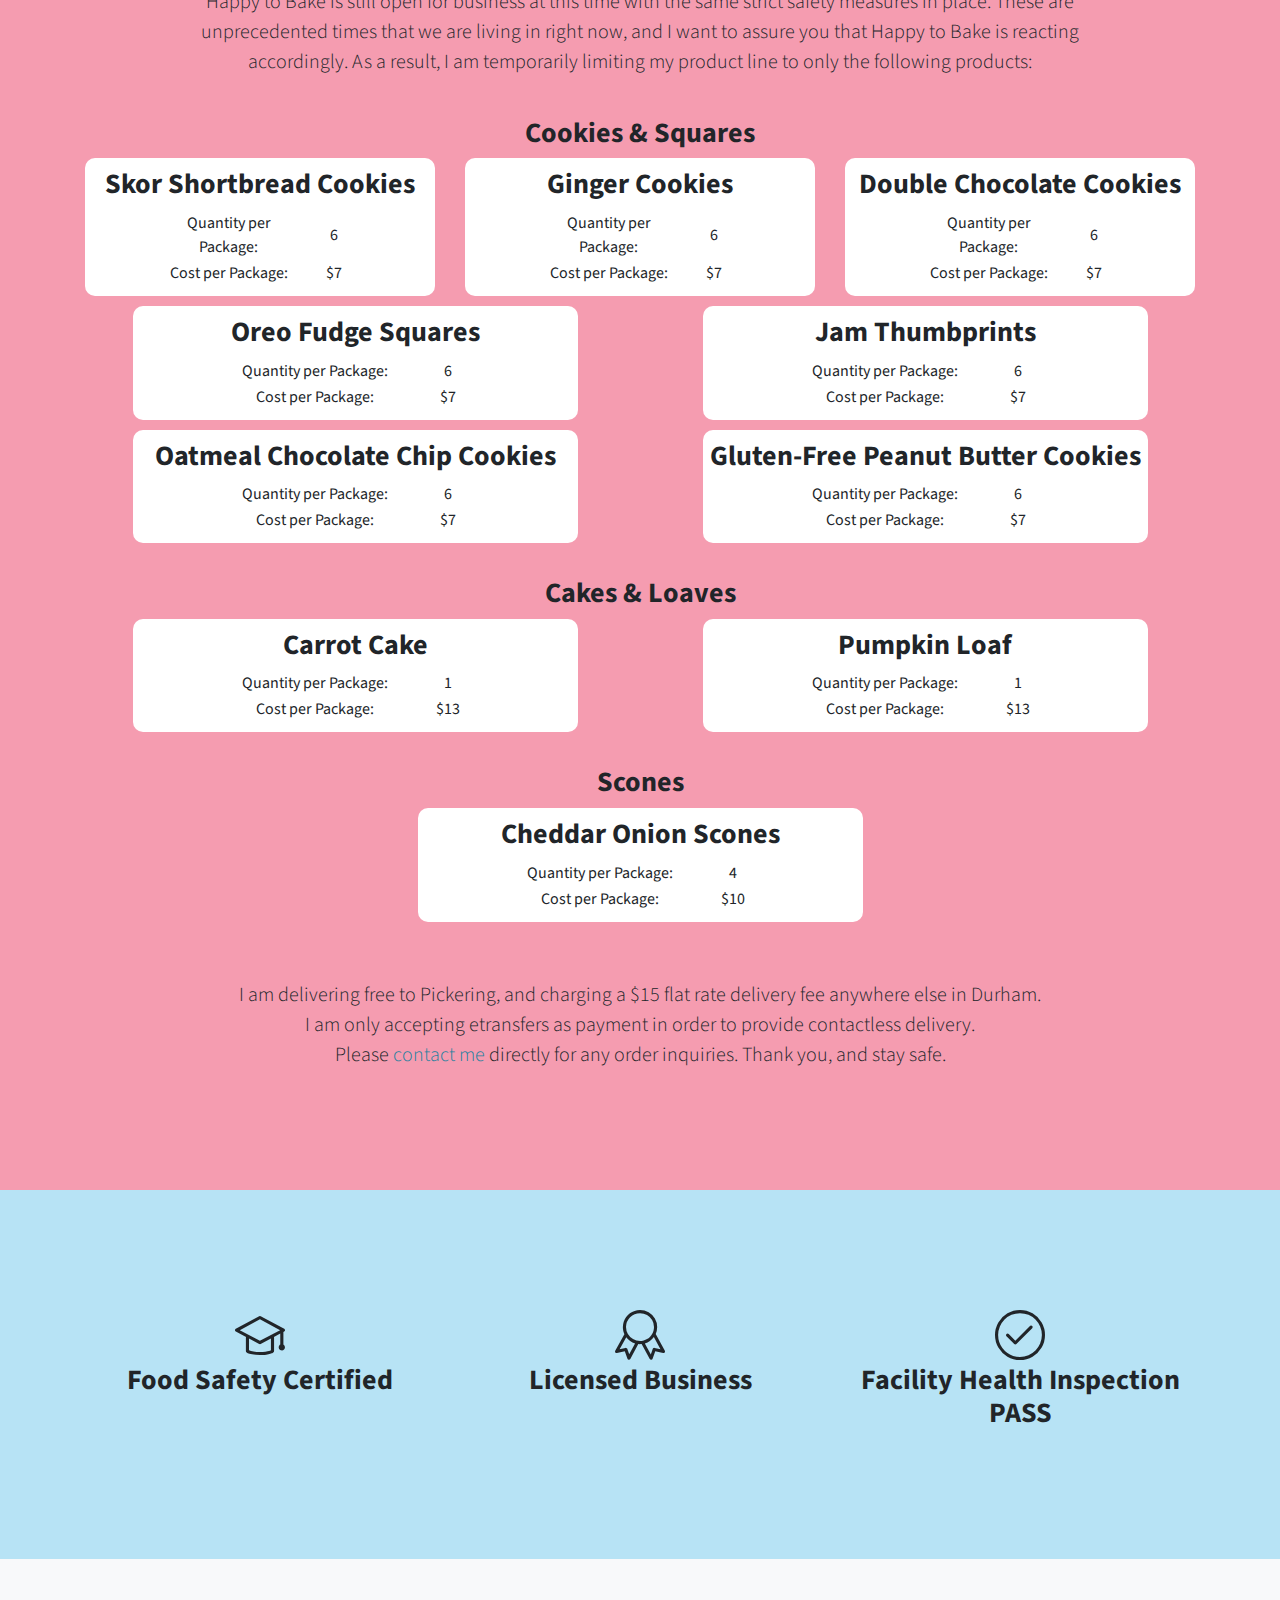
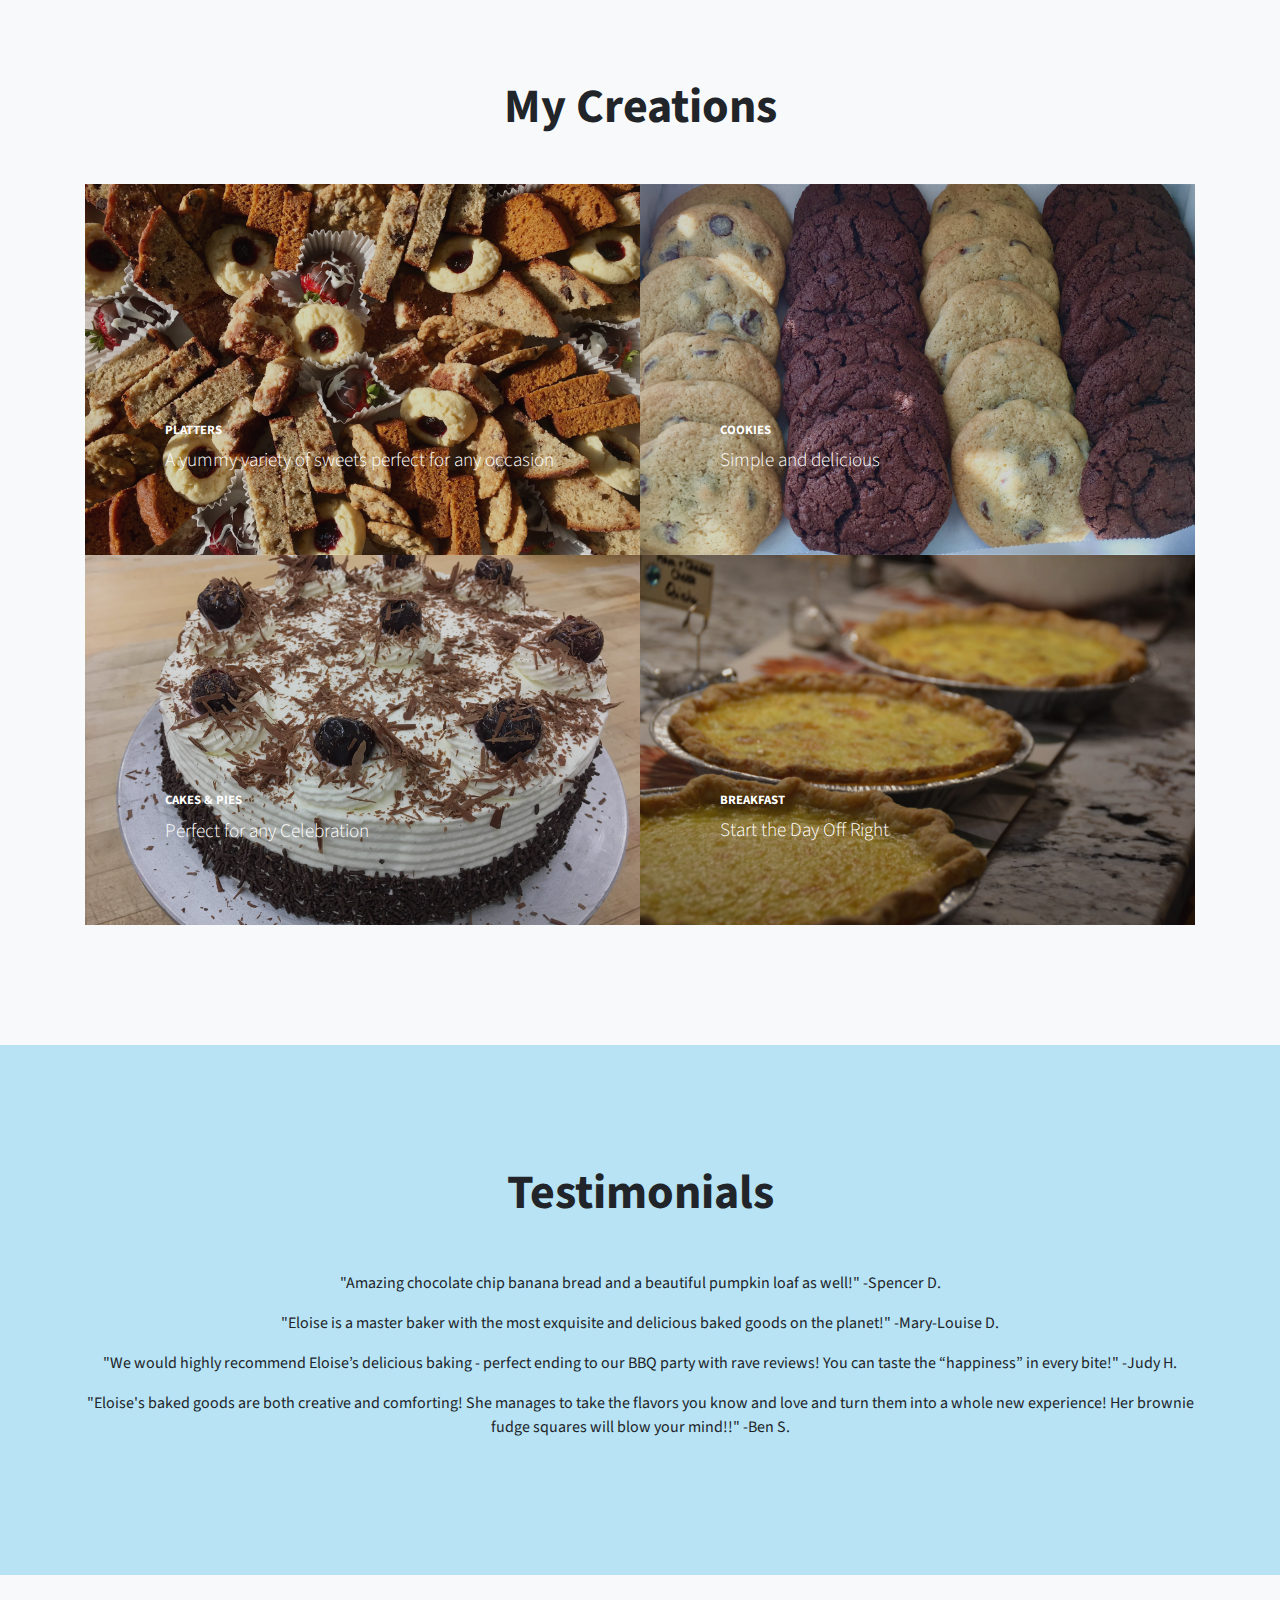
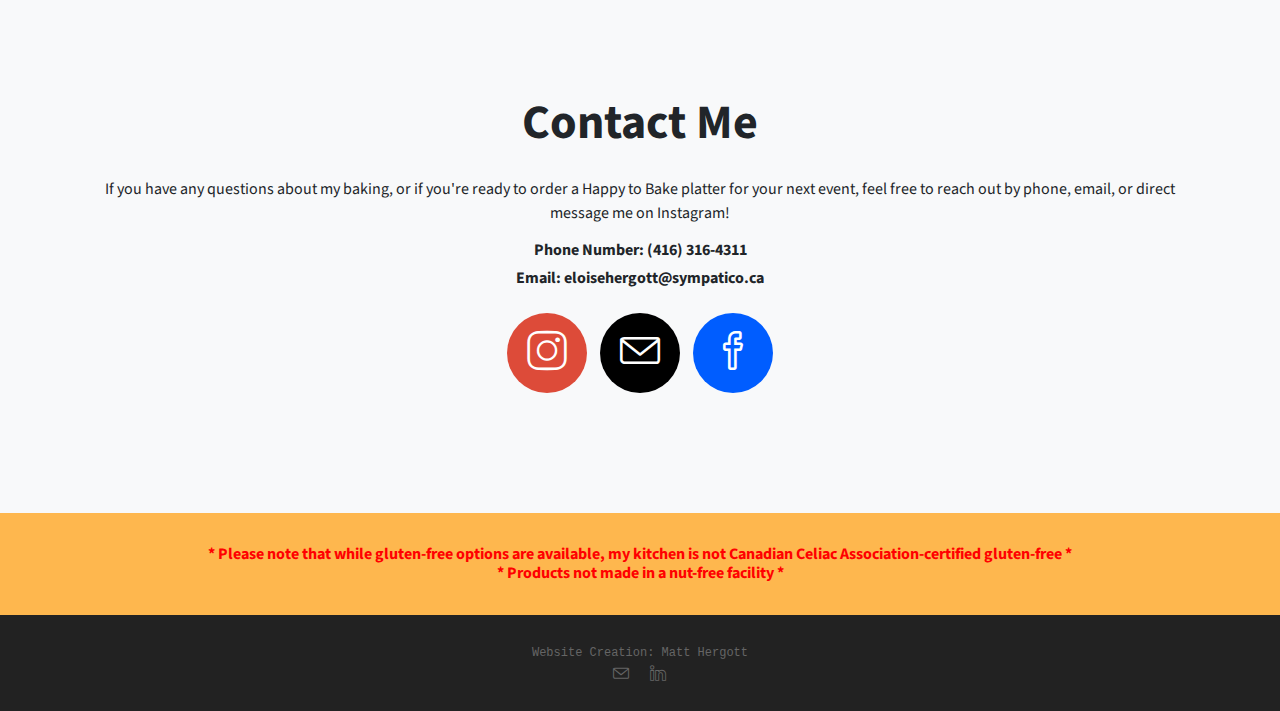
==== commit e8bd49fa: "update cookie price and delivery fee" ====
--- a/index.html
+++ b/index.html
@@ -127,7 +127,7 @@
                 </tr>
                 <tr>
                   <td>Cost per Package:</td>
-                  <td>$6</td>
+                  <td>$7</td>
                 </tr>
                 </tbody>
               </table>
@@ -145,7 +145,7 @@
                 </tr>
                 <tr>
                   <td>Cost per Package:</td>
-                  <td>$6</td>
+                  <td>$7</td>
                 </tr>
                 </tbody>
               </table>
@@ -163,7 +163,7 @@
                 </tr>
                 <tr>
                   <td>Cost per Package:</td>
-                  <td>$6</td>
+                  <td>$7</td>
                 </tr>
                 </tbody>
               </table>
@@ -182,7 +182,7 @@
                 </tr>
                 <tr>
                   <td>Cost per Package:</td>
-                  <td>$6</td>
+                  <td>$7</td>
                 </tr>
                 </tbody>
               </table>
@@ -199,7 +199,7 @@
                 </tr>
                 <tr>
                   <td>Cost per Package:</td>
-                  <td>$6</td>
+                  <td>$7</td>
                 </tr>
                 </tbody>
               </table>
@@ -218,7 +218,7 @@
                 </tr>
                 <tr>
                   <td>Cost per Package:</td>
-                  <td>$6</td>
+                  <td>$7</td>
                 </tr>
                 </tbody>
               </table>
@@ -235,7 +235,7 @@
                 </tr>
                 <tr>
                   <td>Cost per Package:</td>
-                  <td>$6</td>
+                  <td>$7</td>
                 </tr>
                 </tbody>
               </table>
@@ -308,7 +308,7 @@
             <br/>
             <br/>
             <p class="lead additional-notes-bullets">
-              I am delivering free to Pickering, and charging a $10 flat rate delivery fee anywhere else in Durham.
+              I am delivering free to Pickering, and charging a $15 flat rate delivery fee anywhere else in Durham.
             </p>
             <p class="lead additional-notes-bullets">
               I am only accepting etransfers as payment in order to provide contactless delivery.
